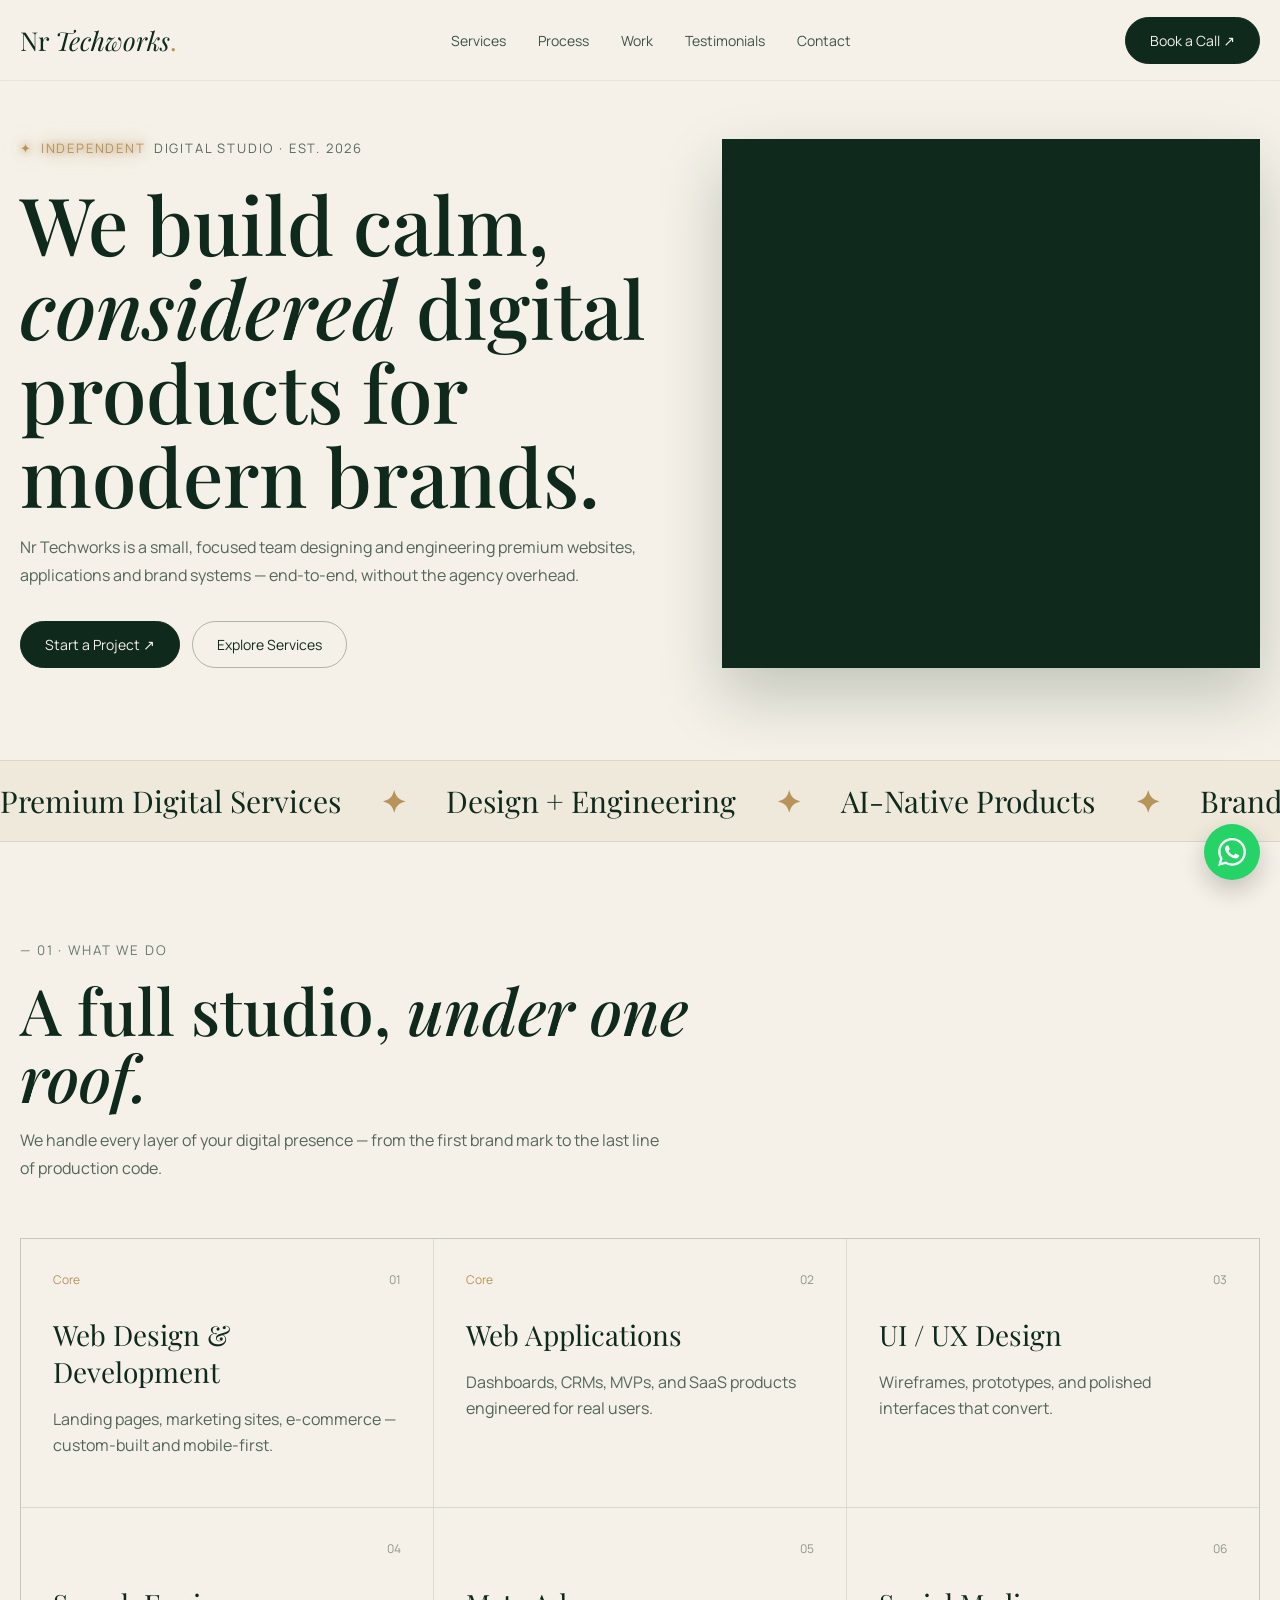
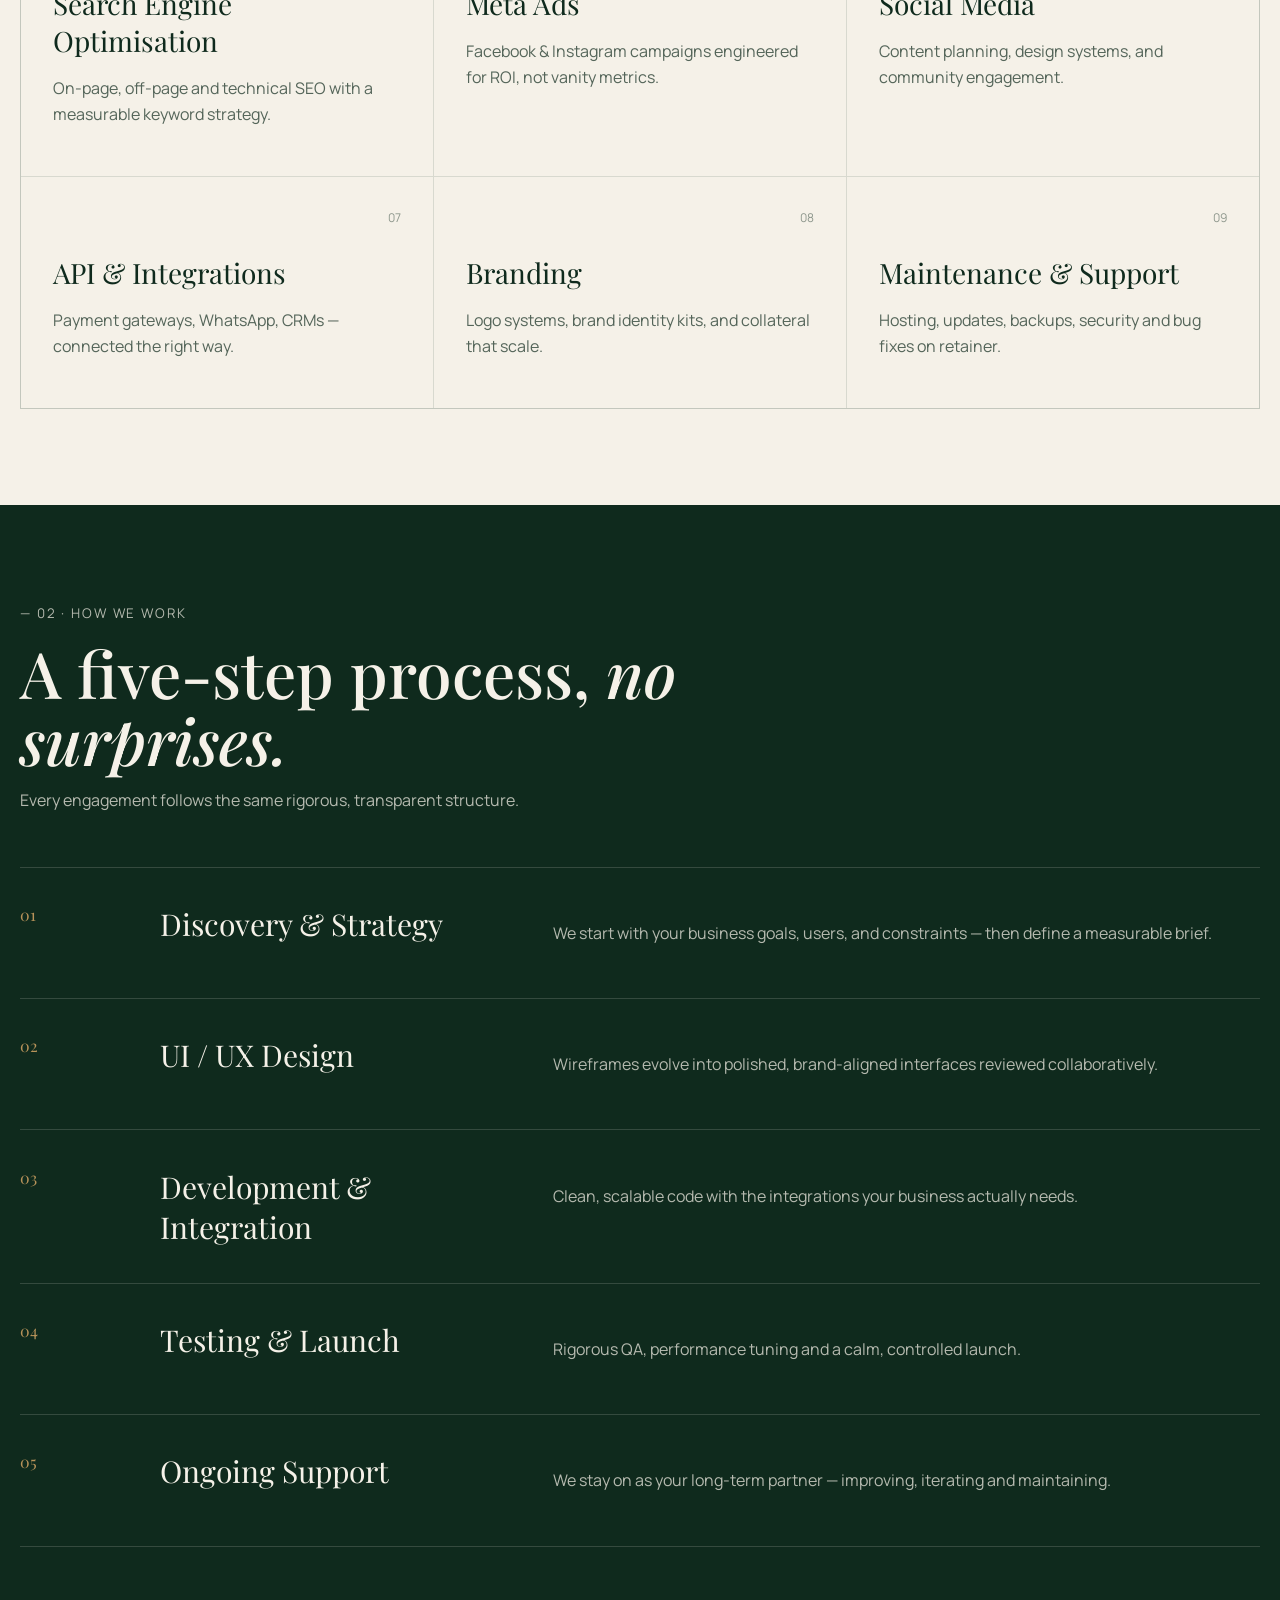
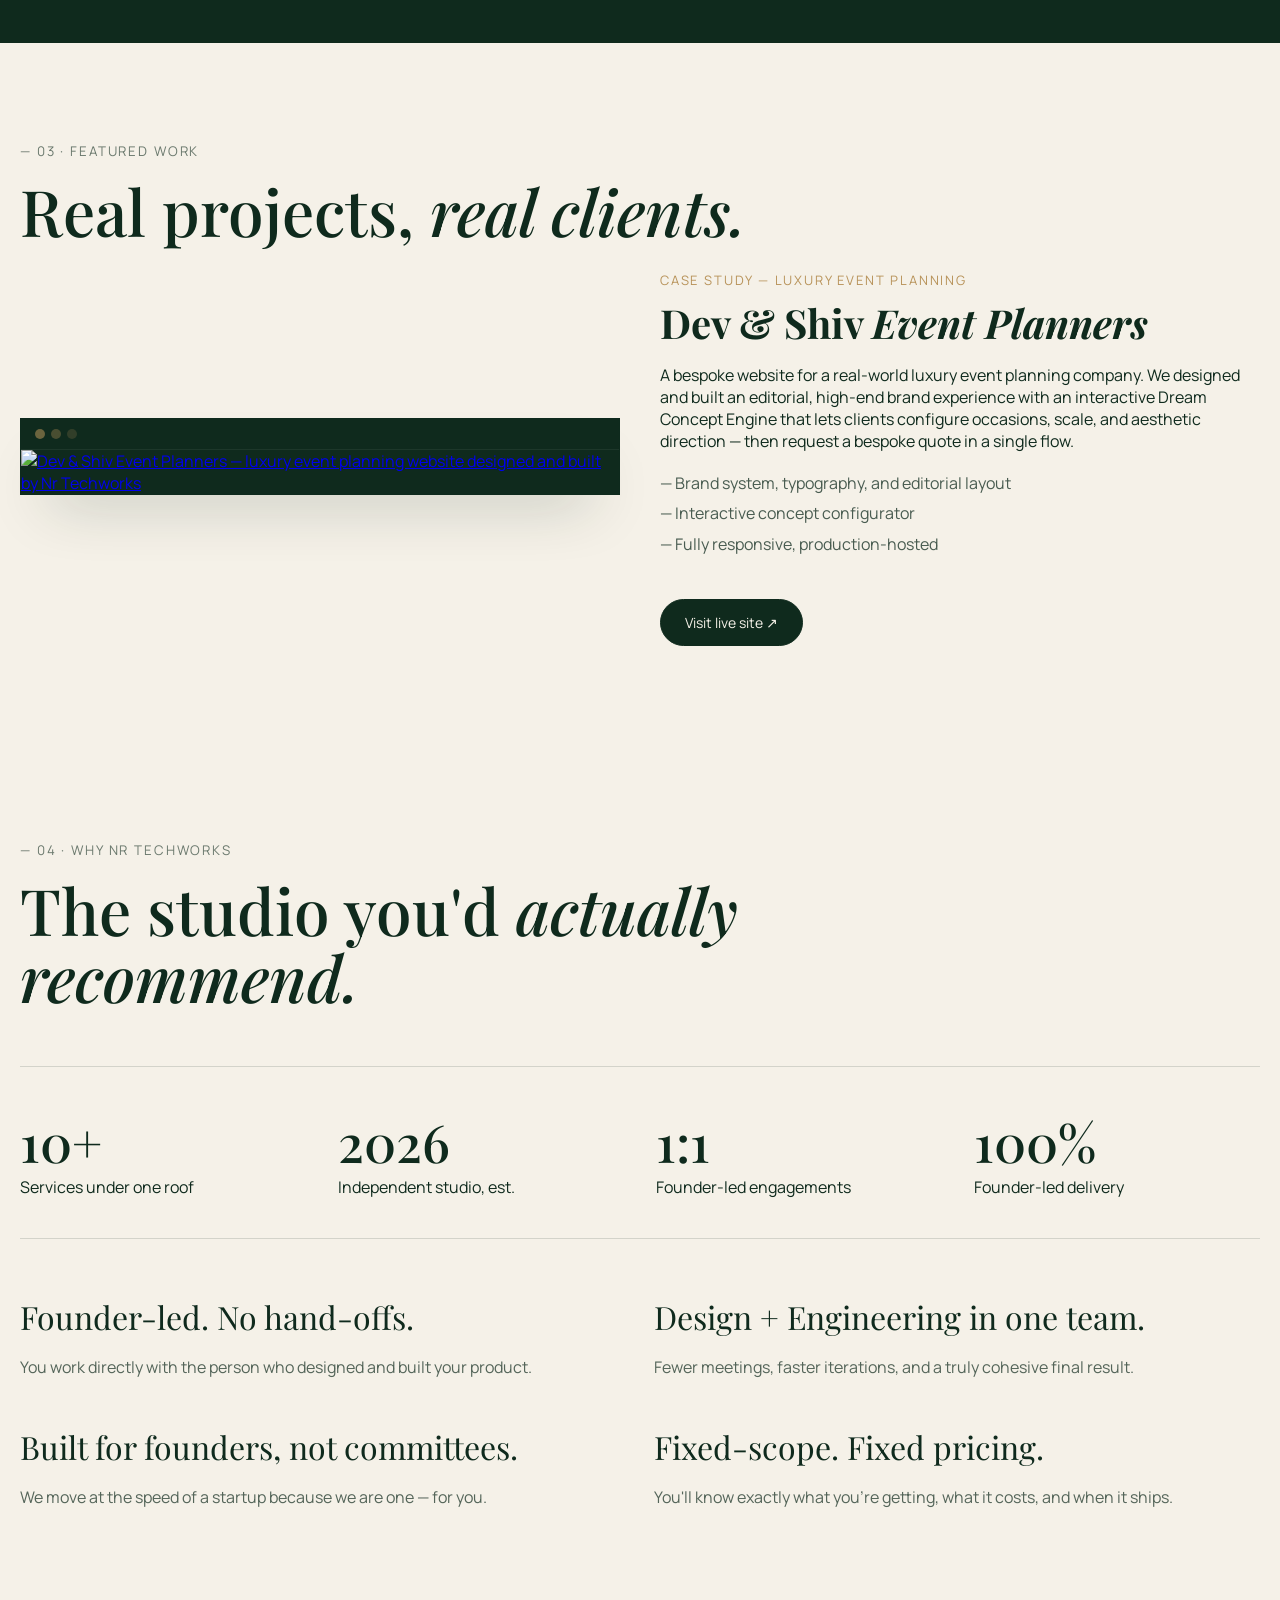
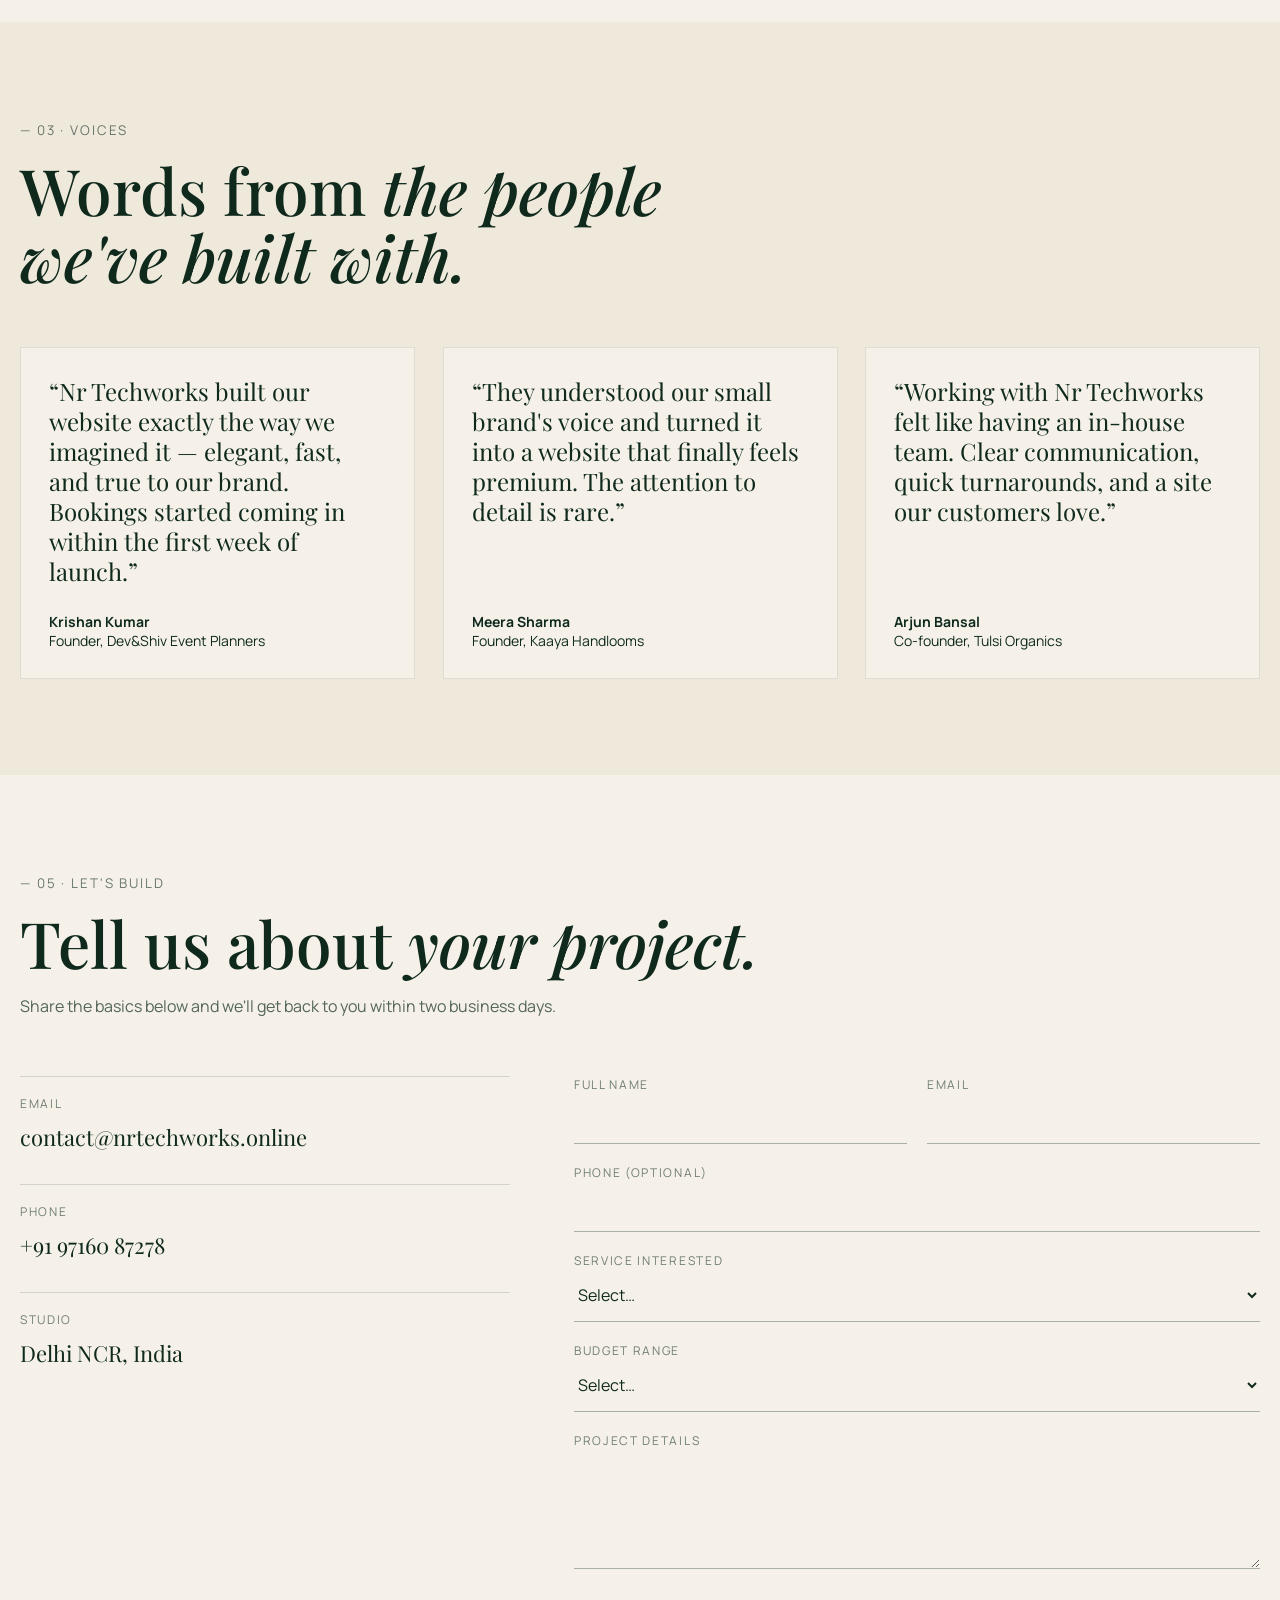
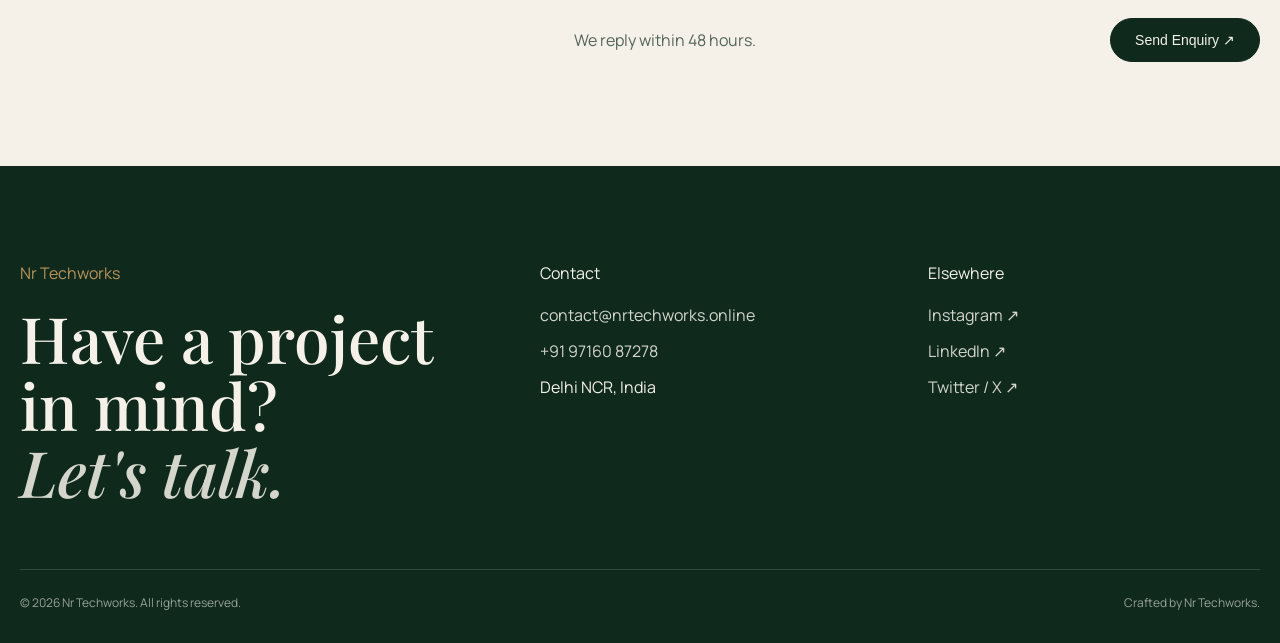
==== cloudflare-dist/index.html @ 03cdb621 "Changes Co-authored-by: Nitinroy-dev <193853187+Nitinroy-dev@users.noreply.github.com>" ====
<!doctype html>
<html lang="en">
  <head>
    <meta charset="utf-8" />
    <meta name="viewport" content="width=device-width, initial-scale=1" />
    <title>Website Design & Development Agency in India | Nr Techworks</title>
    <meta name="description" content="Nr Techworks is an independent website design and development agency in India. We build premium websites, ecommerce stores, web apps and brand systems." />
    <meta name="keywords" content="website design agency, web development agency, website maker, best website design company India, ecommerce website development, small business website, startup website design, Nr Techworks" />
    <meta name="robots" content="index, follow, max-image-preview:large" />
    <meta property="og:title" content="Website Design & Development Agency in India | Nr Techworks" />
    <meta property="og:description" content="Premium websites, ecommerce and web apps built end-to-end by an independent studio in India." />
    <meta property="og:type" content="website" />
    <meta property="og:site_name" content="Nr Techworks" />
    <meta name="twitter:card" content="summary_large_image" />
    <link rel="icon" type="image/png" href="/nr-favicon.png" />
    <link rel="preconnect" href="https://fonts.googleapis.com" />
    <link rel="preconnect" href="https://fonts.gstatic.com" crossorigin />
    <link href="https://fonts.googleapis.com/css2?family=Playfair+Display:ital,wght@0,400..800;1,400..800&family=Manrope:wght@300;400;500;600;700;800&display=swap" rel="stylesheet" />
    <style>
      :root { --cream: #f5f1e8; --cream-2: #efe9dc; --ink: #0f2a1d; --ink-2: #1a3a2a; --gold: #b8935a; }
      * { box-sizing: border-box; }
      html { scroll-behavior: smooth; }
      body { margin: 0; background: var(--cream); color: var(--ink); font-family: Manrope, system-ui, sans-serif; -webkit-font-smoothing: antialiased; }
      .serif { font-family: "Playfair Display", Georgia, serif; }
      .wrap { width: min(100% - 40px, 1280px); margin-inline: auto; }
      header { position: sticky; top: 0; z-index: 10; background: color-mix(in srgb, var(--cream) 86%, transparent); backdrop-filter: blur(14px); border-bottom: 1px solid rgba(15,42,29,.06); }
      .nav { height: 80px; display: flex; align-items: center; justify-content: space-between; gap: 24px; }
      .brand { color: var(--ink); text-decoration: none; font-size: 26px; letter-spacing: 0; }
      nav { display: flex; gap: 32px; }
      nav a, .link { color: rgba(15,42,29,.8); text-decoration: none; font-size: 14px; }
      .button { display: inline-flex; align-items: center; justify-content: center; gap: 8px; border-radius: 999px; background: var(--ink); color: var(--cream); padding: 13px 24px; text-decoration: none; border: 1px solid var(--ink); font-size: 14px; transition: .25s ease; }
      .button:hover { background: var(--ink-2); }
      .button.secondary { background: transparent; color: var(--ink); border-color: rgba(15,42,29,.3); }
      .hero { padding: 58px 0 92px; display: grid; grid-template-columns: 1.2fr 1fr; gap: 56px; align-items: stretch; }
      .eyebrow { display: flex; align-items: center; gap: 8px; text-transform: uppercase; letter-spacing: .14em; color: rgba(15,42,29,.68); font-size: 13px; }
      h1 { font-size: clamp(42px, 7vw, 80px); line-height: 1.05; margin: 24px 0 0; font-weight: 520; letter-spacing: 0; }
      .hero p, .lead { color: rgba(15,42,29,.7); line-height: 1.75; max-width: 650px; }
      .actions { display: flex; flex-wrap: wrap; gap: 12px; margin-top: 32px; }
      .media-shell { overflow: hidden; height: 100%; align-self: stretch; background: var(--ink); box-shadow: 0 28px 60px rgba(15,42,29,.22); }
      .hero video { width: 100%; height: 100%; object-fit: cover; display: block; background: var(--ink); animation: slowZoom 2.4s cubic-bezier(.22,1,.36,1) forwards; }
      .rise { opacity: 0; transform: translateY(28px); animation: rise 1s cubic-bezier(.22,1,.36,1) forwards; animation-delay: var(--d, 0ms); }
      @keyframes rise { to { opacity: 1; transform: translateY(0); } }
      @keyframes slowZoom { from { transform: scale(1.04); } to { transform: scale(1); } }
      .marquee { overflow: hidden; border-block: 1px solid rgba(15,42,29,.1); background: var(--cream-2); padding: 20px 0; }
      .track { display: flex; gap: 40px; width: max-content; animation: marquee 25s linear infinite; font: 30px "Playfair Display", Georgia, serif; white-space: nowrap; }
      .track span { display: inline-flex; align-items: center; gap: 40px; }
      .star, .gold { color: var(--gold); }
      .gold-glow { color: var(--gold); text-shadow: 0 0 6px rgba(184,147,90,.45), 0 0 16px rgba(184,147,90,.25); filter: drop-shadow(0 0 4px rgba(184,147,90,.55)) drop-shadow(0 0 10px rgba(184,147,90,.35)); animation: goldPulse 3s ease-in-out infinite; display: inline-block; }
      @keyframes goldPulse { 0%,100% { text-shadow: 0 0 6px rgba(184,147,90,.45), 0 0 16px rgba(184,147,90,.25); filter: drop-shadow(0 0 4px rgba(184,147,90,.55)) drop-shadow(0 0 10px rgba(184,147,90,.35)); } 50% { text-shadow: 0 0 10px rgba(184,147,90,.6), 0 0 24px rgba(184,147,90,.35); filter: drop-shadow(0 0 7px rgba(184,147,90,.75)) drop-shadow(0 0 16px rgba(184,147,90,.5)); } }
      @keyframes marquee { to { transform: translateX(-50%); } }
      section { padding: 96px 0; }
      .section-title { max-width: 780px; }
      .section-title small { text-transform: uppercase; letter-spacing: .14em; color: rgba(15,42,29,.6); }
      h2 { margin: 16px 0 0; font-size: clamp(40px, 6vw, 64px); line-height: 1.05; font-weight: 520; letter-spacing: 0; }
      .service-grid { margin-top: 56px; display: grid; grid-template-columns: repeat(3, 1fr); gap: 1px; background: rgba(15,42,29,.12); border: 1px solid rgba(15,42,29,.1); }
      .card { background: var(--cream); min-height: 220px; padding: 32px; transition: transform .45s cubic-bezier(.22,1,.36,1), box-shadow .45s ease; }
      .card:hover { transform: translateY(-4px); box-shadow: 0 20px 40px -24px rgba(15,42,29,.25); }
      .card-top { display: flex; justify-content: space-between; font-size: 12px; color: rgba(15,42,29,.45); }
      .card h3 { margin: 28px 0 12px; font: 28px "Playfair Display", Georgia, serif; }
      .card p, .process p, .why p, blockquote + p { color: rgba(15,42,29,.7); line-height: 1.65; }
      .dark { background: var(--ink); color: var(--cream); }
      .dark .section-title small, .dark p { color: rgba(245,241,232,.72); }
      .process { margin-top: 56px; border-block: 1px solid rgba(245,241,232,.16); }
      .process-row { display: grid; grid-template-columns: 100px 1fr 2fr; gap: 40px; padding: 36px 0; border-bottom: 1px solid rgba(245,241,232,.16); }
      .process-row:last-child { border-bottom: 0; }
      .process h3 { margin: 0; font: 30px "Playfair Display", Georgia, serif; }
      .stats { margin-top: 56px; display: grid; grid-template-columns: repeat(4, 1fr); gap: 32px; border-block: 1px solid rgba(15,42,29,.15); padding: 40px 0; }
      .stat strong { display: block; font: 52px "Playfair Display", Georgia, serif; font-weight: 520; }
      .why-grid, .test-grid { margin-top: 56px; display: grid; gap: 28px; }
      .why-grid { grid-template-columns: repeat(2, 1fr); }
      .why h3 { font: 32px "Playfair Display", Georgia, serif; margin: 0 0 12px; }
      .testimonials { background: var(--cream-2); }
      .test-grid { grid-template-columns: repeat(3, 1fr); }
      figure { margin: 0; background: var(--cream); border: 1px solid rgba(15,42,29,.1); padding: 28px; display: flex; flex-direction: column; min-height: 300px; }
      blockquote { margin: 0; font: 24px/1.25 "Playfair Display", Georgia, serif; flex: 1; }
      figcaption { margin-top: 26px; font-size: 14px; }
      .contact-grid { margin-top: 56px; display: grid; grid-template-columns: 1fr 1.4fr; gap: 64px; }
      .contact-item { border-top: 1px solid rgba(15,42,29,.15); padding-top: 18px; margin-bottom: 32px; }
      .contact-item small, label { display: block; text-transform: uppercase; letter-spacing: .14em; color: rgba(15,42,29,.58); font-size: 12px; }
      .contact-item a, .contact-item div { display: block; margin-top: 10px; color: var(--ink); text-decoration: none; font: 22px "Playfair Display", Georgia, serif; }
      form { display: grid; gap: 20px; }
      .two { display: grid; grid-template-columns: 1fr 1fr; gap: 20px; }
      input, select, textarea { width: 100%; border: 0; border-bottom: 1px solid rgba(15,42,29,.32); background: transparent; color: var(--ink); padding: 14px 0; font: 16px Manrope, sans-serif; outline: none; }
      textarea { resize: vertical; min-height: 120px; }
      .form-end { display: flex; align-items: center; justify-content: space-between; gap: 20px; flex-wrap: wrap; padding-top: 16px; }
      footer { background: var(--ink); color: var(--cream); padding: 96px 0 32px; }
      .footer-grid { display: grid; grid-template-columns: 1.4fr 1fr 1fr; gap: 56px; }
      footer h3 { margin: 20px 0 0; font: clamp(40px, 6vw, 64px)/1.05 "Playfair Display", Georgia, serif; font-weight: 520; }
      footer a { color: rgba(245,241,232,.86); text-decoration: none; }
      footer a:hover { color: var(--gold); }
      footer ul { list-style: none; padding: 0; margin: 20px 0 0; display: grid; gap: 14px; }
      .bottom { margin-top: 64px; border-top: 1px solid rgba(245,241,232,.15); padding-top: 24px; display: flex; justify-content: space-between; gap: 24px; flex-wrap: wrap; color: rgba(245,241,232,.6); font-size: 12px; }
      .reveal { opacity: 0; transform: translateY(24px); transition: opacity .9s cubic-bezier(.22,1,.36,1), transform .9s cubic-bezier(.22,1,.36,1); transition-delay: var(--delay, 0ms); will-change: opacity, transform; }
      .reveal.in { opacity: 1; transform: translateY(0); }
      .reveal.in.card:hover { transform: translateY(-4px); }
      .hero .media-shell { min-height: 100%; } @media (max-width: 850px) { .hero video { aspect-ratio: 4 / 5; } .nav { height: 68px; } nav, header .button { display: none; } .hero, .contact-grid, .footer-grid, .process-row { grid-template-columns: 1fr; } .service-grid, .test-grid, .why-grid { grid-template-columns: 1fr; } .stats { grid-template-columns: repeat(2, 1fr); } section { padding: 76px 0; } .two { grid-template-columns: 1fr; } }
      @media (prefers-reduced-motion: reduce) { *, *::before, *::after { animation: none !important; transition: none !important; scroll-behavior: auto !important; } .rise, .reveal { opacity: 1; transform: none; } }
      .modal-overlay { position: fixed; inset: 0; background: rgba(15,42,29,.8); backdrop-filter: blur(6px); display: none; align-items: center; justify-content: center; padding: 16px; z-index: 100; }
      .modal-overlay.open { display: flex; animation: fadeIn .25s ease; }
      .modal-card { position: relative; width: 100%; max-width: 560px; background: var(--cream); border-radius: 18px; overflow: hidden; box-shadow: 0 30px 80px rgba(0,0,0,.4); animation: popIn .3s cubic-bezier(.22,1,.36,1); }
      .modal-card video { width: 100%; aspect-ratio: 1/1; object-fit: cover; background: var(--ink); display: block; }
      .modal-body { padding: 28px 24px; text-align: center; }
      .modal-body h3 { margin: 0; font: 30px "Playfair Display", Georgia, serif; }
      .modal-body p { margin: 10px 0 22px; color: rgba(15,42,29,.7); font-size: 15px; }
      @keyframes fadeIn { from { opacity: 0 } to { opacity: 1 } }
      @keyframes popIn { from { opacity: 0; transform: scale(.94) } to { opacity: 1; transform: scale(1) } }
      .d-120 { --d: 120ms; } .d-220 { --d: 220ms; } .d-320 { --d: 320ms; } .d-460 { --d: 460ms; }
      .hidden-el { display: none; }
      .wa-fab { position: fixed; bottom: 20px; right: 20px; z-index: 9999; width: 56px; height: 56px; border-radius: 9999px; background: #25D366; color: #fff; display: flex; align-items: center; justify-content: center; box-shadow: 0 10px 25px rgba(0,0,0,.2); transition: transform .2s ease; }
      .wa-fab:hover { transform: scale(1.1); }
      .work-grid { display: grid; grid-template-columns: 1fr 1fr; gap: 40px; align-items: center; margin-top: 24px; }
      .work-thumb { display: block; border: 1px solid rgba(15,42,29,.1); background: var(--ink); box-shadow: 0 30px 60px -30px rgba(15,42,29,.45); transition: transform .5s cubic-bezier(.22,1,.36,1), box-shadow .5s ease; }
      .work-thumb:hover { transform: translateY(-4px); box-shadow: 0 40px 80px -30px rgba(15,42,29,.55); }
      .work-chrome { display: flex; gap: 6px; padding: 10px 14px; background: var(--ink); border-bottom: 1px solid rgba(255,255,255,.06); }
      .work-chrome span { width: 10px; height: 10px; border-radius: 999px; background: var(--gold); opacity: .55; }
      .work-chrome span:nth-child(2) { opacity: .35; }
      .work-chrome span:nth-child(3) { opacity: .2; }
      .work-frame { overflow: hidden; }
      .work-frame img { width: 100%; height: auto; display: block; transform: scale(1.08); transition: transform 1.2s cubic-bezier(.22,1,.36,1); will-change: transform; }
      .work-thumb.reveal.in .work-frame img { transform: scale(1); }
      .work-thumb:hover .work-frame img { transform: scale(1.05); }
      .work-eyebrow { letter-spacing: .14em; text-transform: uppercase; font-size: 13px; }
      .work-title { margin: 12px 0 0; font-size: 40px; line-height: 1.05; }
      .work-copy p { margin-top: 20px; }
      .work-list { margin-top: 16px; padding-left: 0; list-style: none; color: rgba(15,42,29,.75); line-height: 1.9; }
      .work-cta { margin-top: 24px; display: inline-block; }
      @media (max-width: 850px) { .work-grid { grid-template-columns: 1fr; } .work-title { font-size: 32px; } }
    </style>
  </head>
  <body>
    <header><div class="wrap nav"><a class="brand serif" href="#">Nr <em>Techworks</em><span class="gold">.</span></a><nav><a href="#services">Services</a><a href="#process">Process</a><a href="#work">Work</a><a href="#testimonials">Testimonials</a><a href="#contact">Contact</a></nav><a class="button" href="#contact">Book a Call ↗</a></div></header>
    <main>
      <div class="wrap hero"><div><div class="eyebrow rise"><span class="gold-glow">✦</span> <span class="gold-glow">Independent</span> Digital Studio · Est. 2026</div><h1 class="serif rise d-120">We build calm, <em>considered</em> digital products for modern brands.</h1><p class="rise d-320">Nr Techworks is a small, focused team designing and engineering premium websites, applications and brand systems — end-to-end, without the agency overhead.</p><div class="actions rise d-460"><a class="button" href="#contact">Start a Project ↗</a><a class="button secondary" href="#services">Explore Services</a></div></div><div class="media-shell rise d-220"><video autoplay muted loop playsinline preload="auto" poster="/assets/hero-poster.jpg" aria-label="Nr Techworks motion preview"><source src="/assets/hero.webm" type="video/webm" /><source src="/assets/hero.mp4" type="video/mp4" /></video></div></div>
      <div class="marquee"><div class="track"><span>Premium Digital Services <b class="star">✦</b></span><span>Design + Engineering <b class="star">✦</b></span><span>AI-Native Products <b class="star">✦</b></span><span>Brand Systems <b class="star">✦</b></span><span>SEO & Growth <b class="star">✦</b></span><span>Bespoke Applications <b class="star">✦</b></span><span>Premium Digital Services <b class="star">✦</b></span><span>Design + Engineering <b class="star">✦</b></span><span>AI-Native Products <b class="star">✦</b></span><span>Brand Systems <b class="star">✦</b></span><span>SEO & Growth <b class="star">✦</b></span><span>Bespoke Applications <b class="star">✦</b></span></div></div>
      <section id="services"><div class="wrap"><div class="section-title"><small>— 01 · What We Do</small><h2 class="serif">A full studio, <em>under one roof.</em></h2></div><p class="lead">We handle every layer of your digital presence — from the first brand mark to the last line of production code.</p><div class="service-grid"><div class="card"><div class="card-top"><span class="gold">Core</span><span>01</span></div><h3>Web Design & Development</h3><p>Landing pages, marketing sites, e-commerce — custom-built and mobile-first.</p></div><div class="card"><div class="card-top"><span class="gold">Core</span><span>02</span></div><h3>Web Applications</h3><p>Dashboards, CRMs, MVPs, and SaaS products engineered for real users.</p></div><div class="card"><div class="card-top"><span></span><span>03</span></div><h3>UI / UX Design</h3><p>Wireframes, prototypes, and polished interfaces that convert.</p></div><div class="card"><div class="card-top"><span></span><span>04</span></div><h3>Search Engine Optimisation</h3><p>On-page, off-page and technical SEO with a measurable keyword strategy.</p></div><div class="card"><div class="card-top"><span></span><span>05</span></div><h3>Meta Ads</h3><p>Facebook & Instagram campaigns engineered for ROI, not vanity metrics.</p></div><div class="card"><div class="card-top"><span></span><span>06</span></div><h3>Social Media</h3><p>Content planning, design systems, and community engagement.</p></div><div class="card"><div class="card-top"><span></span><span>07</span></div><h3>API & Integrations</h3><p>Payment gateways, WhatsApp, CRMs — connected the right way.</p></div><div class="card"><div class="card-top"><span></span><span>08</span></div><h3>Branding</h3><p>Logo systems, brand identity kits, and collateral that scale.</p></div><div class="card"><div class="card-top"><span></span><span>09</span></div><h3>Maintenance & Support</h3><p>Hosting, updates, backups, security and bug fixes on retainer.</p></div></div></div></section>
      <section id="process" class="dark"><div class="wrap"><div class="section-title"><small>— 02 · How We Work</small><h2 class="serif">A five-step process, <em>no surprises.</em></h2><p>Every engagement follows the same rigorous, transparent structure.</p></div><div class="process"><div class="process-row"><div class="gold serif">01</div><h3>Discovery & Strategy</h3><p>We start with your business goals, users, and constraints — then define a measurable brief.</p></div><div class="process-row"><div class="gold serif">02</div><h3>UI / UX Design</h3><p>Wireframes evolve into polished, brand-aligned interfaces reviewed collaboratively.</p></div><div class="process-row"><div class="gold serif">03</div><h3>Development & Integration</h3><p>Clean, scalable code with the integrations your business actually needs.</p></div><div class="process-row"><div class="gold serif">04</div><h3>Testing & Launch</h3><p>Rigorous QA, performance tuning and a calm, controlled launch.</p></div><div class="process-row"><div class="gold serif">05</div><h3>Ongoing Support</h3><p>We stay on as your long-term partner — improving, iterating and maintaining.</p></div></div></div></section>
      <section id="work"><div class="wrap"><div class="section-title"><small>— 03 · Featured Work</small><h2 class="serif">Real projects, <em>real clients.</em></h2></div><div class="work-grid"><a class="work-thumb" href="https://devandshiveventplanners.online/" target="_blank" rel="noopener noreferrer"><div class="work-chrome"><span></span><span></span><span></span></div><div class="work-frame"><img src="/dev-and-shiv.jpg" alt="Dev &amp; Shiv Event Planners — luxury event planning website designed and built by Nr Techworks" loading="lazy" /></div></a><div class="work-copy"><small class="work-eyebrow gold">Case Study — Luxury Event Planning</small><h3 class="serif work-title">Dev &amp; Shiv <em>Event Planners</em></h3><p>A bespoke website for a real-world luxury event planning company. We designed and built an editorial, high-end brand experience with an interactive Dream Concept Engine that lets clients configure occasions, scale, and aesthetic direction — then request a bespoke quote in a single flow.</p><ul class="work-list"><li>— Brand system, typography, and editorial layout</li><li>— Interactive concept configurator</li><li>— Fully responsive, production-hosted</li></ul><a class="button work-cta" href="https://devandshiveventplanners.online/" target="_blank" rel="noopener noreferrer">Visit live site ↗</a></div></div></div></section>
      <section><div class="wrap"><div class="section-title"><small>— 04 · Why Nr Techworks</small><h2 class="serif">The studio you'd <em>actually recommend.</em></h2></div><div class="stats"><div class="stat"><strong>10+</strong><span>Services under one roof</span></div><div class="stat"><strong>2026</strong><span>Independent studio, est.</span></div><div class="stat"><strong>1:1</strong><span>Founder-led engagements</span></div><div class="stat"><strong>100%</strong><span>Founder-led delivery</span></div></div><div class="why-grid"><div class="why"><h3>Founder-led. No hand-offs.</h3><p>You work directly with the person who designed and built your product.</p></div><div class="why"><h3>Design + Engineering in one team.</h3><p>Fewer meetings, faster iterations, and a truly cohesive final result.</p></div><div class="why"><h3>Built for founders, not committees.</h3><p>We move at the speed of a startup because we are one — for you.</p></div><div class="why"><h3>Fixed-scope. Fixed pricing.</h3><p>You'll know exactly what you're getting, what it costs, and when it ships.</p></div></div></div></section>
      <section id="testimonials" class="testimonials"><div class="wrap"><div class="section-title"><small>— 03 · Voices</small><h2 class="serif">Words from <em>the people we've built with.</em></h2></div><div class="test-grid"><figure><blockquote>“Nr Techworks built our website exactly the way we imagined it — elegant, fast, and true to our brand. Bookings started coming in within the first week of launch.”</blockquote><figcaption><strong>Krishan Kumar</strong><br />Founder, Dev&Shiv Event Planners</figcaption></figure><figure><blockquote>“They understood our small brand's voice and turned it into a website that finally feels premium. The attention to detail is rare.”</blockquote><figcaption><strong>Meera Sharma</strong><br />Founder, Kaaya Handlooms</figcaption></figure><figure><blockquote>“Working with Nr Techworks felt like having an in-house team. Clear communication, quick turnarounds, and a site our customers love.”</blockquote><figcaption><strong>Arjun Bansal</strong><br />Co-founder, Tulsi Organics</figcaption></figure></div></div></section>
      <section id="contact"><div class="wrap"><div class="section-title"><small>— 05 · Let's Build</small><h2 class="serif">Tell us about <em>your project.</em></h2></div><p class="lead">Share the basics below and we'll get back to you within two business days.</p><div class="contact-grid"><div><div class="contact-item"><small>Email</small><a href="mailto:contact@nrtechworks.online">contact@nrtechworks.online</a></div><div class="contact-item"><small>Phone</small><a href="tel:+919716087278">+91 97160 87278</a></div><div class="contact-item"><small>Studio</small><div>Delhi NCR, India</div></div></div><form id="enquiry-form" action="https://formsubmit.co/contact@nrtechworks.online" method="POST" target="formsubmit-iframe"><input type="hidden" name="_subject" value="New enquiry from nrtechworks.online" /><input type="hidden" name="_captcha" value="false" /><input type="hidden" name="_next" value="https://formsubmit.co/thanks" /><input type="text" name="_honey" class="hidden-el" tabindex="-1" autocomplete="off" /><div class="two"><div><label for="name">Full Name</label><input id="name" name="name" required /></div><div><label for="email">Email</label><input id="email" name="email" type="email" required /></div></div><div><label for="phone">Phone (optional)</label><input id="phone" name="phone" /></div><div><label for="service">Service Interested</label><select id="service" name="service" required><option value="">Select…</option><option>Web Design & Development</option><option>Web Applications</option><option>UI / UX Design</option><option>Search Engine Optimisation</option><option>Meta Ads</option><option>Social Media</option><option>Branding</option><option>Maintenance & Support</option></select></div><div><label for="budget">Budget Range</label><select id="budget" name="budget"><option value="">Select…</option><option>Under ₹50,000</option><option>₹50,000 – ₹1,50,000</option><option>₹1,50,000 – ₹5,00,000</option><option>₹5,00,000 – ₹15,00,000</option><option>₹15,00,000+</option></select></div><div><label for="message">Project Details</label><textarea id="message" name="message"></textarea></div><div class="form-end"><p class="lead">We reply within 48 hours.</p><button class="button" type="submit">Send Enquiry ↗</button></div></form></div></div><iframe name="formsubmit-iframe" title="formsubmit" class="hidden-el"></iframe></section>
    </main>
    <div id="thankyou-modal" class="modal-overlay" role="dialog" aria-modal="true"><div class="modal-card"><video id="thankyou-video" autoplay muted loop playsinline poster="/assets/thankyou-poster.jpg"><source src="/assets/thankyou.webm" type="video/webm" /><source src="/assets/thankyou.mp4" type="video/mp4" /></video><div class="modal-body"><h3>Thank you!</h3><p>Your enquiry just landed in our inbox. We'll get back to you within 48 hours.</p><button class="button" type="button">Back to Homepage ↗</button></div></div></div>
    <footer><div class="wrap"><div class="footer-grid"><div><div class="gold">Nr Techworks</div><h3>Have a project in mind?<br /><a href="#contact"><em>Let's talk.</em></a></h3></div><div><div>Contact</div><ul><li><a href="mailto:contact@nrtechworks.online">contact@nrtechworks.online</a></li><li><a href="tel:+919716087278">+91 97160 87278</a></li><li>Delhi NCR, India</li></ul></div><div><div>Elsewhere</div><ul><li><a href="https://instagram.com/nrtechworks">Instagram ↗</a></li><li><a href="#">LinkedIn ↗</a></li><li><a href="#">Twitter / X ↗</a></li></ul></div></div><div class="bottom"><div>© 2026 Nr Techworks. All rights reserved.</div><div>Crafted by Nr Techworks.</div></div></div></footer>
    <script>
function initMotion(){var targets=document.querySelectorAll('.section-title,.lead,.card,.process-row,.stat,.why,figure,.contact-item,form,.footer-grid>div,.work-thumb,.work-copy');targets.forEach(function(el,i){el.classList.add('reveal');el.style.setProperty('--delay',Math.min((i%6)*80,400)+'ms')});if(!('IntersectionObserver'in window)){targets.forEach(function(el){el.classList.add('in')});return}var io=new IntersectionObserver(function(entries){entries.forEach(function(entry){if(entry.isIntersecting){entry.target.classList.add('in');io.unobserve(entry.target)}})},{threshold:.12,rootMargin:'0px 0px -70px 0px'});targets.forEach(function(el){io.observe(el)})}
function initVideos(){document.querySelectorAll('video').forEach(function(video){video.muted=true;video.defaultMuted=true;video.playsInline=true;video.setAttribute('muted','');video.setAttribute('playsinline','');video.load();var play=function(){video.play().catch(function(){})};if(video.readyState>=2){play()}else{video.addEventListener('canplay',play,{once:true})}document.addEventListener('click',play,{once:true});document.addEventListener('touchstart',play,{once:true})})}
function openThankYou(){var m=document.getElementById('thankyou-modal');if(!m)return;m.classList.add('open');var v=document.getElementById('thankyou-video');if(v){try{v.currentTime=0;v.play()}catch(e){}}}
function closeThankYou(e){if(e&&e.target&&e.target.id&&e.target.id!=='thankyou-modal')return;var m=document.getElementById('thankyou-modal');if(m)m.classList.remove('open');var v=document.getElementById('thankyou-video');if(v)try{v.pause()}catch(e){}}
function sendEnquiry(e){var f=e.target;var d=new FormData(f);if((d.get('_honey')||'')!==''){e.preventDefault();return false;}window.__submitting=true;var btn=f.querySelector('button[type=submit]');if(btn){btn.disabled=true;btn.textContent='Sending…';}return true;}
function onFormsubmitLoad(){if(!window.__submitting)return;window.__submitting=false;var f=document.getElementById('enquiry-form');if(f){f.reset();}var btn=f&&f.querySelector('button[type=submit]');if(btn){btn.disabled=false;btn.innerHTML='Send Enquiry ↗';}openThankYou();}
function bindEnquiry(){var f=document.getElementById('enquiry-form');if(f){f.addEventListener('submit',sendEnquiry);}var frames=document.getElementsByName('formsubmit-iframe');if(frames&&frames[0]){frames[0].addEventListener('load',onFormsubmitLoad);}var modal=document.getElementById('thankyou-modal');if(modal){modal.addEventListener('click',closeThankYou);var btns=modal.querySelectorAll('button[type=button], .modal-card');btns.forEach(function(el){if(el.classList.contains('modal-card')){el.addEventListener('click',function(ev){ev.stopPropagation();});}else{el.addEventListener('click',function(){closeThankYou();});}});}}
document.addEventListener('DOMContentLoaded',function(){initMotion();initVideos();bindEnquiry();});
</script><a href="https://wa.me/919716087278?text=Hi%2C%20I%20visited%20your%20website%20and%20would%20like%20to%20discuss%20a%20project." target="_blank" rel="noopener noreferrer" aria-label="Chat on WhatsApp" class="wa-fab"><svg xmlns="http://www.w3.org/2000/svg" viewBox="0 0 24 24" fill="currentColor" width="28" height="28"><path d="M17.472 14.382c-.297-.149-1.758-.867-2.03-.967-.273-.099-.471-.148-.67.15-.197.297-.767.966-.94 1.164-.173.199-.347.223-.644.075-.297-.15-1.255-.463-2.39-1.475-.883-.788-1.48-1.761-1.653-2.059-.173-.297-.018-.458.13-.606.134-.133.298-.347.446-.521.149-.174.198-.298.298-.497.099-.198.05-.371-.025-.521-.075-.149-.669-1.612-.916-2.207-.242-.579-.487-.5-.669-.51-.173-.008-.371-.01-.57-.01-.198 0-.521.074-.794.372-.272.297-1.04 1.016-1.04 2.479 0 1.462 1.065 2.875 1.213 3.074.149.198 2.096 3.2 5.077 4.487.709.306 1.262.489 1.694.625.712.227 1.36.195 1.871.118.571-.085 1.758-.719 2.006-1.413.248-.694.248-1.289.173-1.413-.074-.124-.272-.198-.57-.347m-5.421 7.403h-.004a9.87 9.87 0 01-5.031-1.378l-.361-.214-3.741.982.998-3.648-.235-.374a9.86 9.86 0 01-1.51-5.26c.001-5.45 4.436-9.884 9.888-9.884 2.64 0 5.122 1.03 6.988 2.898a9.825 9.825 0 012.893 6.994c-.003 5.45-4.437 9.884-9.885 9.884m8.413-18.297A11.815 11.815 0 0012.05 0C5.495 0 .16 5.335.157 11.892c0 2.096.547 4.142 1.588 5.945L.057 24l6.305-1.654a11.882 11.882 0 005.683 1.448h.005c6.554 0 11.89-5.335 11.893-11.893a11.821 11.821 0 00-3.48-8.413z"/></svg></a></body>
</html>
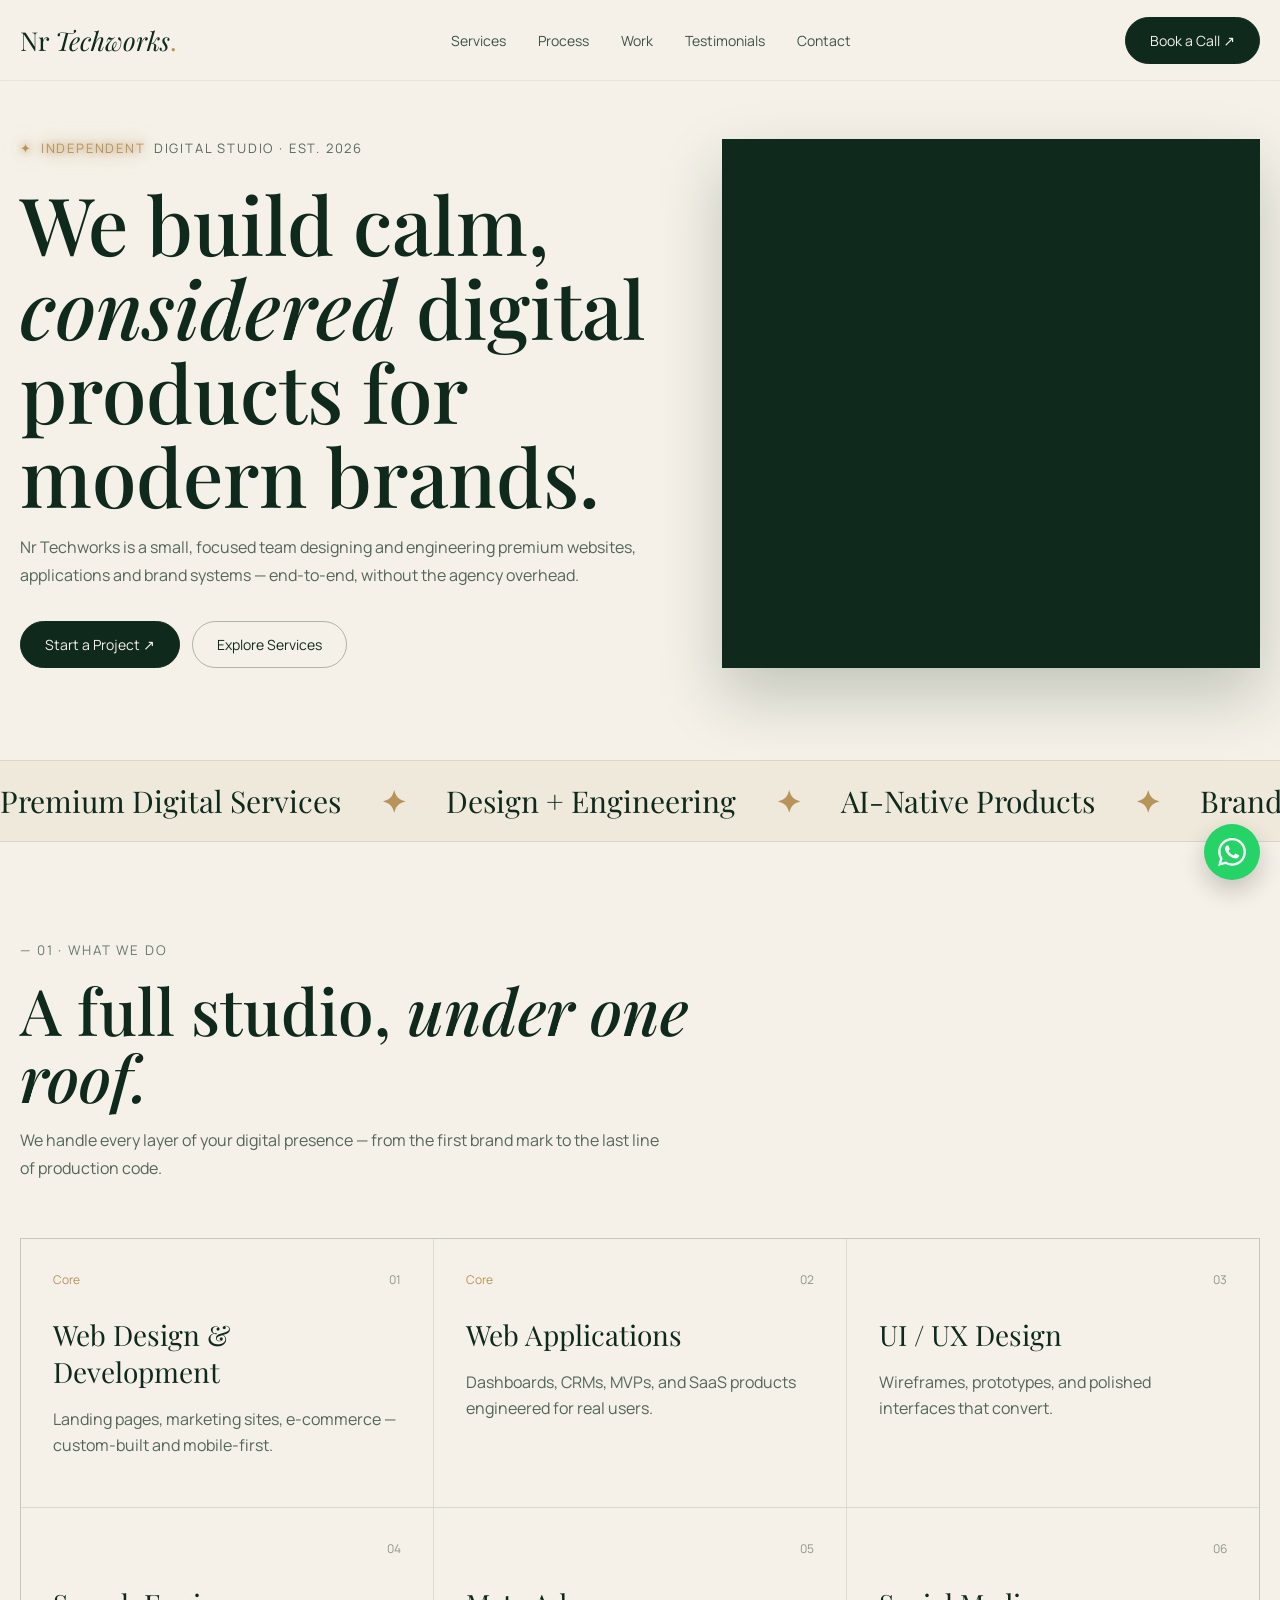
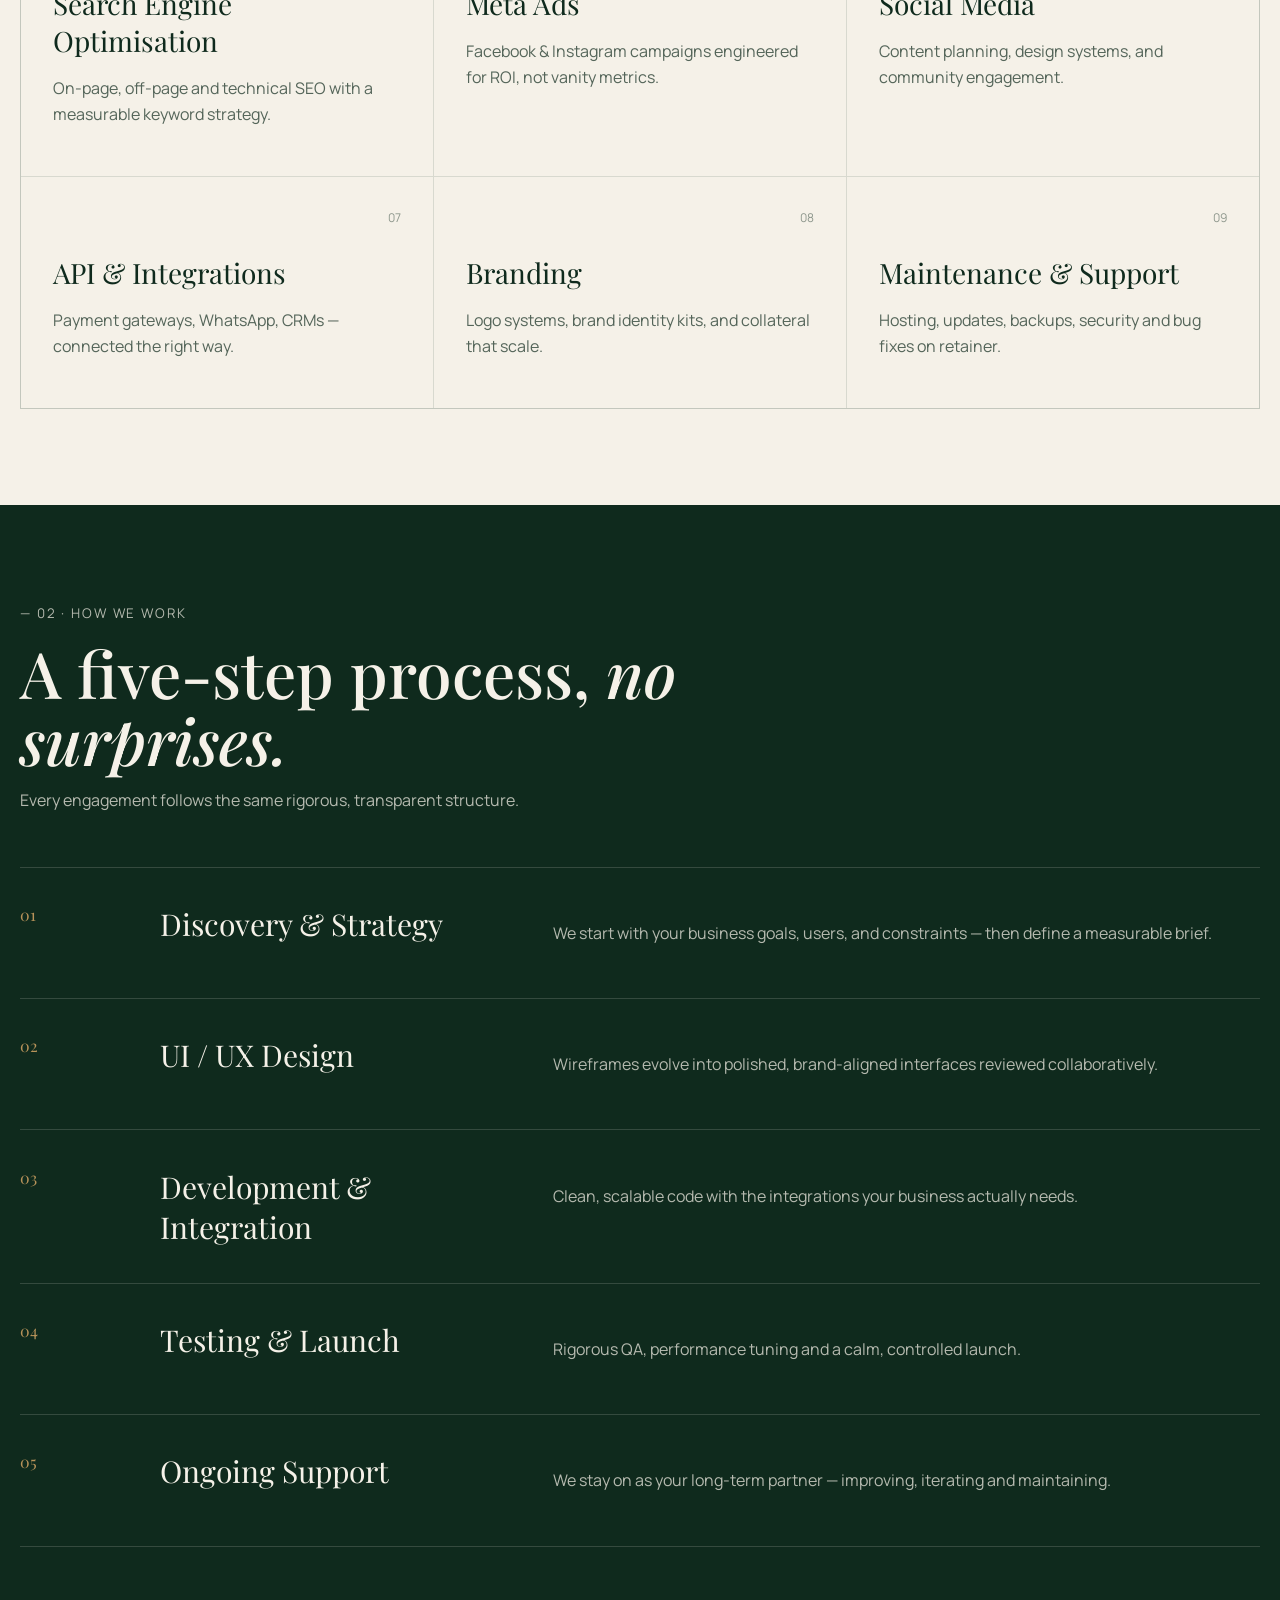
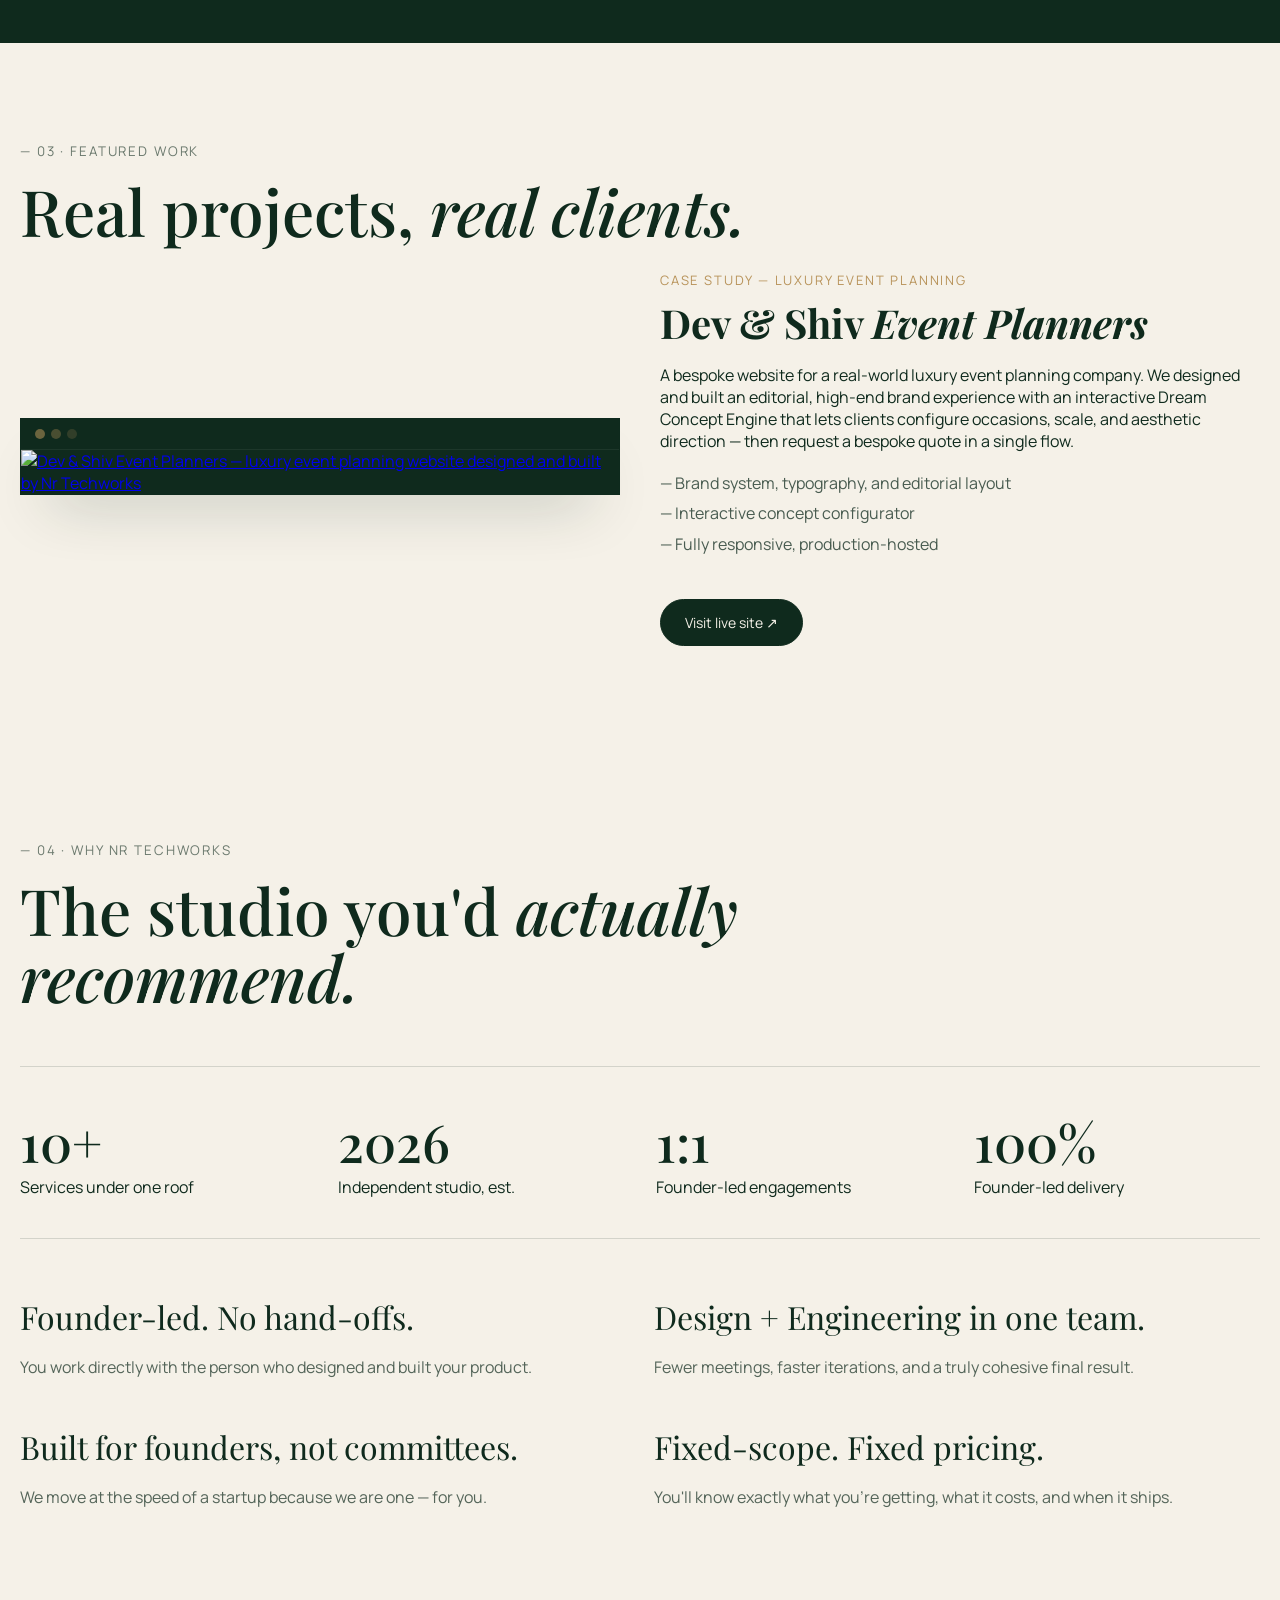
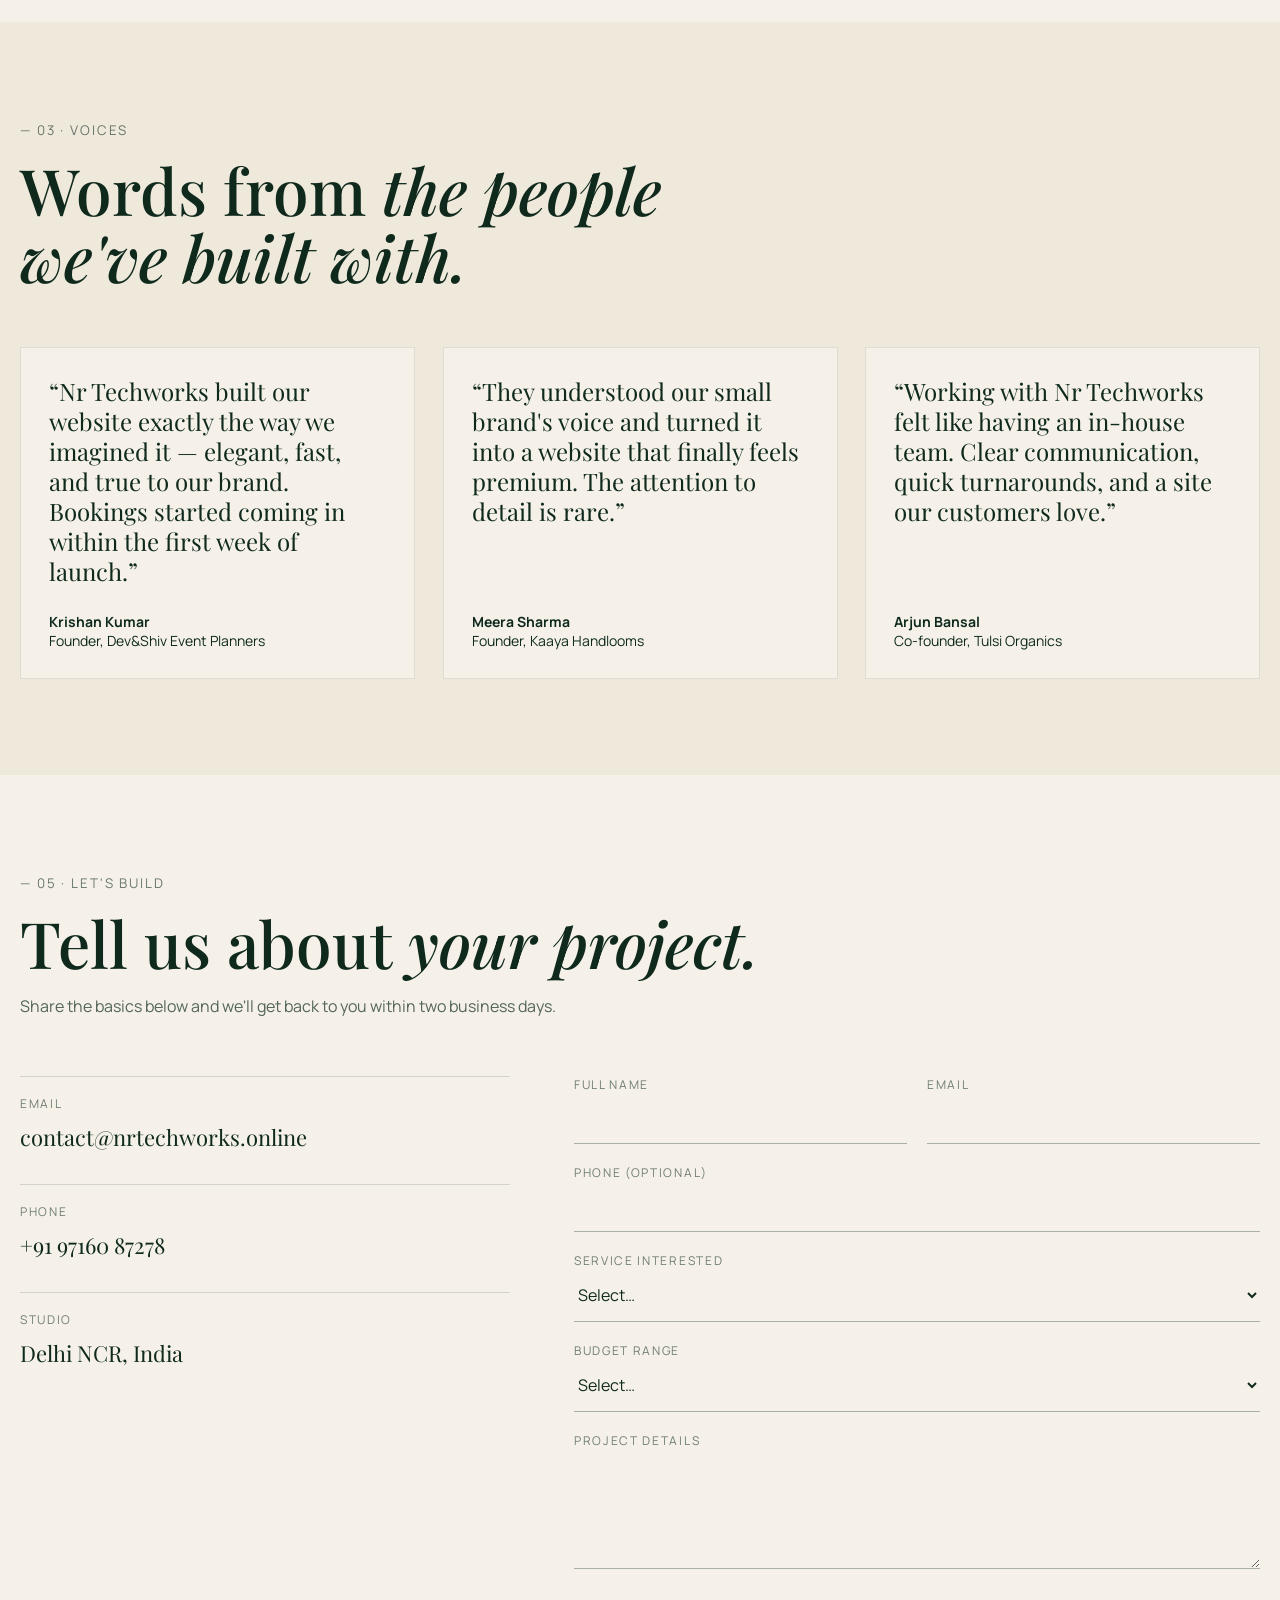
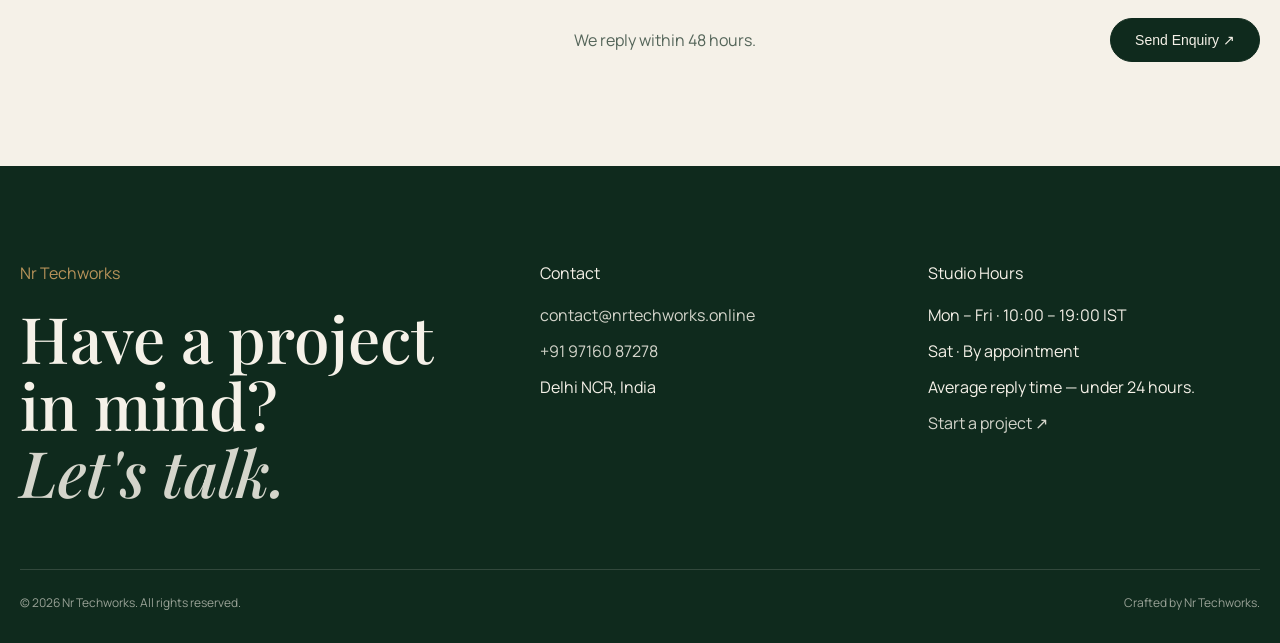
==== commit 389f3c8d: "Changes Co-authored-by: Nitinroy-dev <193853187+Nitinroy-dev@users.noreply.github.com>" ====
--- a/cloudflare-dist/index.html
+++ b/cloudflare-dist/index.html
@@ -140,7 +140,7 @@
       <section id="contact"><div class="wrap"><div class="section-title"><small>— 05 · Let's Build</small><h2 class="serif">Tell us about <em>your project.</em></h2></div><p class="lead">Share the basics below and we'll get back to you within two business days.</p><div class="contact-grid"><div><div class="contact-item"><small>Email</small><a href="mailto:contact@nrtechworks.online">contact@nrtechworks.online</a></div><div class="contact-item"><small>Phone</small><a href="tel:+919716087278">+91 97160 87278</a></div><div class="contact-item"><small>Studio</small><div>Delhi NCR, India</div></div></div><form id="enquiry-form" action="https://formsubmit.co/contact@nrtechworks.online" method="POST" target="formsubmit-iframe"><input type="hidden" name="_subject" value="New enquiry from nrtechworks.online" /><input type="hidden" name="_captcha" value="false" /><input type="hidden" name="_next" value="https://formsubmit.co/thanks" /><input type="text" name="_honey" class="hidden-el" tabindex="-1" autocomplete="off" /><div class="two"><div><label for="name">Full Name</label><input id="name" name="name" required /></div><div><label for="email">Email</label><input id="email" name="email" type="email" required /></div></div><div><label for="phone">Phone (optional)</label><input id="phone" name="phone" /></div><div><label for="service">Service Interested</label><select id="service" name="service" required><option value="">Select…</option><option>Web Design & Development</option><option>Web Applications</option><option>UI / UX Design</option><option>Search Engine Optimisation</option><option>Meta Ads</option><option>Social Media</option><option>Branding</option><option>Maintenance & Support</option></select></div><div><label for="budget">Budget Range</label><select id="budget" name="budget"><option value="">Select…</option><option>Under ₹50,000</option><option>₹50,000 – ₹1,50,000</option><option>₹1,50,000 – ₹5,00,000</option><option>₹5,00,000 – ₹15,00,000</option><option>₹15,00,000+</option></select></div><div><label for="message">Project Details</label><textarea id="message" name="message"></textarea></div><div class="form-end"><p class="lead">We reply within 48 hours.</p><button class="button" type="submit">Send Enquiry ↗</button></div></form></div></div><iframe name="formsubmit-iframe" title="formsubmit" class="hidden-el"></iframe></section>
     </main>
     <div id="thankyou-modal" class="modal-overlay" role="dialog" aria-modal="true"><div class="modal-card"><video id="thankyou-video" autoplay muted loop playsinline poster="/assets/thankyou-poster.jpg"><source src="/assets/thankyou.webm" type="video/webm" /><source src="/assets/thankyou.mp4" type="video/mp4" /></video><div class="modal-body"><h3>Thank you!</h3><p>Your enquiry just landed in our inbox. We'll get back to you within 48 hours.</p><button class="button" type="button">Back to Homepage ↗</button></div></div></div>
-    <footer><div class="wrap"><div class="footer-grid"><div><div class="gold">Nr Techworks</div><h3>Have a project in mind?<br /><a href="#contact"><em>Let's talk.</em></a></h3></div><div><div>Contact</div><ul><li><a href="mailto:contact@nrtechworks.online">contact@nrtechworks.online</a></li><li><a href="tel:+919716087278">+91 97160 87278</a></li><li>Delhi NCR, India</li></ul></div><div><div>Elsewhere</div><ul><li><a href="https://instagram.com/nrtechworks">Instagram ↗</a></li><li><a href="#">LinkedIn ↗</a></li><li><a href="#">Twitter / X ↗</a></li></ul></div></div><div class="bottom"><div>© 2026 Nr Techworks. All rights reserved.</div><div>Crafted by Nr Techworks.</div></div></div></footer>
+    <footer><div class="wrap"><div class="footer-grid"><div><div class="gold">Nr Techworks</div><h3>Have a project in mind?<br /><a href="#contact"><em>Let's talk.</em></a></h3></div><div><div>Contact</div><ul><li><a href="mailto:contact@nrtechworks.online">contact@nrtechworks.online</a></li><li><a href="tel:+919716087278">+91 97160 87278</a></li><li>Delhi NCR, India</li></ul></div><div><div>Studio Hours</div><ul><li>Mon – Fri · 10:00 – 19:00 IST</li><li>Sat · By appointment</li><li>Average reply time — under 24 hours.</li><li><a href="#contact">Start a project ↗</a></li></ul></div></div><div class="bottom"><div>© 2026 Nr Techworks. All rights reserved.</div><div>Crafted by Nr Techworks.</div></div></div></footer>
     <script>
 function initMotion(){var targets=document.querySelectorAll('.section-title,.lead,.card,.process-row,.stat,.why,figure,.contact-item,form,.footer-grid>div,.work-thumb,.work-copy');targets.forEach(function(el,i){el.classList.add('reveal');el.style.setProperty('--delay',Math.min((i%6)*80,400)+'ms')});if(!('IntersectionObserver'in window)){targets.forEach(function(el){el.classList.add('in')});return}var io=new IntersectionObserver(function(entries){entries.forEach(function(entry){if(entry.isIntersecting){entry.target.classList.add('in');io.unobserve(entry.target)}})},{threshold:.12,rootMargin:'0px 0px -70px 0px'});targets.forEach(function(el){io.observe(el)})}
 function initVideos(){document.querySelectorAll('video').forEach(function(video){video.muted=true;video.defaultMuted=true;video.playsInline=true;video.setAttribute('muted','');video.setAttribute('playsinline','');video.load();var play=function(){video.play().catch(function(){})};if(video.readyState>=2){play()}else{video.addEventListener('canplay',play,{once:true})}document.addEventListener('click',play,{once:true});document.addEventListener('touchstart',play,{once:true})})}
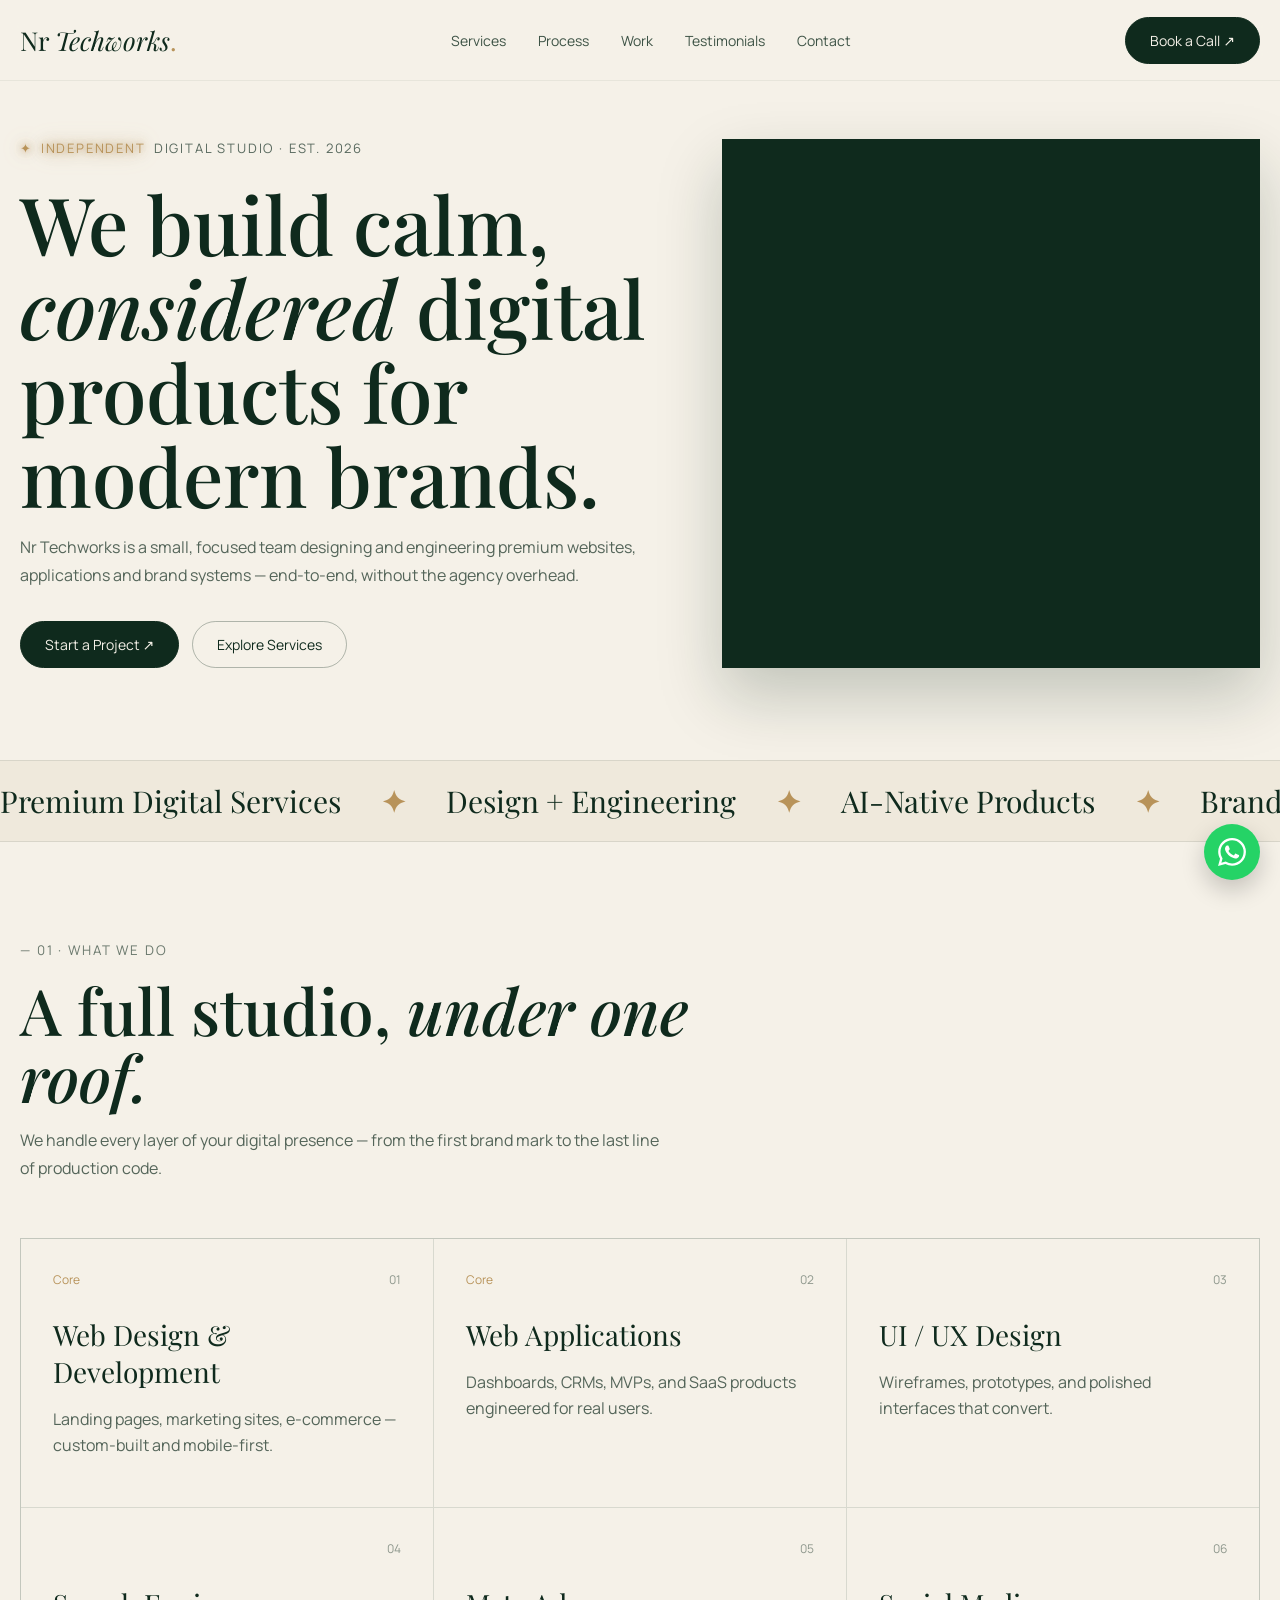
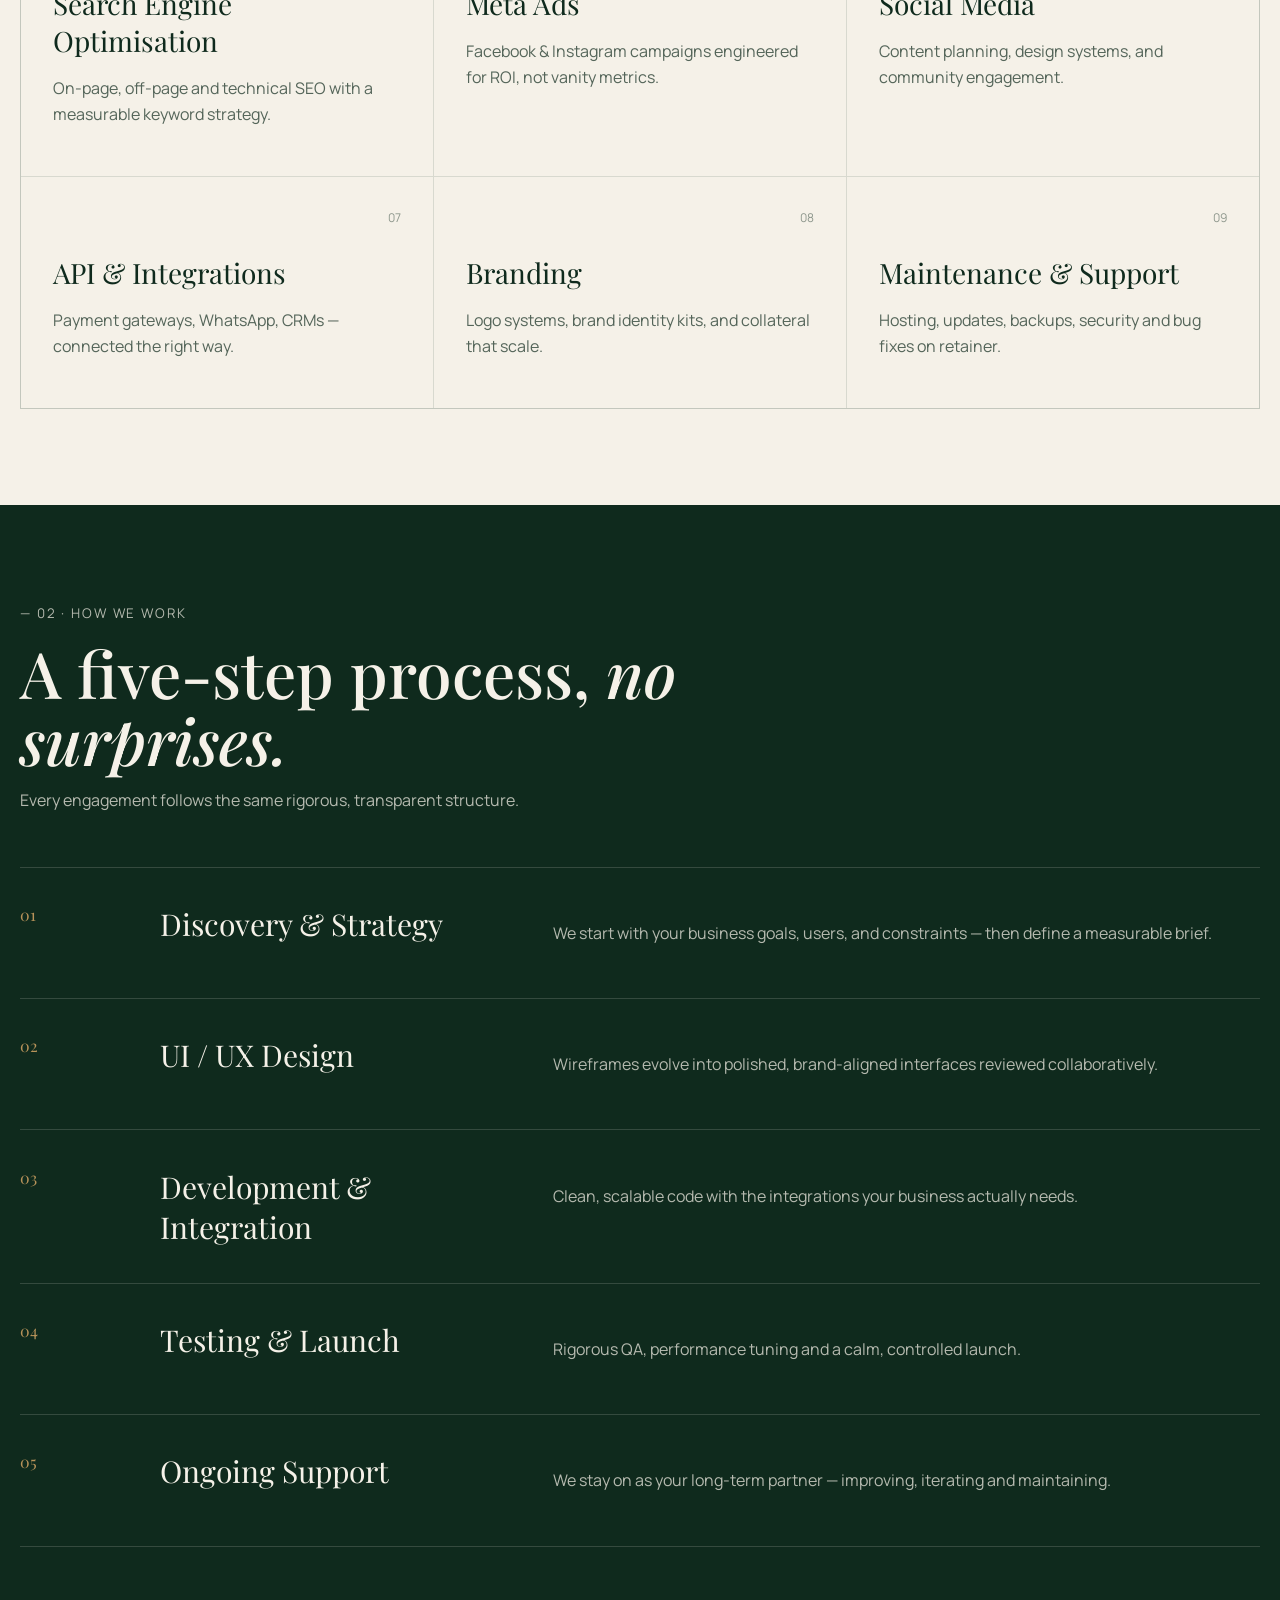
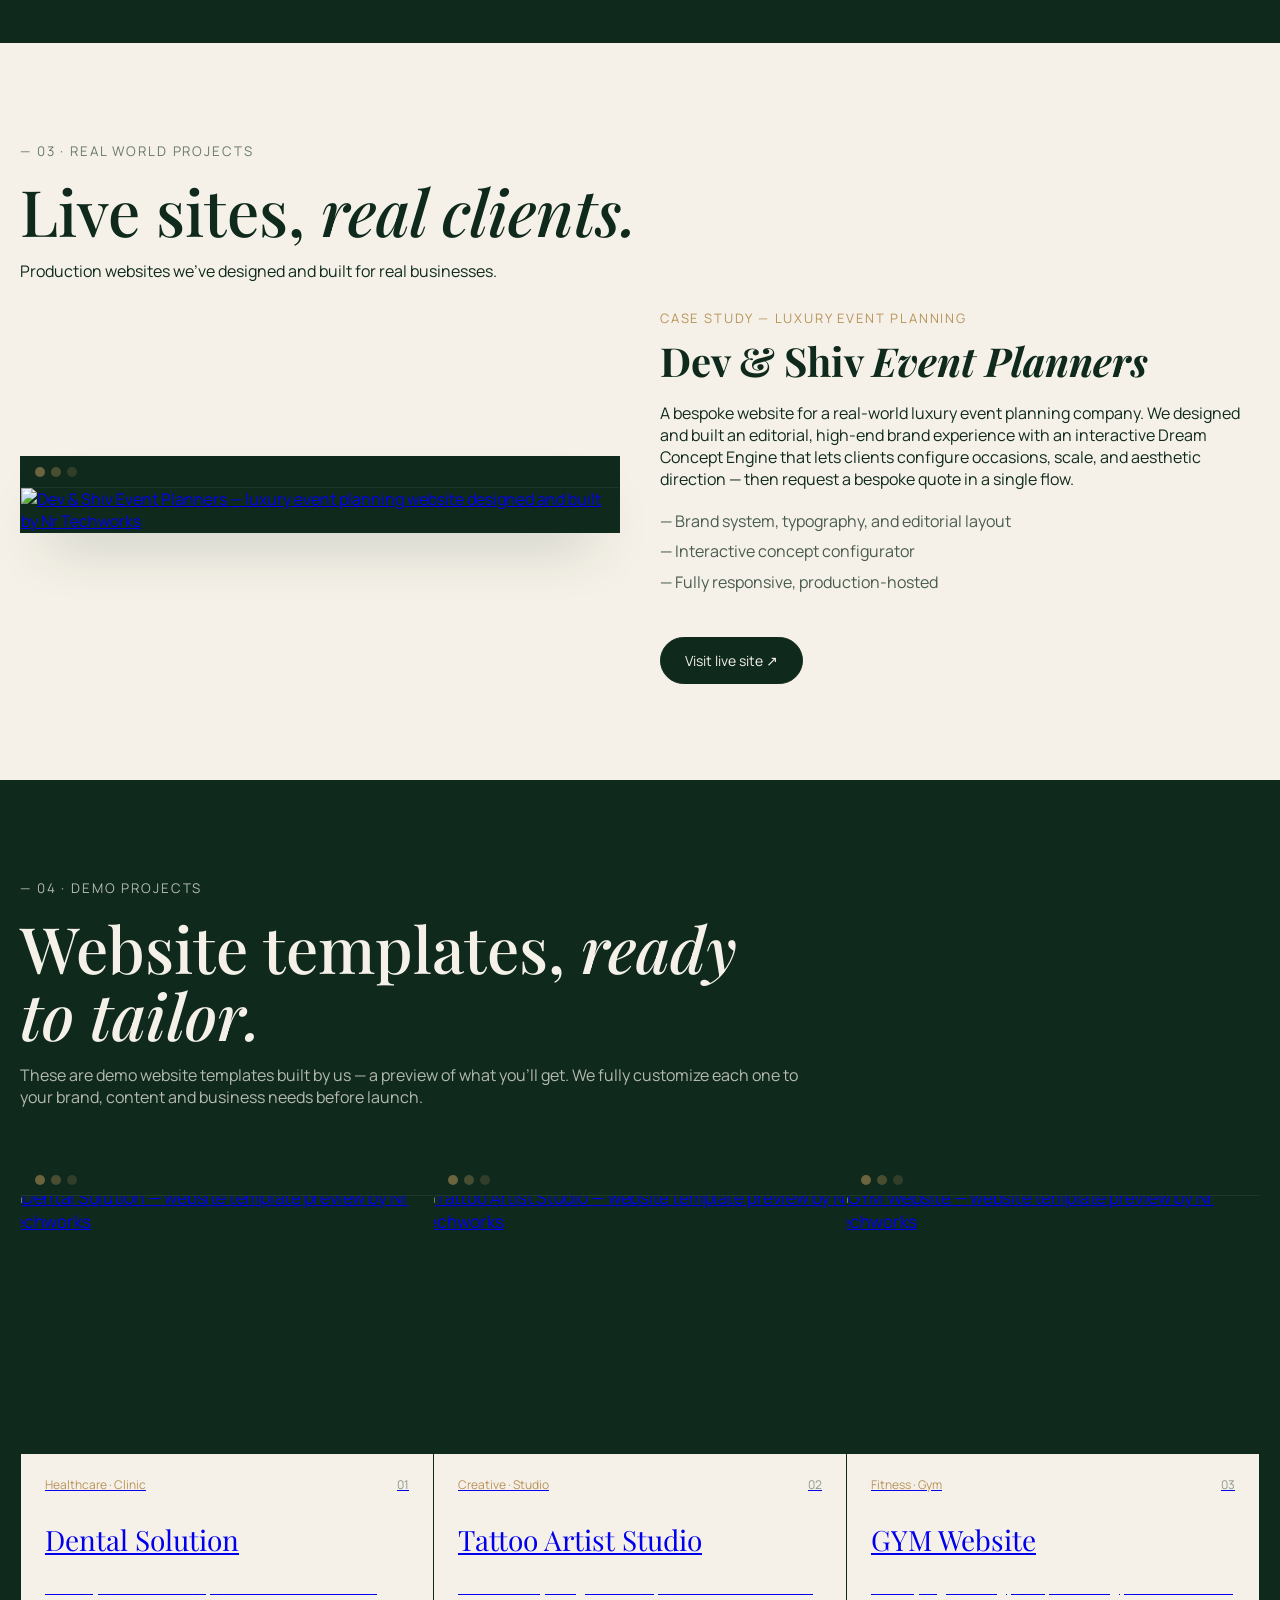
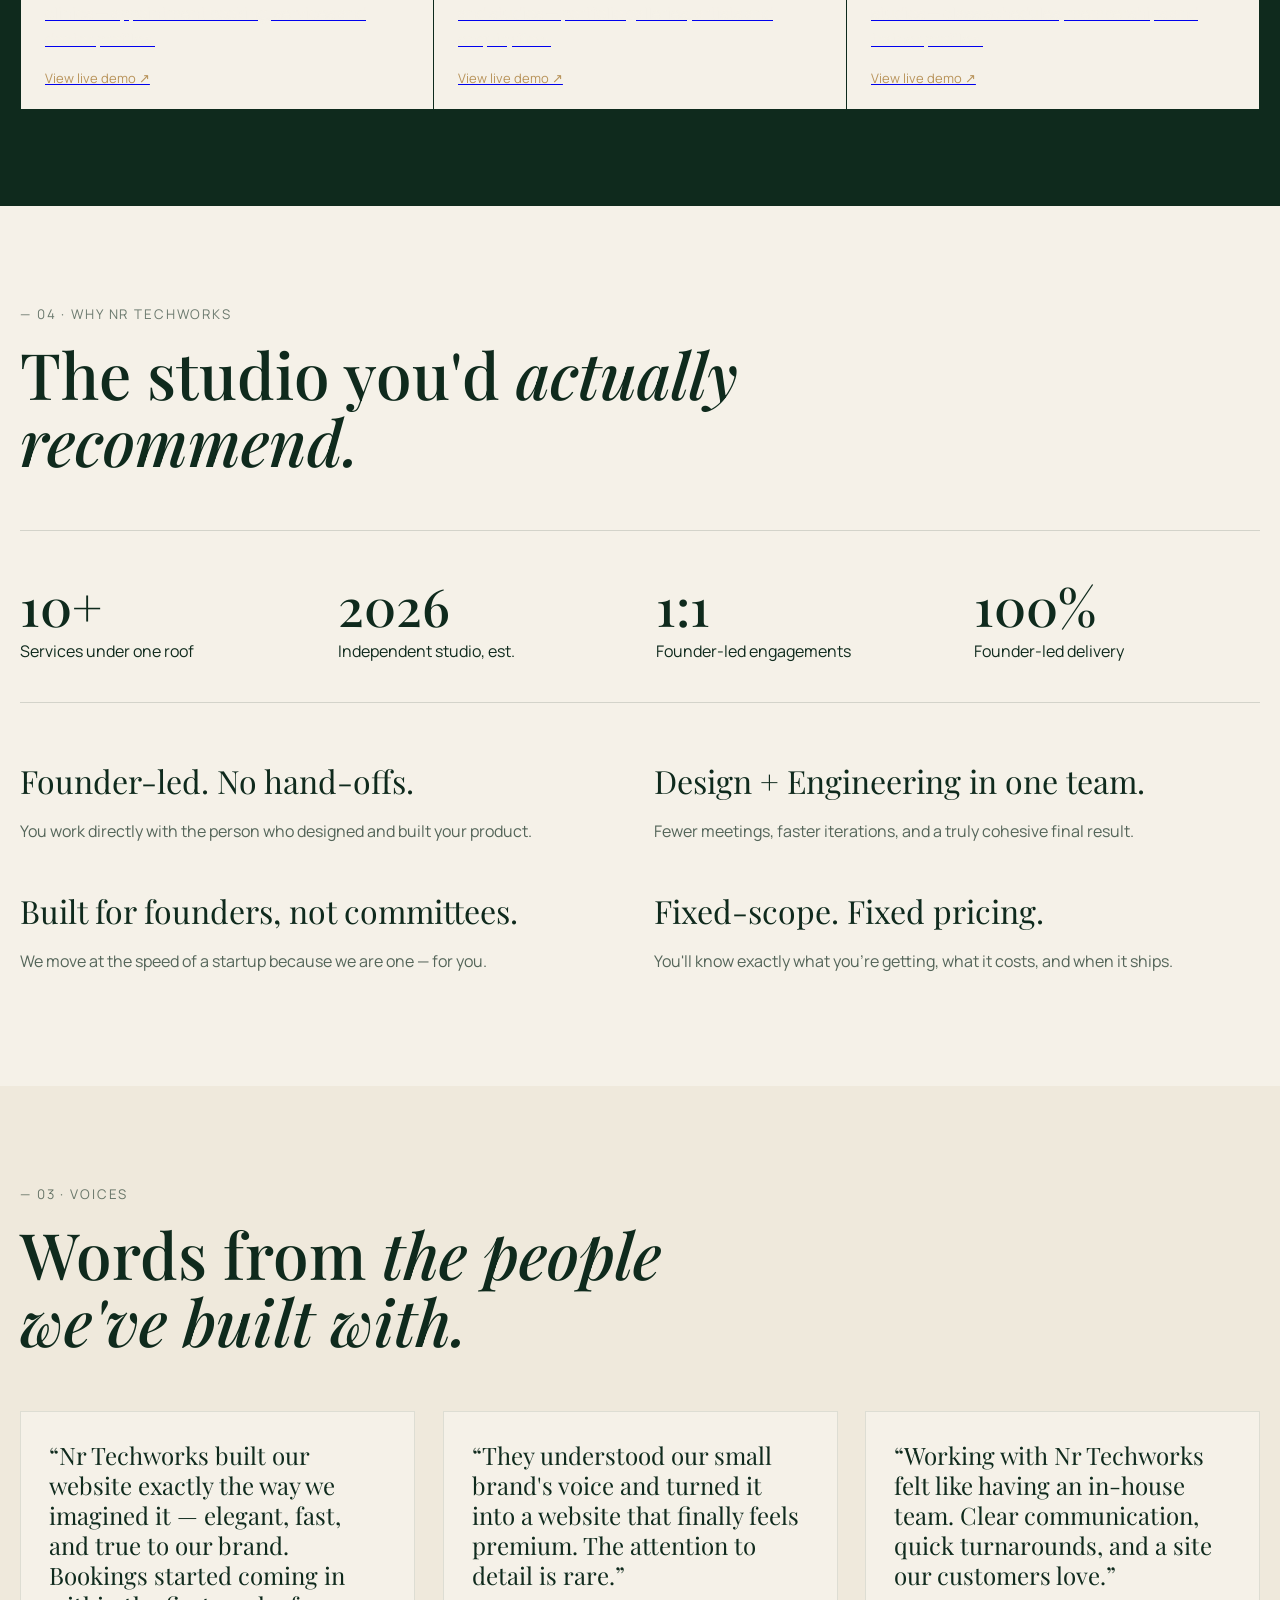
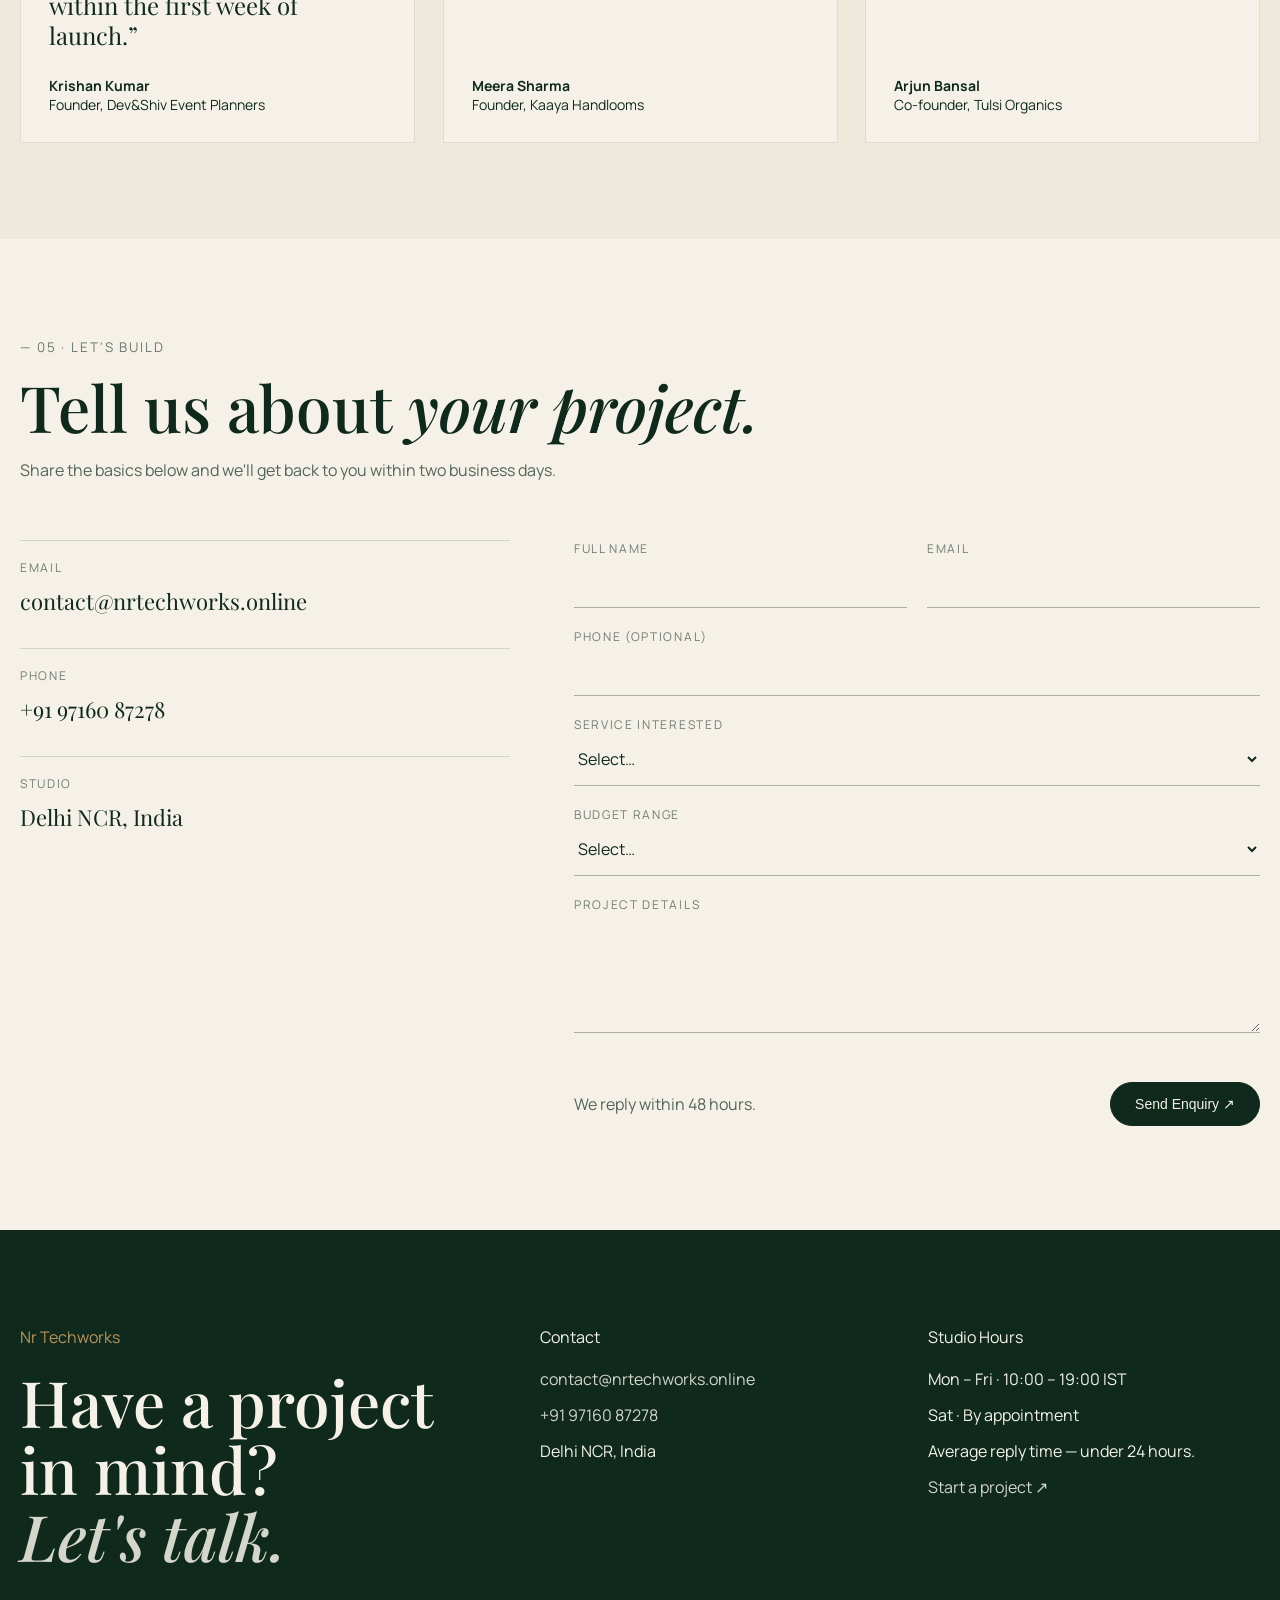
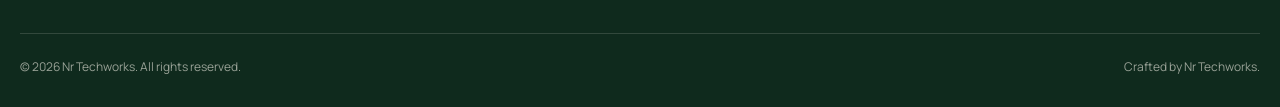
==== commit 3af61000: "Changes Co-authored-by: Nitinroy-dev <193853187+Nitinroy-dev@users.noreply.github.com>" ====
--- a/cloudflare-dist/index.html
+++ b/cloudflare-dist/index.html
@@ -134,7 +134,8 @@
       <div class="marquee"><div class="track"><span>Premium Digital Services <b class="star">✦</b></span><span>Design + Engineering <b class="star">✦</b></span><span>AI-Native Products <b class="star">✦</b></span><span>Brand Systems <b class="star">✦</b></span><span>SEO & Growth <b class="star">✦</b></span><span>Bespoke Applications <b class="star">✦</b></span><span>Premium Digital Services <b class="star">✦</b></span><span>Design + Engineering <b class="star">✦</b></span><span>AI-Native Products <b class="star">✦</b></span><span>Brand Systems <b class="star">✦</b></span><span>SEO & Growth <b class="star">✦</b></span><span>Bespoke Applications <b class="star">✦</b></span></div></div>
       <section id="services"><div class="wrap"><div class="section-title"><small>— 01 · What We Do</small><h2 class="serif">A full studio, <em>under one roof.</em></h2></div><p class="lead">We handle every layer of your digital presence — from the first brand mark to the last line of production code.</p><div class="service-grid"><div class="card"><div class="card-top"><span class="gold">Core</span><span>01</span></div><h3>Web Design & Development</h3><p>Landing pages, marketing sites, e-commerce — custom-built and mobile-first.</p></div><div class="card"><div class="card-top"><span class="gold">Core</span><span>02</span></div><h3>Web Applications</h3><p>Dashboards, CRMs, MVPs, and SaaS products engineered for real users.</p></div><div class="card"><div class="card-top"><span></span><span>03</span></div><h3>UI / UX Design</h3><p>Wireframes, prototypes, and polished interfaces that convert.</p></div><div class="card"><div class="card-top"><span></span><span>04</span></div><h3>Search Engine Optimisation</h3><p>On-page, off-page and technical SEO with a measurable keyword strategy.</p></div><div class="card"><div class="card-top"><span></span><span>05</span></div><h3>Meta Ads</h3><p>Facebook & Instagram campaigns engineered for ROI, not vanity metrics.</p></div><div class="card"><div class="card-top"><span></span><span>06</span></div><h3>Social Media</h3><p>Content planning, design systems, and community engagement.</p></div><div class="card"><div class="card-top"><span></span><span>07</span></div><h3>API & Integrations</h3><p>Payment gateways, WhatsApp, CRMs — connected the right way.</p></div><div class="card"><div class="card-top"><span></span><span>08</span></div><h3>Branding</h3><p>Logo systems, brand identity kits, and collateral that scale.</p></div><div class="card"><div class="card-top"><span></span><span>09</span></div><h3>Maintenance & Support</h3><p>Hosting, updates, backups, security and bug fixes on retainer.</p></div></div></div></section>
       <section id="process" class="dark"><div class="wrap"><div class="section-title"><small>— 02 · How We Work</small><h2 class="serif">A five-step process, <em>no surprises.</em></h2><p>Every engagement follows the same rigorous, transparent structure.</p></div><div class="process"><div class="process-row"><div class="gold serif">01</div><h3>Discovery & Strategy</h3><p>We start with your business goals, users, and constraints — then define a measurable brief.</p></div><div class="process-row"><div class="gold serif">02</div><h3>UI / UX Design</h3><p>Wireframes evolve into polished, brand-aligned interfaces reviewed collaboratively.</p></div><div class="process-row"><div class="gold serif">03</div><h3>Development & Integration</h3><p>Clean, scalable code with the integrations your business actually needs.</p></div><div class="process-row"><div class="gold serif">04</div><h3>Testing & Launch</h3><p>Rigorous QA, performance tuning and a calm, controlled launch.</p></div><div class="process-row"><div class="gold serif">05</div><h3>Ongoing Support</h3><p>We stay on as your long-term partner — improving, iterating and maintaining.</p></div></div></div></section>
-      <section id="work"><div class="wrap"><div class="section-title"><small>— 03 · Featured Work</small><h2 class="serif">Real projects, <em>real clients.</em></h2></div><div class="work-grid"><a class="work-thumb" href="https://devandshiveventplanners.online/" target="_blank" rel="noopener noreferrer"><div class="work-chrome"><span></span><span></span><span></span></div><div class="work-frame"><img src="/dev-and-shiv.jpg" alt="Dev &amp; Shiv Event Planners — luxury event planning website designed and built by Nr Techworks" loading="lazy" /></div></a><div class="work-copy"><small class="work-eyebrow gold">Case Study — Luxury Event Planning</small><h3 class="serif work-title">Dev &amp; Shiv <em>Event Planners</em></h3><p>A bespoke website for a real-world luxury event planning company. We designed and built an editorial, high-end brand experience with an interactive Dream Concept Engine that lets clients configure occasions, scale, and aesthetic direction — then request a bespoke quote in a single flow.</p><ul class="work-list"><li>— Brand system, typography, and editorial layout</li><li>— Interactive concept configurator</li><li>— Fully responsive, production-hosted</li></ul><a class="button work-cta" href="https://devandshiveventplanners.online/" target="_blank" rel="noopener noreferrer">Visit live site ↗</a></div></div></div></section>
+      <section id="work"><div class="wrap"><div class="section-title"><small>— 03 · Real World Projects</small><h2 class="serif">Live sites, <em>real clients.</em></h2><p>Production websites we've designed and built for real businesses.</p></div><div class="work-grid"><a class="work-thumb" href="https://devandshiveventplanners.online/" target="_blank" rel="noopener noreferrer"><div class="work-chrome"><span></span><span></span><span></span></div><div class="work-frame"><img src="/dev-and-shiv.jpg" alt="Dev &amp; Shiv Event Planners — luxury event planning website designed and built by Nr Techworks" loading="lazy" /></div></a><div class="work-copy"><small class="work-eyebrow gold">Case Study — Luxury Event Planning</small><h3 class="serif work-title">Dev &amp; Shiv <em>Event Planners</em></h3><p>A bespoke website for a real-world luxury event planning company. We designed and built an editorial, high-end brand experience with an interactive Dream Concept Engine that lets clients configure occasions, scale, and aesthetic direction — then request a bespoke quote in a single flow.</p><ul class="work-list"><li>— Brand system, typography, and editorial layout</li><li>— Interactive concept configurator</li><li>— Fully responsive, production-hosted</li></ul><a class="button work-cta" href="https://devandshiveventplanners.online/" target="_blank" rel="noopener noreferrer">Visit live site ↗</a></div></div></div></section>
+      <section id="demos" class="dark"><div class="wrap"><div class="section-title"><small>— 04 · Demo Projects</small><h2 class="serif">Website templates, <em>ready to tailor.</em></h2><p>These are demo website templates built by us — a preview of what you'll get. We fully customize each one to your brand, content and business needs before launch.</p></div><div class="service-grid"><a class="card" href="https://demo-dental-solution.vercel.app/" target="_blank" rel="noopener noreferrer" style="padding:0;overflow:hidden;display:block"><div class="work-chrome"><span></span><span></span><span></span></div><div class="work-frame" style="aspect-ratio:16/10;background:#0f2a1d;overflow:hidden"><img src="/demos/dental.jpg" alt="Dental Solution — website template preview by Nr Techworks" loading="lazy" style="width:100%;height:100%;object-fit:cover;object-position:top" /></div><div style="padding:22px 24px"><div class="card-top"><span class="gold">Healthcare · Clinic</span><span>01</span></div><h3>Dental Solution</h3><p>A calm, trust-first template for modern dental clinics — appointment booking, services and doctor profiles.</p><div class="gold" style="margin-top:12px;font-size:13px">View live demo ↗</div></div></a><a class="card" href="https://Tatoo-artist-demo.vercel.app" target="_blank" rel="noopener noreferrer" style="padding:0;overflow:hidden;display:block"><div class="work-chrome"><span></span><span></span><span></span></div><div class="work-frame" style="aspect-ratio:16/10;background:#0f2a1d;overflow:hidden"><img src="/demos/tattoo.jpg" alt="Tattoo Artist Studio — website template preview by Nr Techworks" loading="lazy" style="width:100%;height:100%;object-fit:cover;object-position:top" /></div><div style="padding:22px 24px"><div class="card-top"><span class="gold">Creative · Studio</span><span>02</span></div><h3>Tattoo Artist Studio</h3><p>An editorial, image-led template for tattoo artists and studios — portfolio galleries, artists and enquiry flow.</p><div class="gold" style="margin-top:12px;font-size:13px">View live demo ↗</div></div></a><a class="card" href="https://ironforge-gym-demo.vercel.app/" target="_blank" rel="noopener noreferrer" style="padding:0;overflow:hidden;display:block"><div class="work-chrome"><span></span><span></span><span></span></div><div class="work-frame" style="aspect-ratio:16/10;background:#0f2a1d;overflow:hidden"><img src="/demos/gym.jpg" alt="GYM Website — website template preview by Nr Techworks" loading="lazy" style="width:100%;height:100%;object-fit:cover;object-position:top" /></div><div style="padding:22px 24px"><div class="card-top"><span class="gold">Fitness · Gym</span><span>03</span></div><h3>GYM Website</h3><p>A bold, high-energy template for gyms and fitness studios — class schedules, memberships and trainer profiles.</p><div class="gold" style="margin-top:12px;font-size:13px">View live demo ↗</div></div></a></div></div></section>
       <section><div class="wrap"><div class="section-title"><small>— 04 · Why Nr Techworks</small><h2 class="serif">The studio you'd <em>actually recommend.</em></h2></div><div class="stats"><div class="stat"><strong>10+</strong><span>Services under one roof</span></div><div class="stat"><strong>2026</strong><span>Independent studio, est.</span></div><div class="stat"><strong>1:1</strong><span>Founder-led engagements</span></div><div class="stat"><strong>100%</strong><span>Founder-led delivery</span></div></div><div class="why-grid"><div class="why"><h3>Founder-led. No hand-offs.</h3><p>You work directly with the person who designed and built your product.</p></div><div class="why"><h3>Design + Engineering in one team.</h3><p>Fewer meetings, faster iterations, and a truly cohesive final result.</p></div><div class="why"><h3>Built for founders, not committees.</h3><p>We move at the speed of a startup because we are one — for you.</p></div><div class="why"><h3>Fixed-scope. Fixed pricing.</h3><p>You'll know exactly what you're getting, what it costs, and when it ships.</p></div></div></div></section>
       <section id="testimonials" class="testimonials"><div class="wrap"><div class="section-title"><small>— 03 · Voices</small><h2 class="serif">Words from <em>the people we've built with.</em></h2></div><div class="test-grid"><figure><blockquote>“Nr Techworks built our website exactly the way we imagined it — elegant, fast, and true to our brand. Bookings started coming in within the first week of launch.”</blockquote><figcaption><strong>Krishan Kumar</strong><br />Founder, Dev&Shiv Event Planners</figcaption></figure><figure><blockquote>“They understood our small brand's voice and turned it into a website that finally feels premium. The attention to detail is rare.”</blockquote><figcaption><strong>Meera Sharma</strong><br />Founder, Kaaya Handlooms</figcaption></figure><figure><blockquote>“Working with Nr Techworks felt like having an in-house team. Clear communication, quick turnarounds, and a site our customers love.”</blockquote><figcaption><strong>Arjun Bansal</strong><br />Co-founder, Tulsi Organics</figcaption></figure></div></div></section>
       <section id="contact"><div class="wrap"><div class="section-title"><small>— 05 · Let's Build</small><h2 class="serif">Tell us about <em>your project.</em></h2></div><p class="lead">Share the basics below and we'll get back to you within two business days.</p><div class="contact-grid"><div><div class="contact-item"><small>Email</small><a href="mailto:contact@nrtechworks.online">contact@nrtechworks.online</a></div><div class="contact-item"><small>Phone</small><a href="tel:+919716087278">+91 97160 87278</a></div><div class="contact-item"><small>Studio</small><div>Delhi NCR, India</div></div></div><form id="enquiry-form" action="https://formsubmit.co/contact@nrtechworks.online" method="POST" target="formsubmit-iframe"><input type="hidden" name="_subject" value="New enquiry from nrtechworks.online" /><input type="hidden" name="_captcha" value="false" /><input type="hidden" name="_next" value="https://formsubmit.co/thanks" /><input type="text" name="_honey" class="hidden-el" tabindex="-1" autocomplete="off" /><div class="two"><div><label for="name">Full Name</label><input id="name" name="name" required /></div><div><label for="email">Email</label><input id="email" name="email" type="email" required /></div></div><div><label for="phone">Phone (optional)</label><input id="phone" name="phone" /></div><div><label for="service">Service Interested</label><select id="service" name="service" required><option value="">Select…</option><option>Web Design & Development</option><option>Web Applications</option><option>UI / UX Design</option><option>Search Engine Optimisation</option><option>Meta Ads</option><option>Social Media</option><option>Branding</option><option>Maintenance & Support</option></select></div><div><label for="budget">Budget Range</label><select id="budget" name="budget"><option value="">Select…</option><option>Under ₹50,000</option><option>₹50,000 – ₹1,50,000</option><option>₹1,50,000 – ₹5,00,000</option><option>₹5,00,000 – ₹15,00,000</option><option>₹15,00,000+</option></select></div><div><label for="message">Project Details</label><textarea id="message" name="message"></textarea></div><div class="form-end"><p class="lead">We reply within 48 hours.</p><button class="button" type="submit">Send Enquiry ↗</button></div></form></div></div><iframe name="formsubmit-iframe" title="formsubmit" class="hidden-el"></iframe></section>
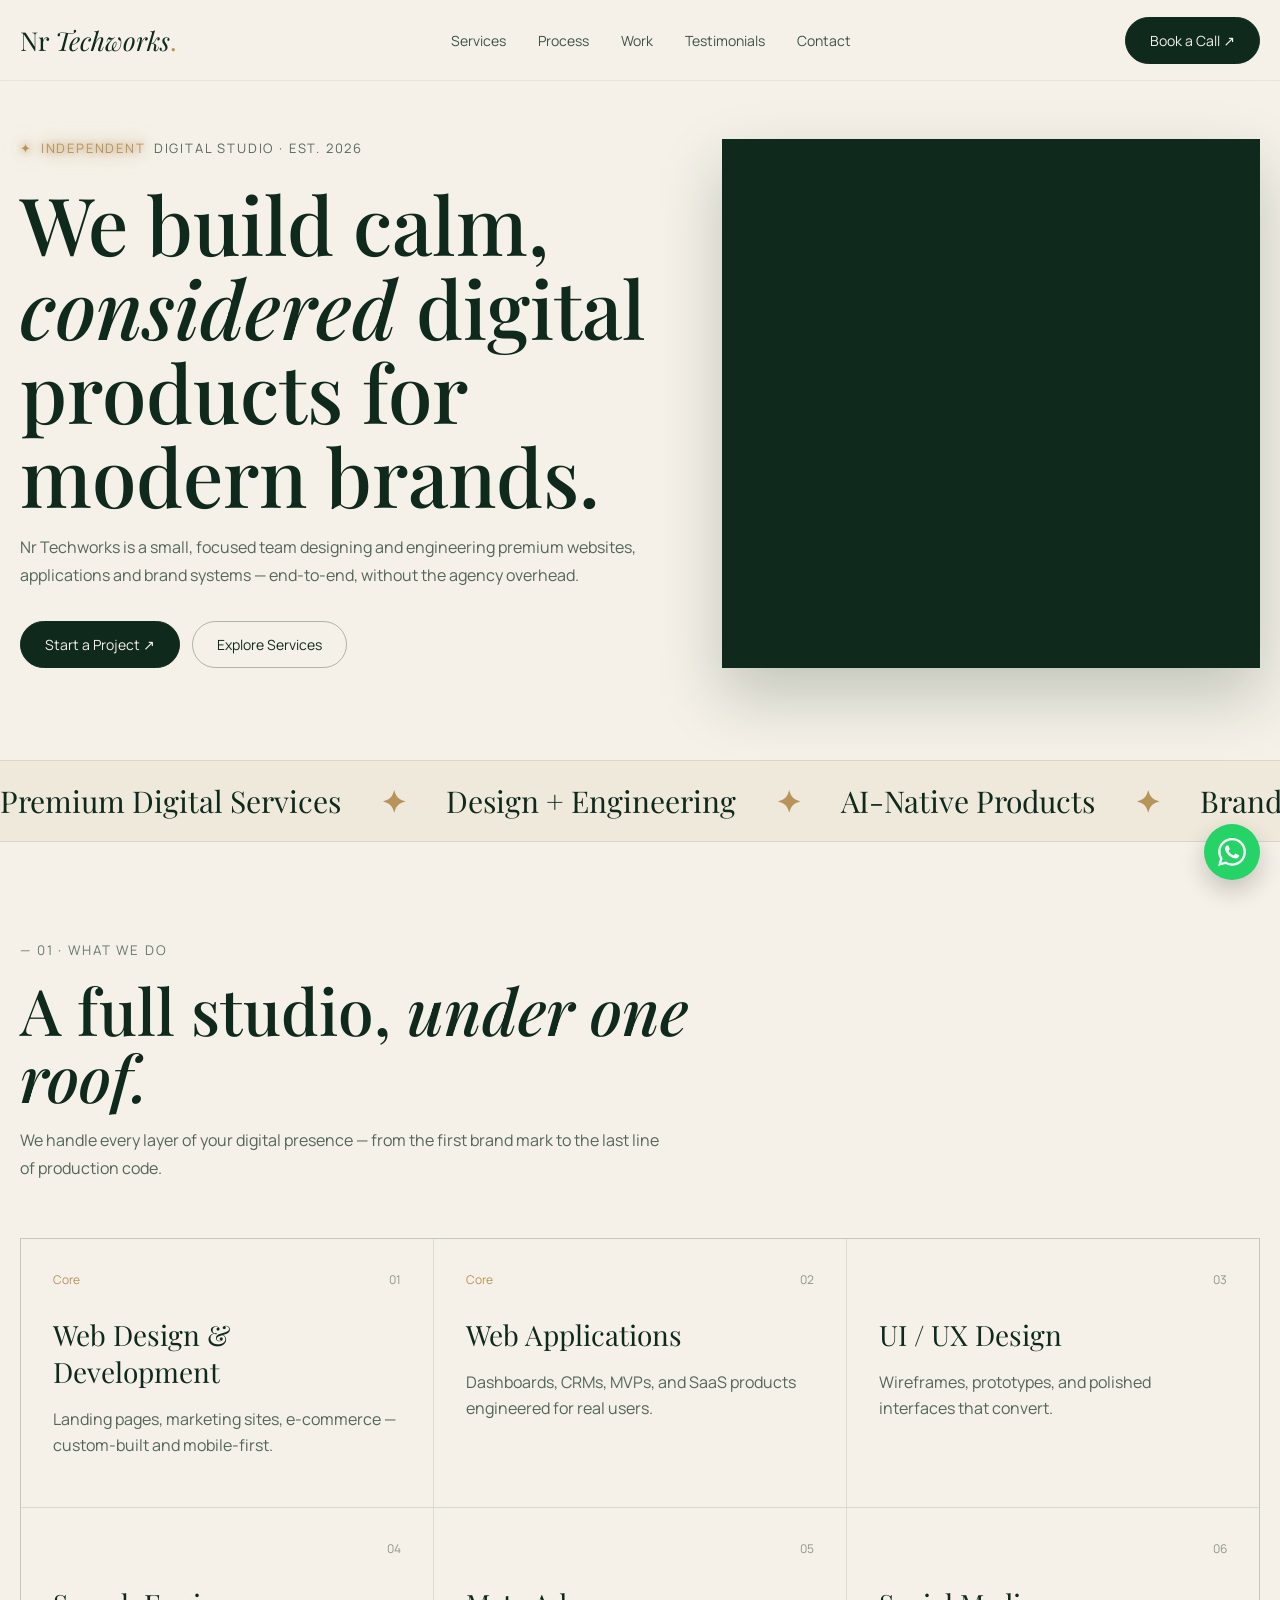
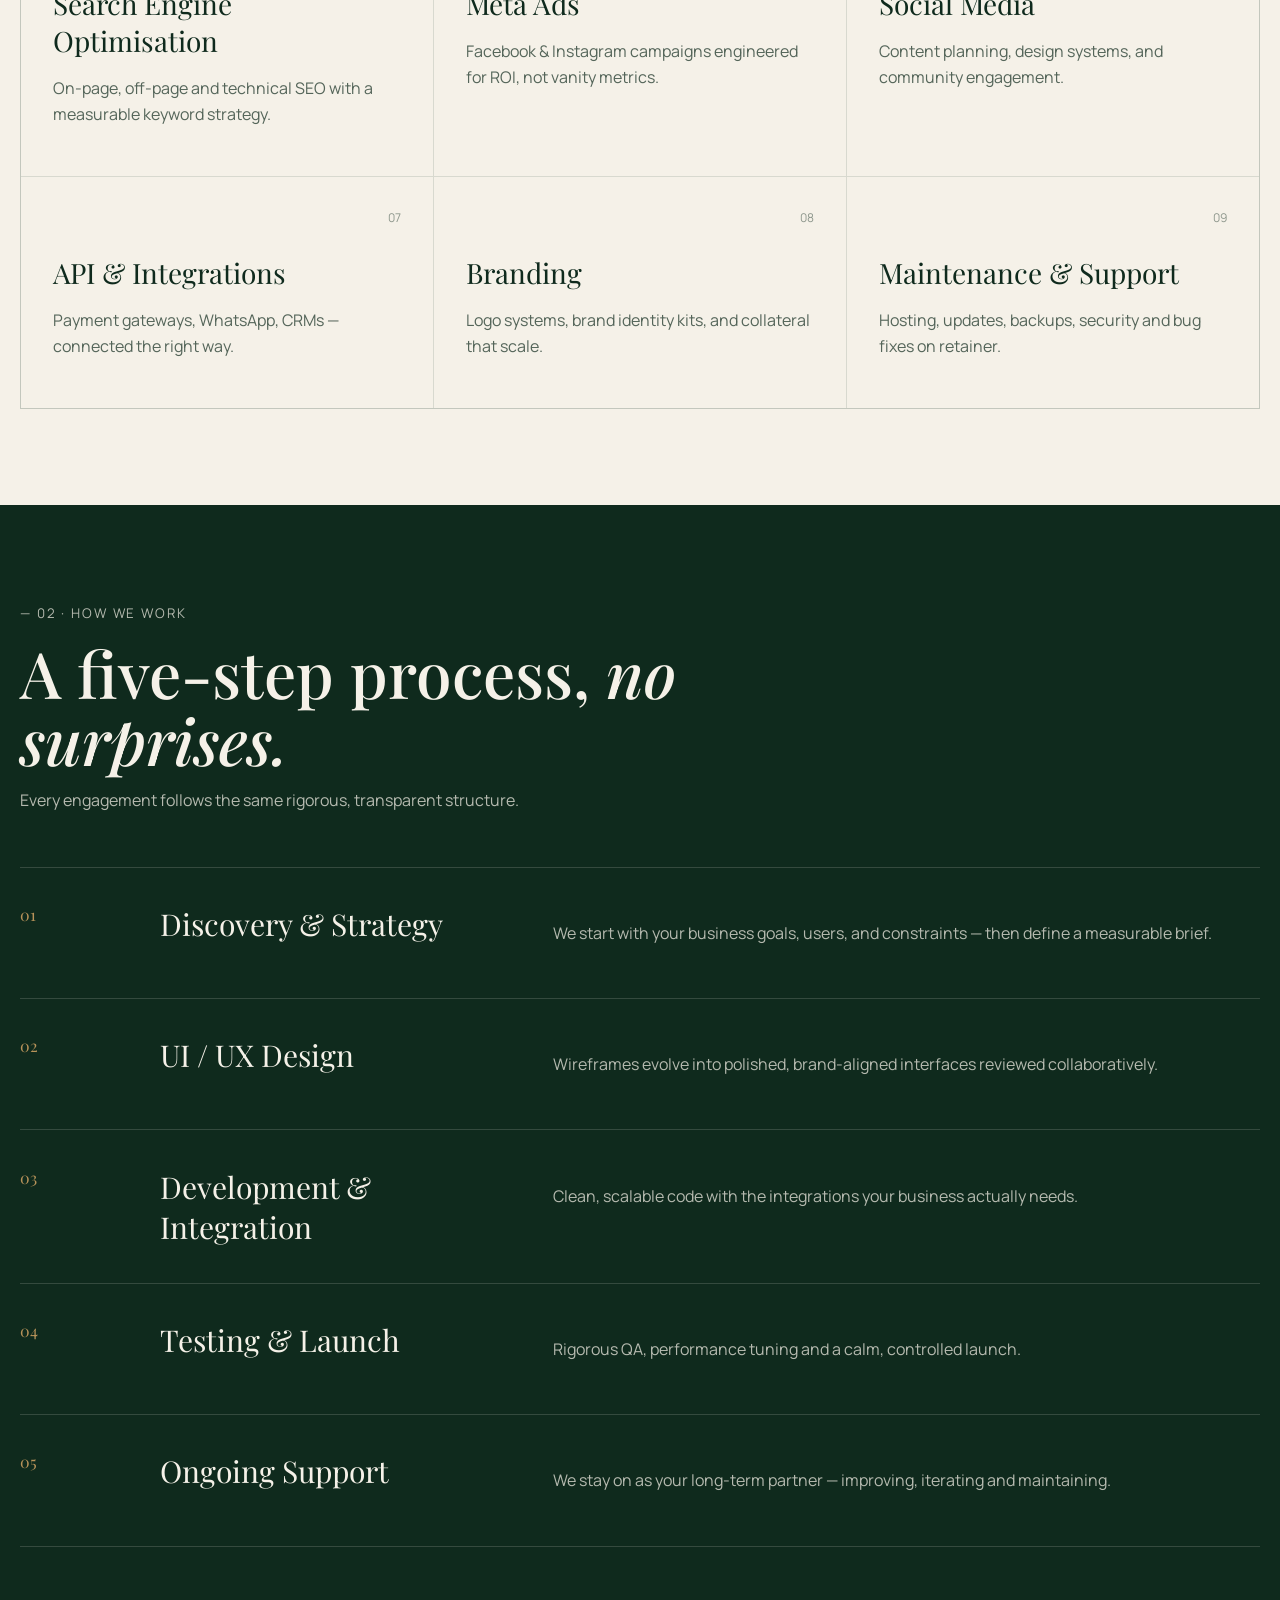
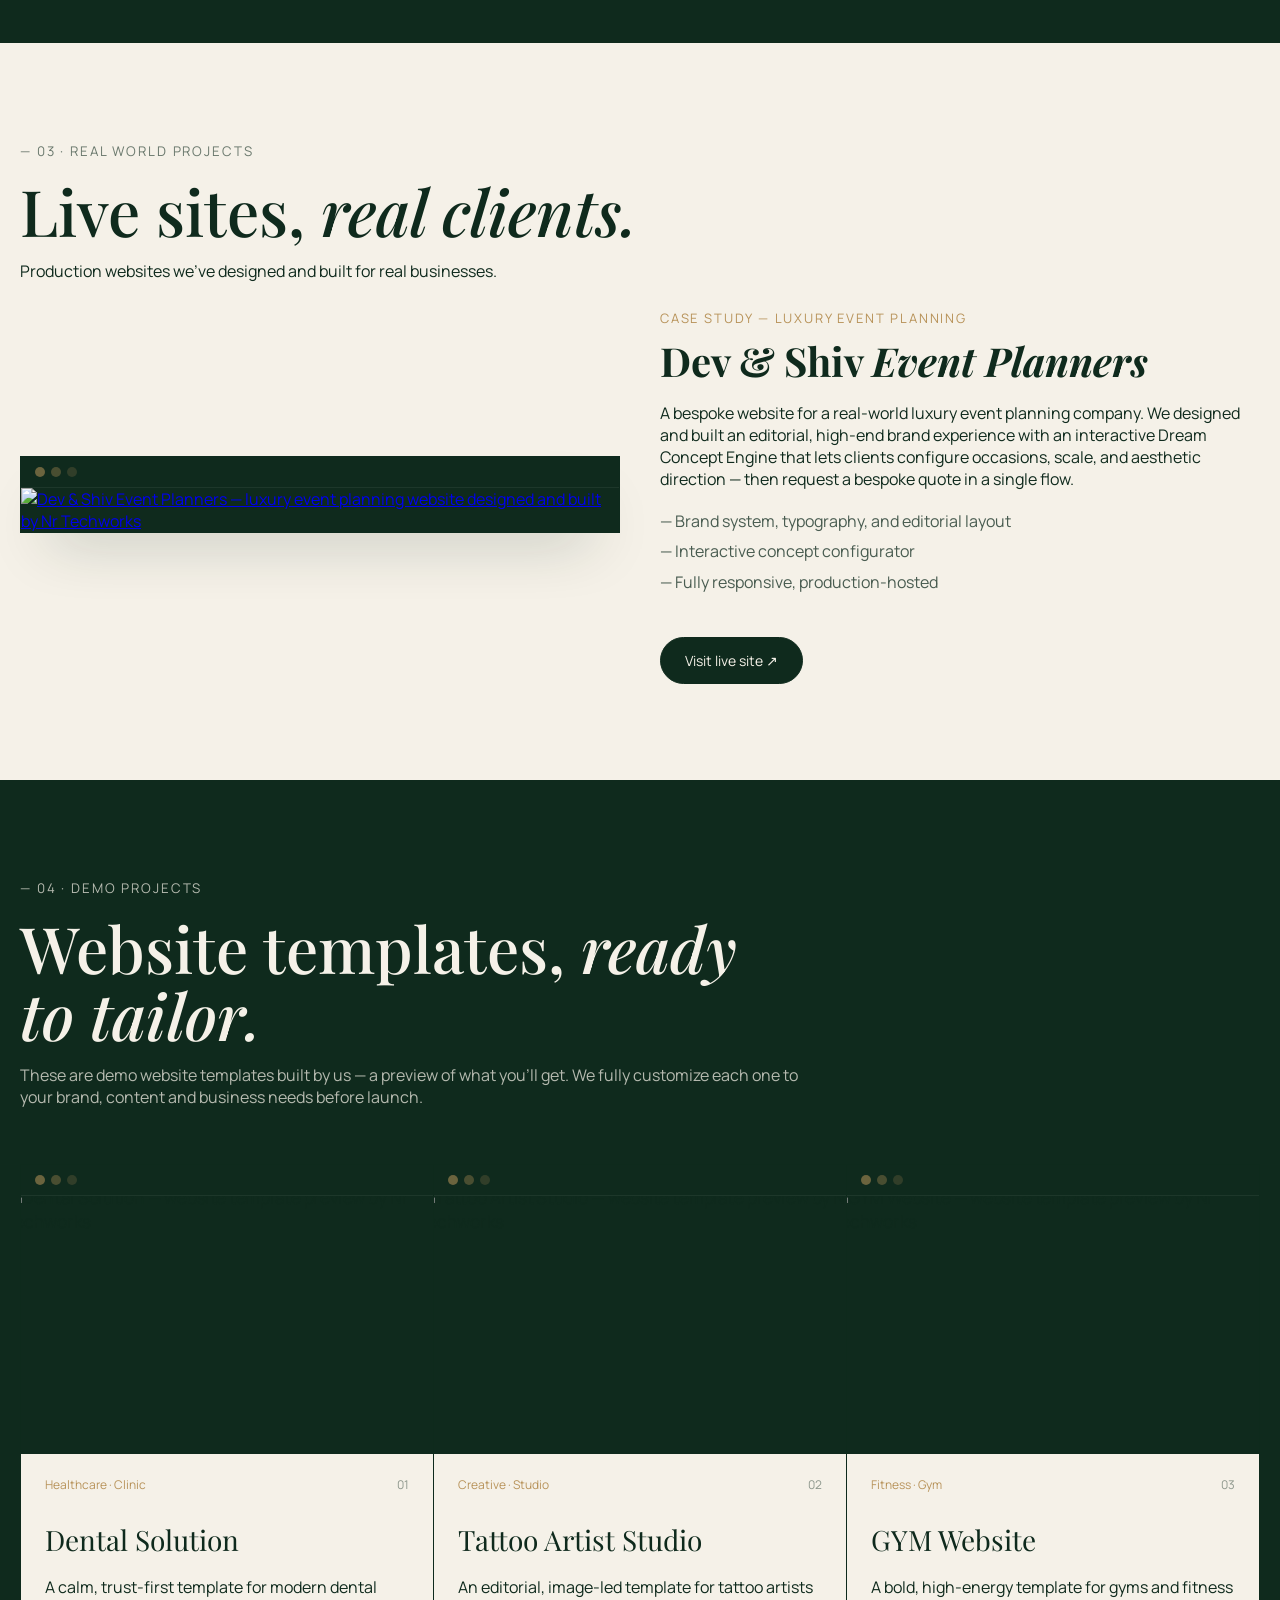
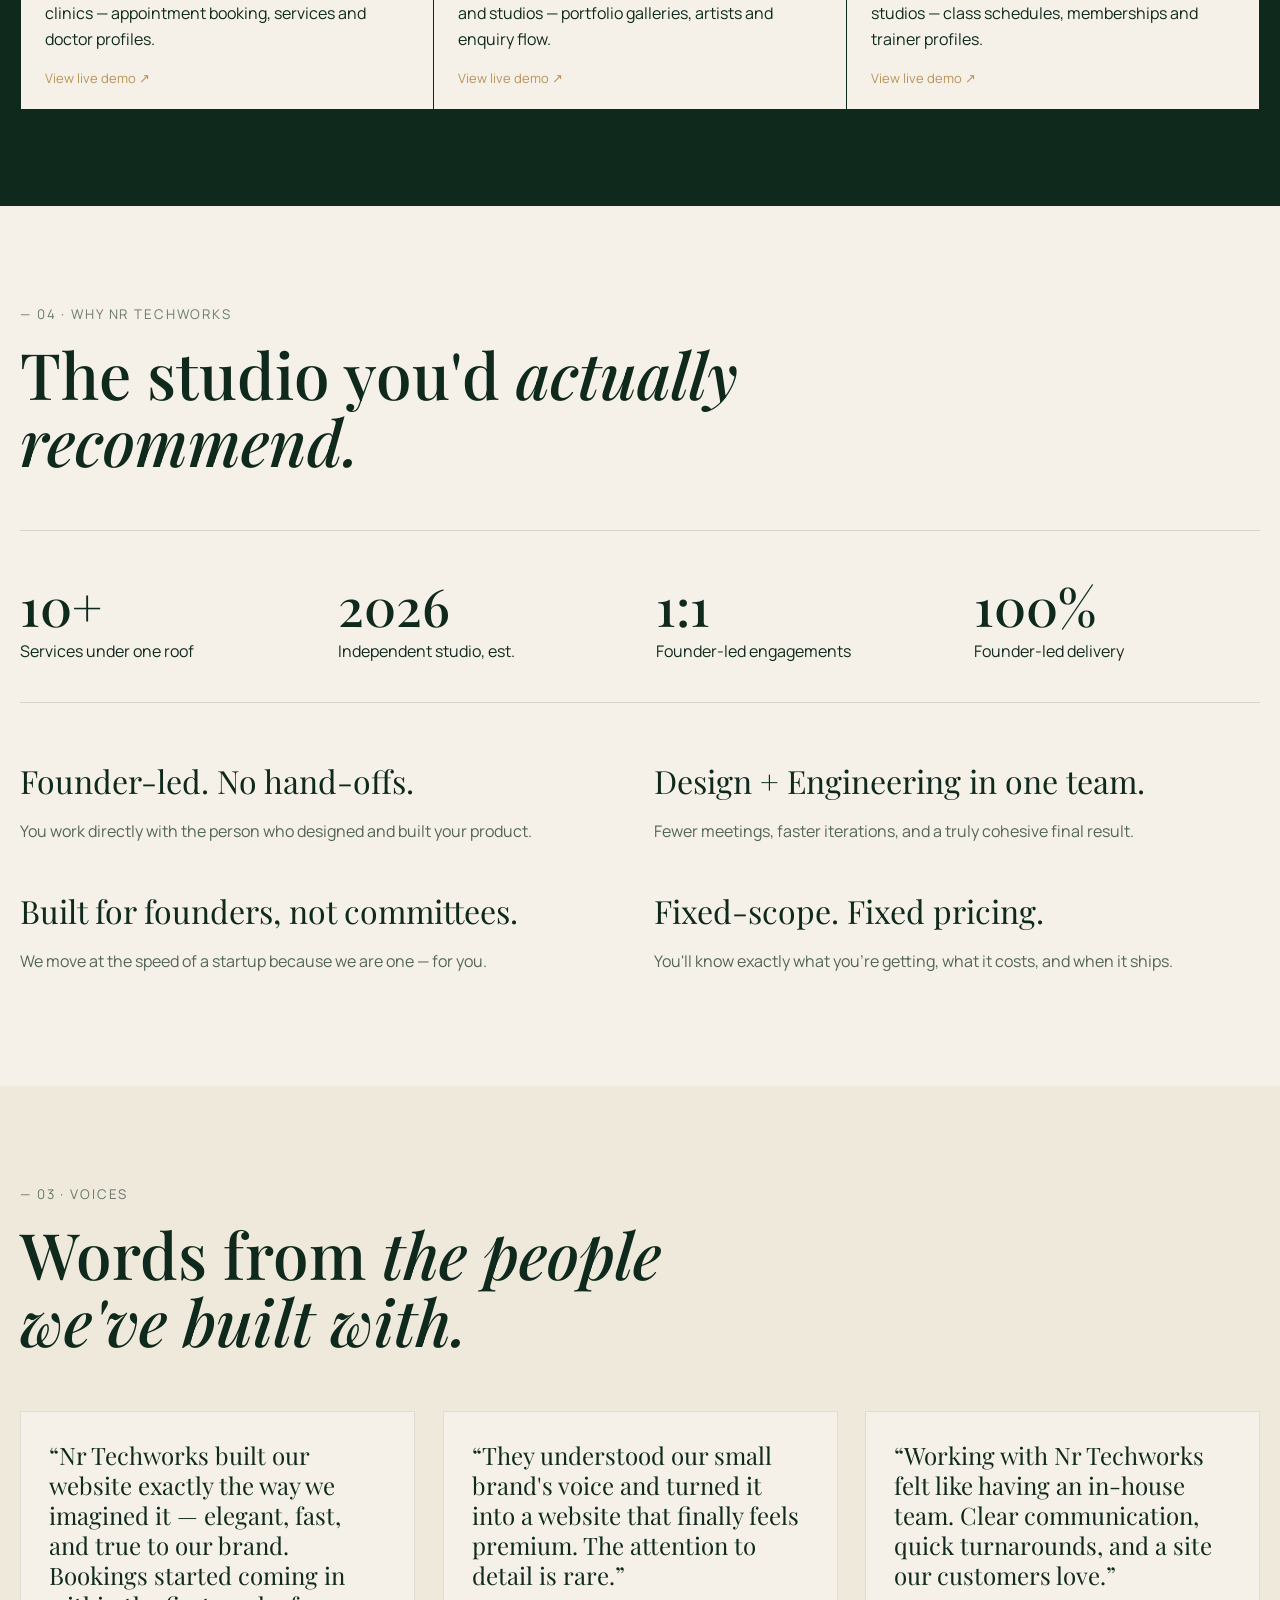
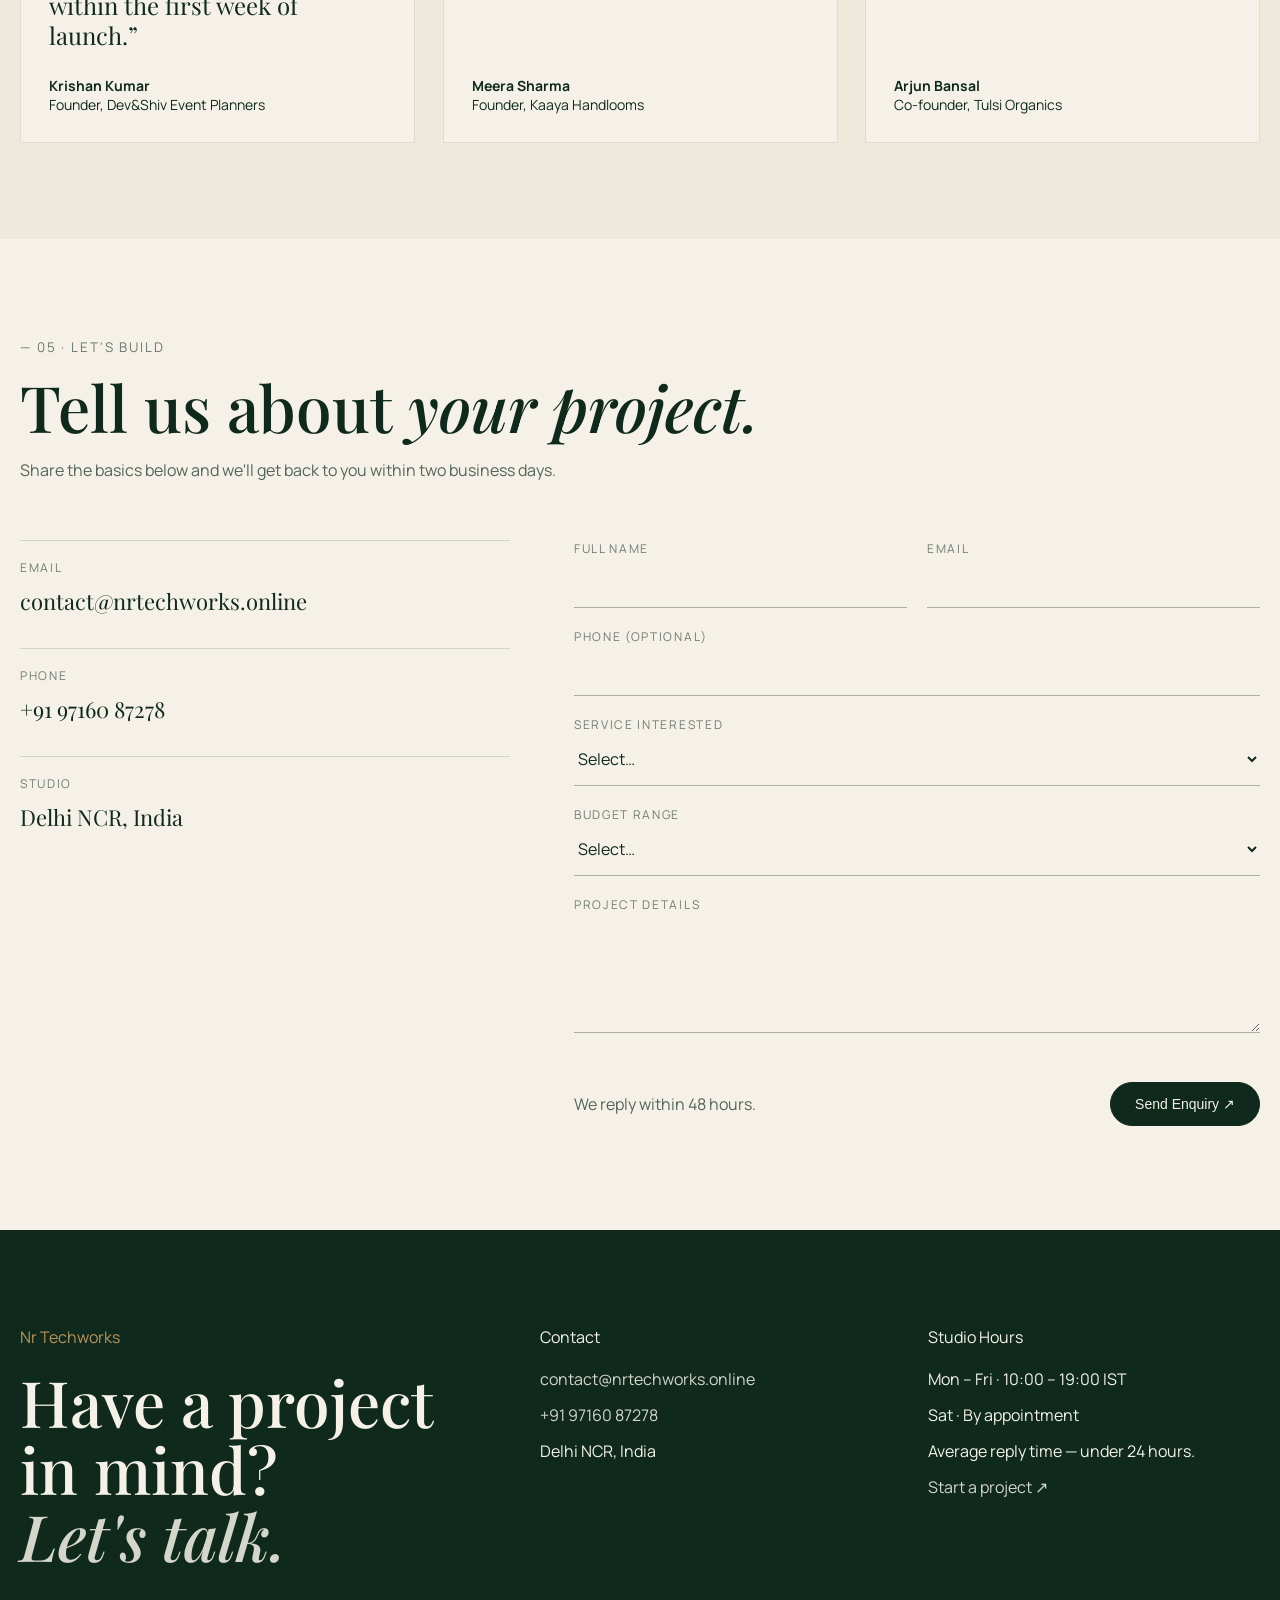
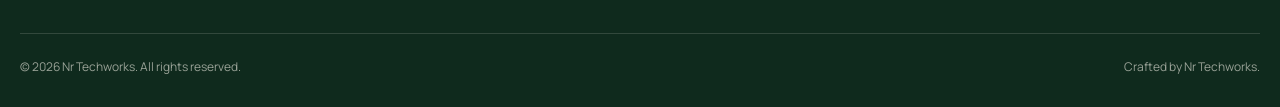
==== commit b31825eb: "Changes Co-authored-by: Nitinroy-dev <193853187+Nitinroy-dev@users.noreply.github.com>" ====
--- a/cloudflare-dist/index.html
+++ b/cloudflare-dist/index.html
@@ -53,7 +53,9 @@
       .section-title small { text-transform: uppercase; letter-spacing: .14em; color: rgba(15,42,29,.6); }
       h2 { margin: 16px 0 0; font-size: clamp(40px, 6vw, 64px); line-height: 1.05; font-weight: 520; letter-spacing: 0; }
       .service-grid { margin-top: 56px; display: grid; grid-template-columns: repeat(3, 1fr); gap: 1px; background: rgba(15,42,29,.12); border: 1px solid rgba(15,42,29,.1); }
-      .card { background: var(--cream); min-height: 220px; padding: 32px; transition: transform .45s cubic-bezier(.22,1,.36,1), box-shadow .45s ease; }
+      .card { background: var(--cream); min-height: 220px; padding: 32px; transition: transform .45s cubic-bezier(.22,1,.36,1), box-shadow .45s ease; color: var(--ink); text-decoration: none; }
+      a.card, a.card * { text-decoration: none; }
+      a.card h3, a.card p { color: var(--ink); }
       .card:hover { transform: translateY(-4px); box-shadow: 0 20px 40px -24px rgba(15,42,29,.25); }
       .card-top { display: flex; justify-content: space-between; font-size: 12px; color: rgba(15,42,29,.45); }
       .card h3 { margin: 28px 0 12px; font: 28px "Playfair Display", Georgia, serif; }
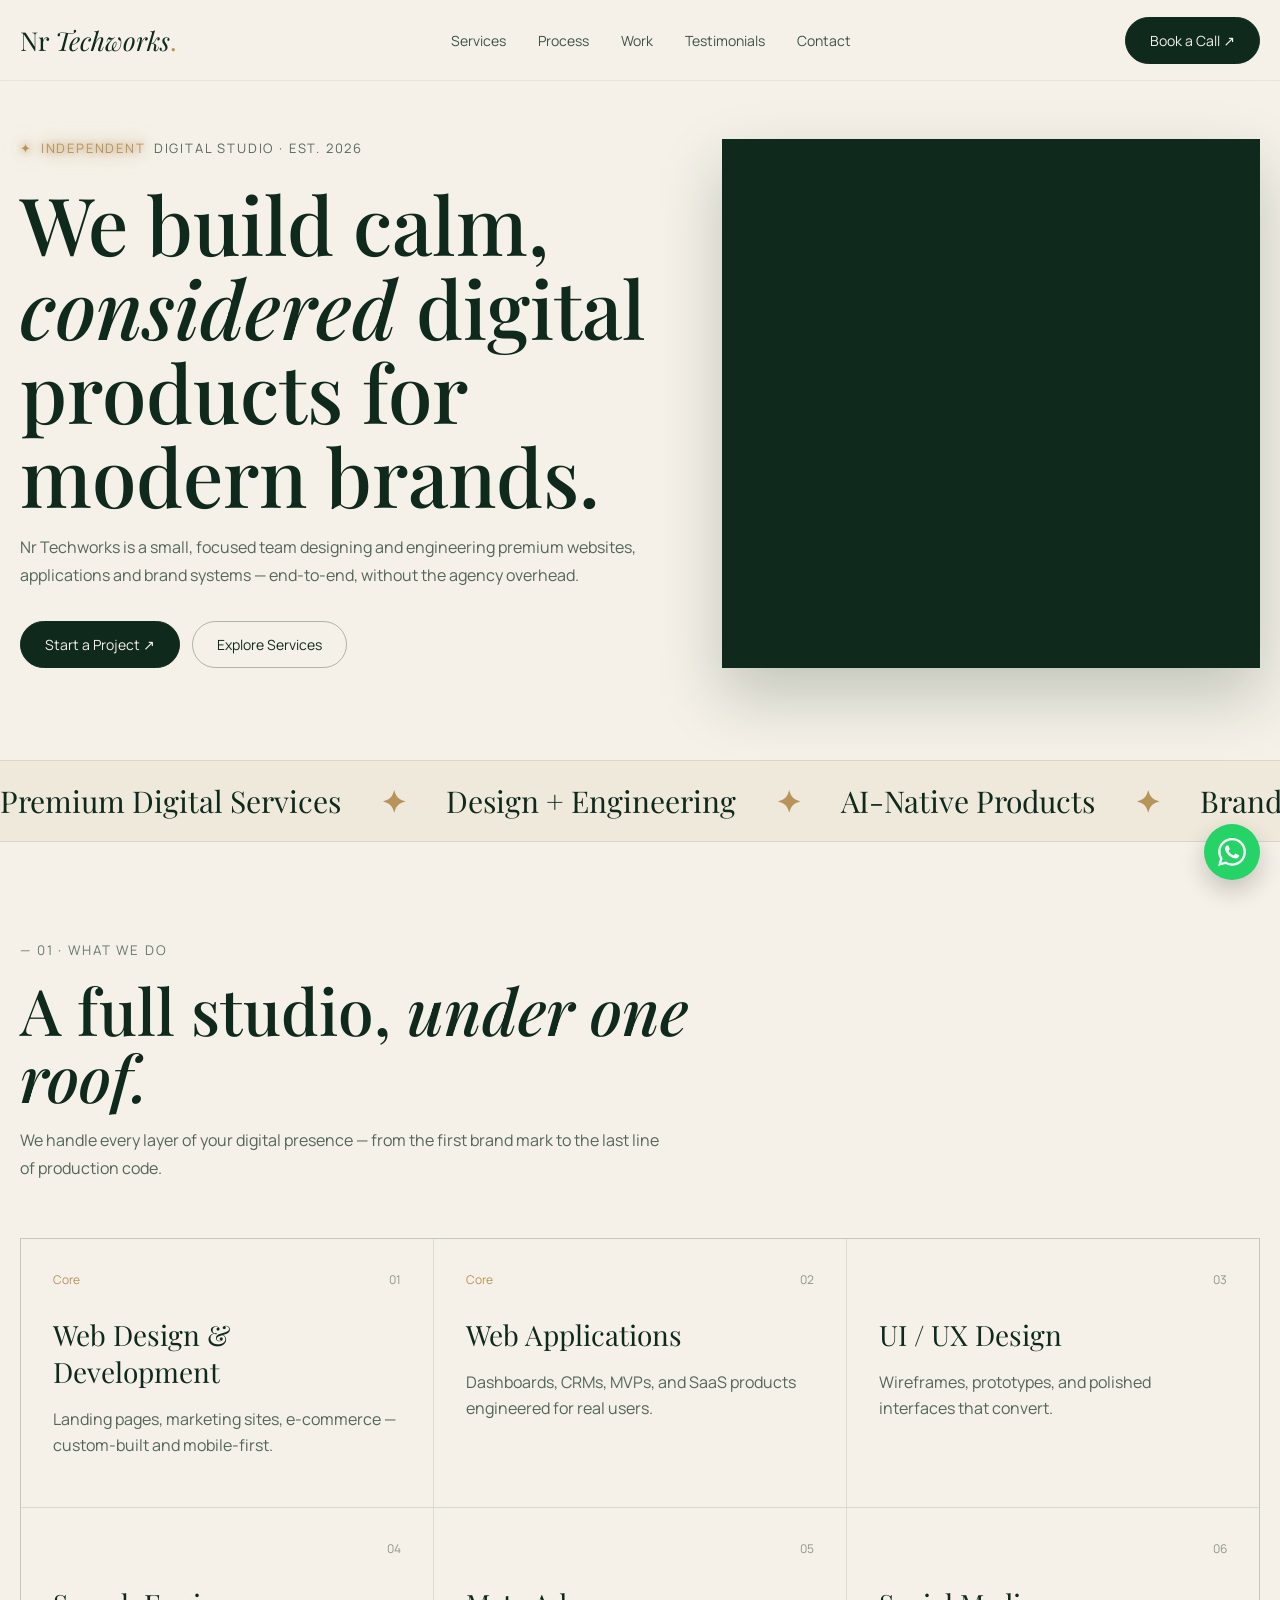
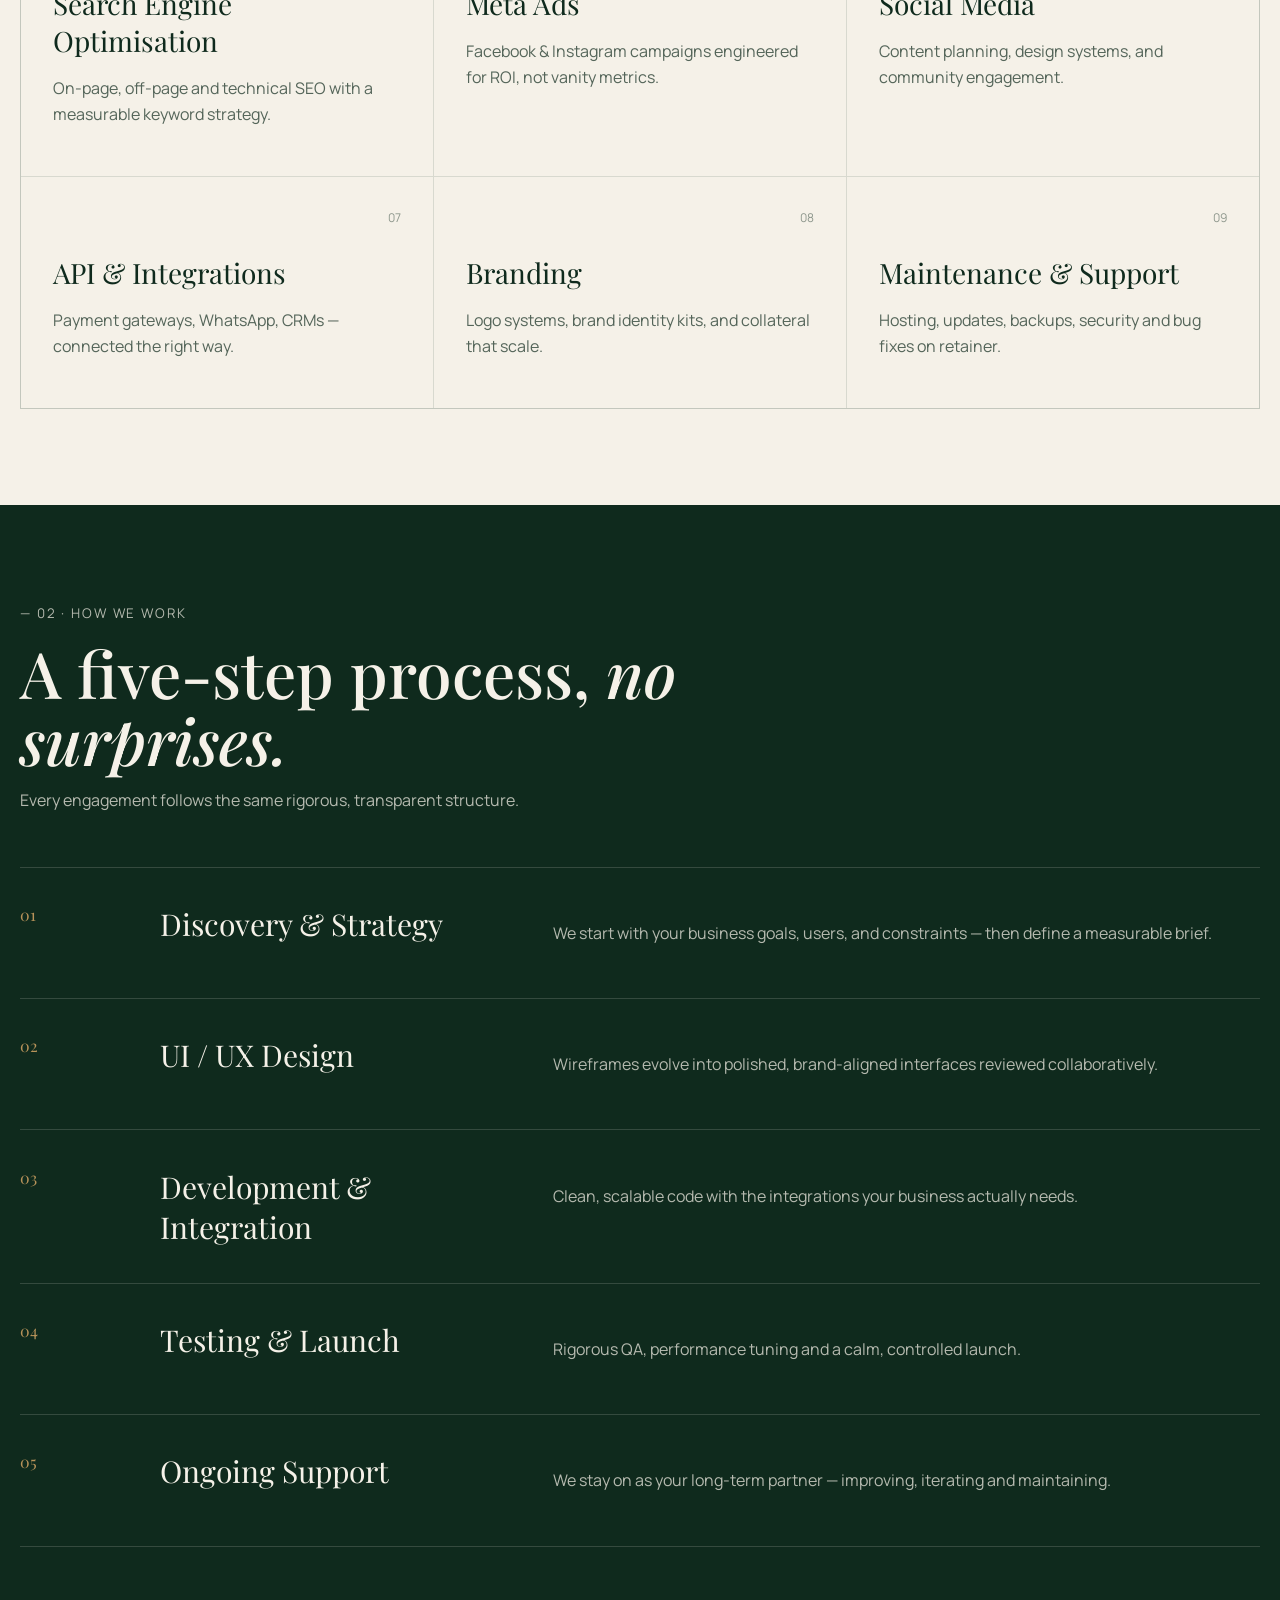
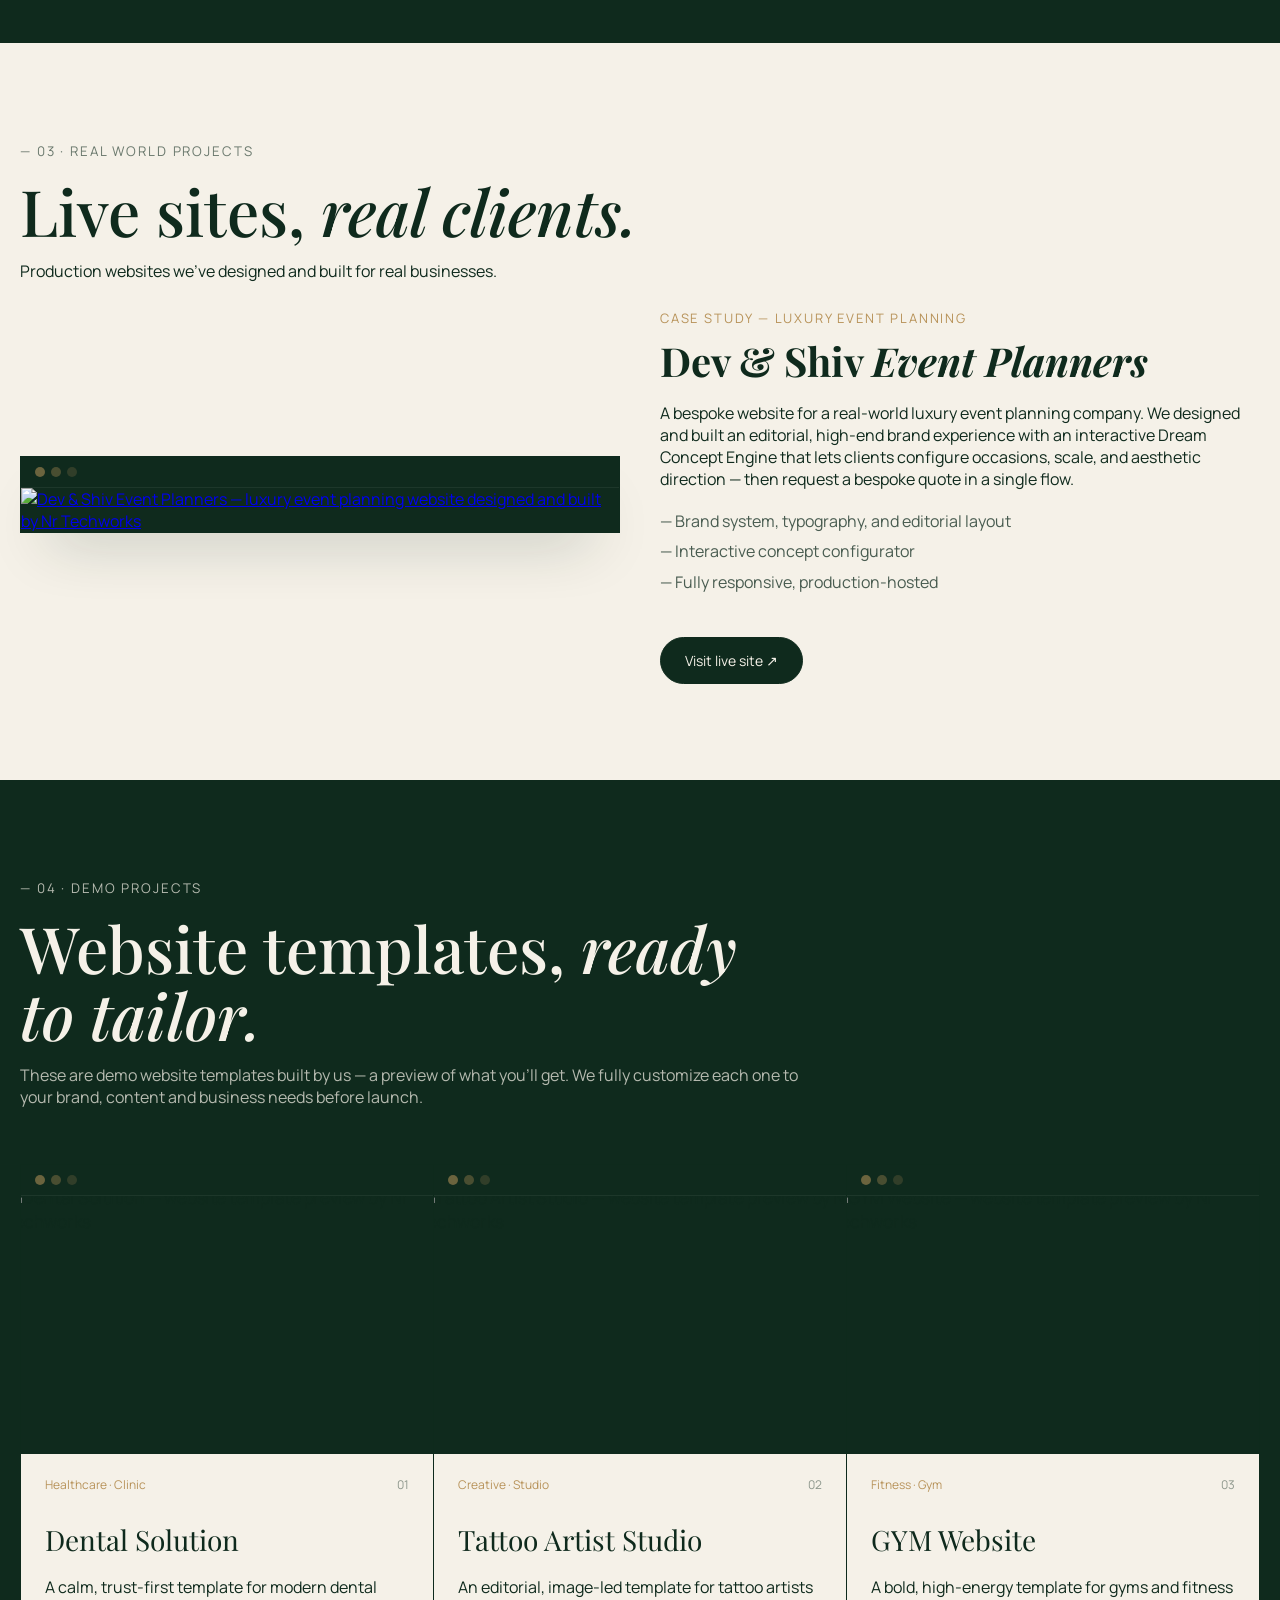
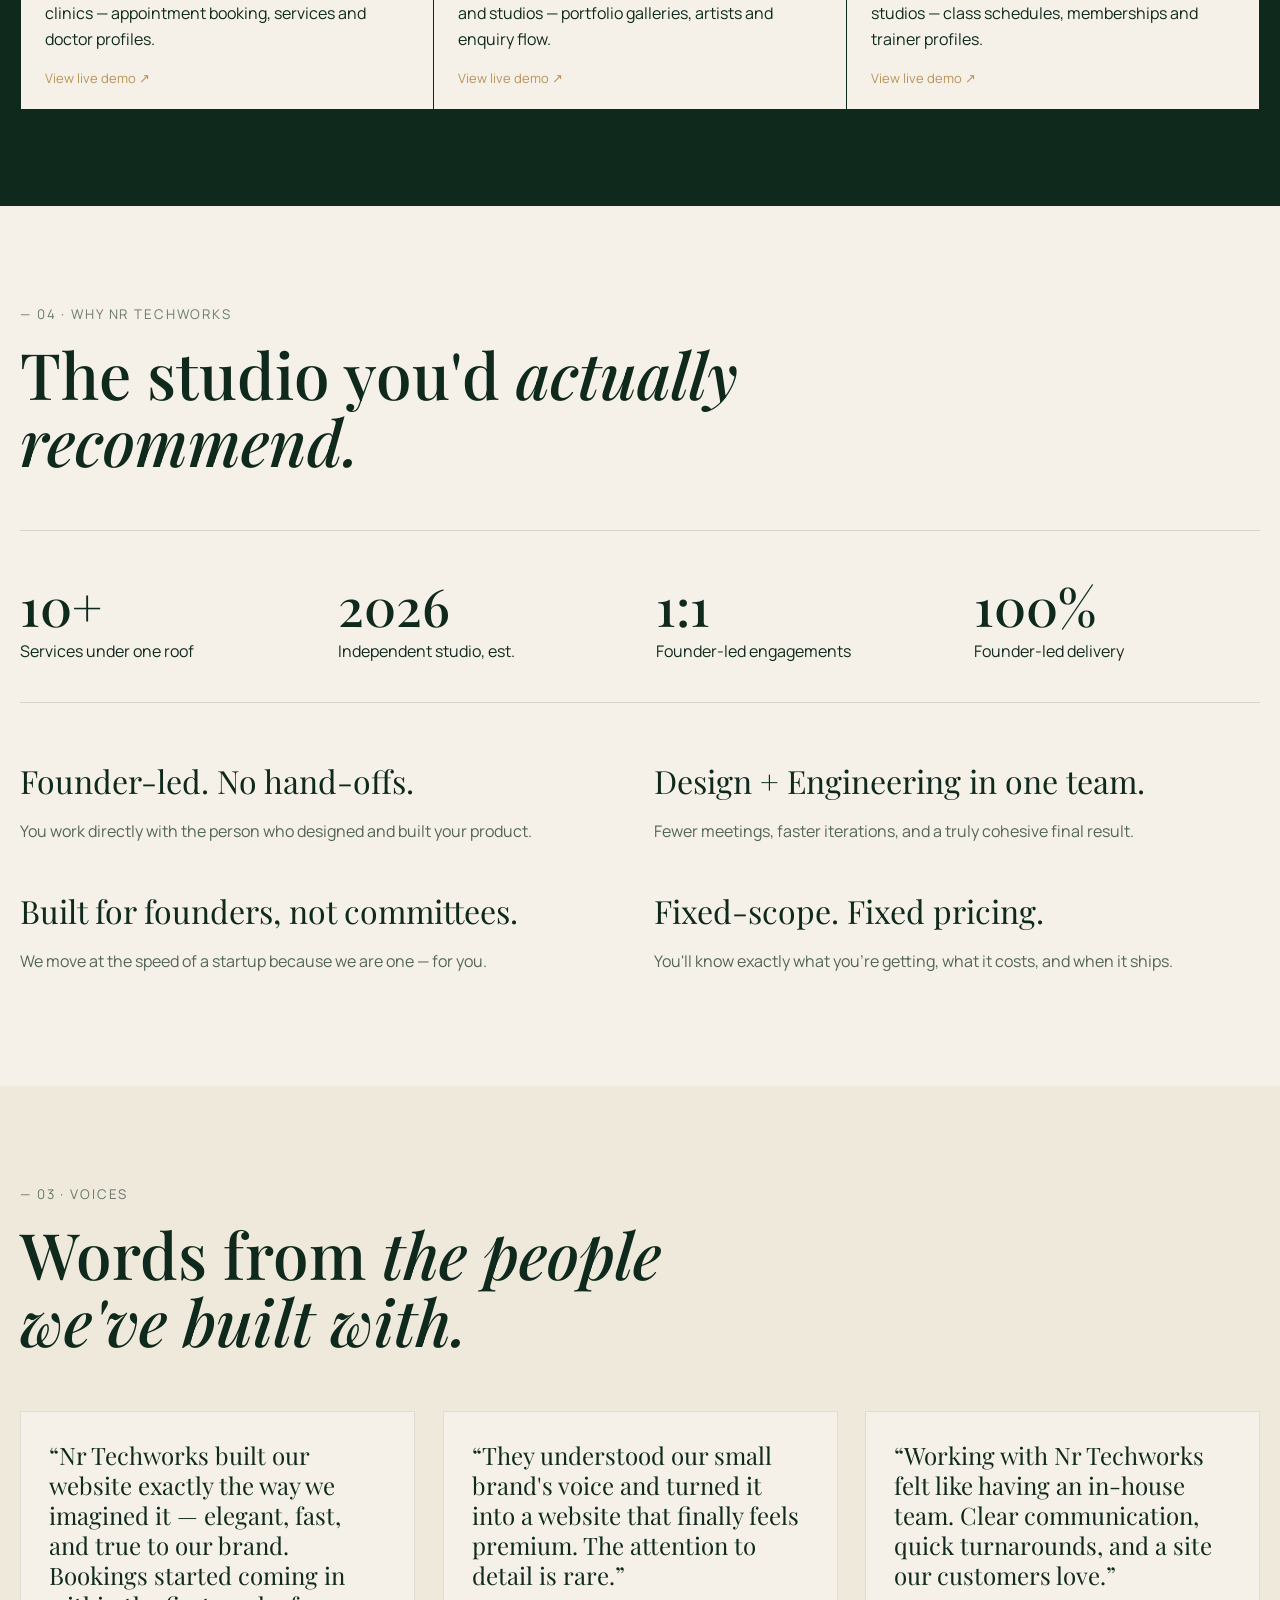
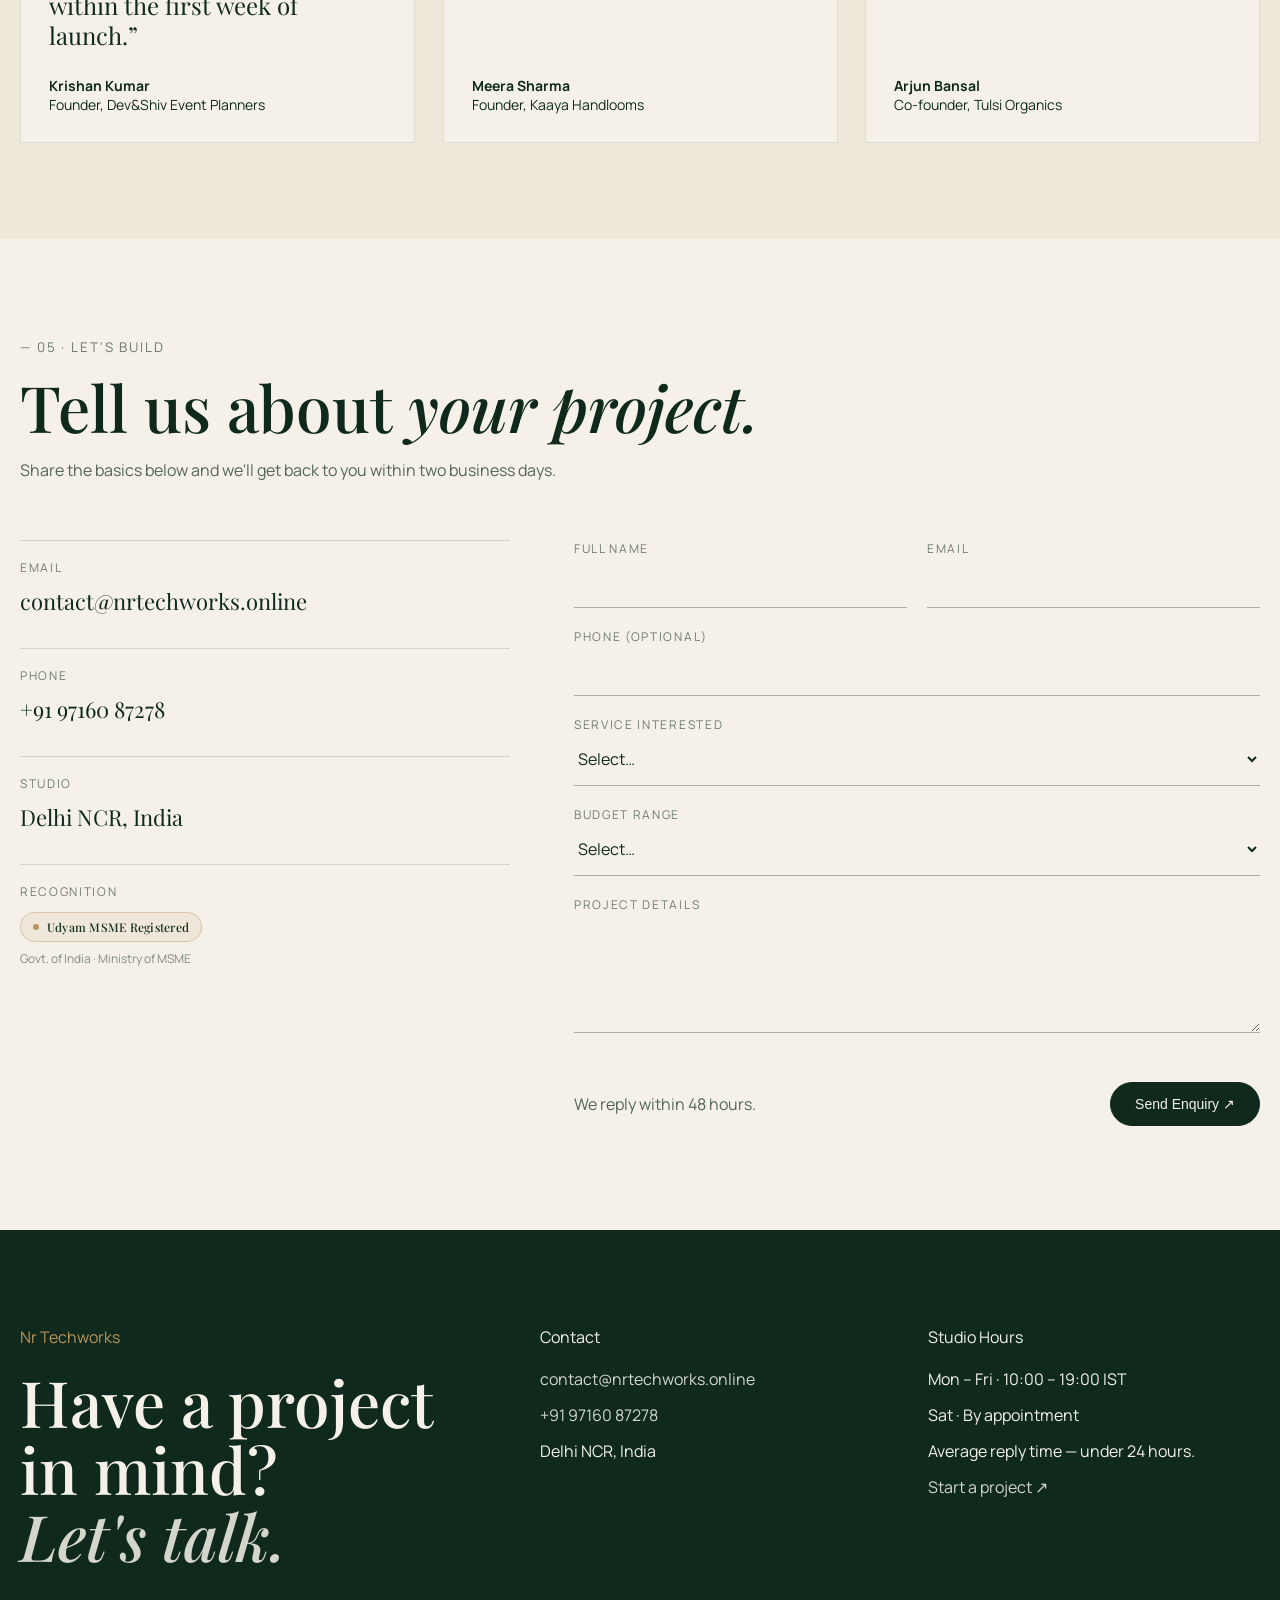
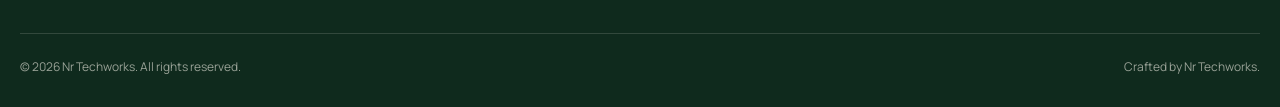
==== commit a7d85379: "Changes Co-authored-by: Nitinroy-dev <193853187+Nitinroy-dev@users.noreply.github.com>" ====
--- a/cloudflare-dist/index.html
+++ b/cloudflare-dist/index.html
@@ -57,6 +57,10 @@
       a.card, a.card * { text-decoration: none; }
       a.card h3, a.card p { color: var(--ink); }
       .card:hover { transform: translateY(-4px); box-shadow: 0 20px 40px -24px rgba(15,42,29,.25); }
+      a.card { will-change: transform; }
+      a.card:hover { transform: translateY(-14px) scale(1.035); box-shadow: 0 40px 80px -30px rgba(15,42,29,.55), 0 0 0 1px rgba(184,147,90,.4); z-index: 2; }
+      a.card .work-frame img { transition: transform .7s cubic-bezier(.22,1,.36,1); }
+      a.card:hover .work-frame img { transform: scale(1.08); }
       .card-top { display: flex; justify-content: space-between; font-size: 12px; color: rgba(15,42,29,.45); }
       .card h3 { margin: 28px 0 12px; font: 28px "Playfair Display", Georgia, serif; }
       .card p, .process p, .why p, blockquote + p { color: rgba(15,42,29,.7); line-height: 1.65; }
@@ -95,6 +99,7 @@
       .reveal { opacity: 0; transform: translateY(24px); transition: opacity .9s cubic-bezier(.22,1,.36,1), transform .9s cubic-bezier(.22,1,.36,1); transition-delay: var(--delay, 0ms); will-change: opacity, transform; }
       .reveal.in { opacity: 1; transform: translateY(0); }
       .reveal.in.card:hover { transform: translateY(-4px); }
+      .reveal.in a.card:hover { transform: translateY(-14px) scale(1.035); }
       .hero .media-shell { min-height: 100%; } @media (max-width: 850px) { .hero video { aspect-ratio: 4 / 5; } .nav { height: 68px; } nav, header .button { display: none; } .hero, .contact-grid, .footer-grid, .process-row { grid-template-columns: 1fr; } .service-grid, .test-grid, .why-grid { grid-template-columns: 1fr; } .stats { grid-template-columns: repeat(2, 1fr); } section { padding: 76px 0; } .two { grid-template-columns: 1fr; } }
       @media (prefers-reduced-motion: reduce) { *, *::before, *::after { animation: none !important; transition: none !important; scroll-behavior: auto !important; } .rise, .reveal { opacity: 1; transform: none; } }
       .modal-overlay { position: fixed; inset: 0; background: rgba(15,42,29,.8); backdrop-filter: blur(6px); display: none; align-items: center; justify-content: center; padding: 16px; z-index: 100; }
@@ -140,7 +145,7 @@
       <section id="demos" class="dark"><div class="wrap"><div class="section-title"><small>— 04 · Demo Projects</small><h2 class="serif">Website templates, <em>ready to tailor.</em></h2><p>These are demo website templates built by us — a preview of what you'll get. We fully customize each one to your brand, content and business needs before launch.</p></div><div class="service-grid"><a class="card" href="https://demo-dental-solution.vercel.app/" target="_blank" rel="noopener noreferrer" style="padding:0;overflow:hidden;display:block"><div class="work-chrome"><span></span><span></span><span></span></div><div class="work-frame" style="aspect-ratio:16/10;background:#0f2a1d;overflow:hidden"><img src="/demos/dental.jpg" alt="Dental Solution — website template preview by Nr Techworks" loading="lazy" style="width:100%;height:100%;object-fit:cover;object-position:top" /></div><div style="padding:22px 24px"><div class="card-top"><span class="gold">Healthcare · Clinic</span><span>01</span></div><h3>Dental Solution</h3><p>A calm, trust-first template for modern dental clinics — appointment booking, services and doctor profiles.</p><div class="gold" style="margin-top:12px;font-size:13px">View live demo ↗</div></div></a><a class="card" href="https://Tatoo-artist-demo.vercel.app" target="_blank" rel="noopener noreferrer" style="padding:0;overflow:hidden;display:block"><div class="work-chrome"><span></span><span></span><span></span></div><div class="work-frame" style="aspect-ratio:16/10;background:#0f2a1d;overflow:hidden"><img src="/demos/tattoo.jpg" alt="Tattoo Artist Studio — website template preview by Nr Techworks" loading="lazy" style="width:100%;height:100%;object-fit:cover;object-position:top" /></div><div style="padding:22px 24px"><div class="card-top"><span class="gold">Creative · Studio</span><span>02</span></div><h3>Tattoo Artist Studio</h3><p>An editorial, image-led template for tattoo artists and studios — portfolio galleries, artists and enquiry flow.</p><div class="gold" style="margin-top:12px;font-size:13px">View live demo ↗</div></div></a><a class="card" href="https://ironforge-gym-demo.vercel.app/" target="_blank" rel="noopener noreferrer" style="padding:0;overflow:hidden;display:block"><div class="work-chrome"><span></span><span></span><span></span></div><div class="work-frame" style="aspect-ratio:16/10;background:#0f2a1d;overflow:hidden"><img src="/demos/gym.jpg" alt="GYM Website — website template preview by Nr Techworks" loading="lazy" style="width:100%;height:100%;object-fit:cover;object-position:top" /></div><div style="padding:22px 24px"><div class="card-top"><span class="gold">Fitness · Gym</span><span>03</span></div><h3>GYM Website</h3><p>A bold, high-energy template for gyms and fitness studios — class schedules, memberships and trainer profiles.</p><div class="gold" style="margin-top:12px;font-size:13px">View live demo ↗</div></div></a></div></div></section>
       <section><div class="wrap"><div class="section-title"><small>— 04 · Why Nr Techworks</small><h2 class="serif">The studio you'd <em>actually recommend.</em></h2></div><div class="stats"><div class="stat"><strong>10+</strong><span>Services under one roof</span></div><div class="stat"><strong>2026</strong><span>Independent studio, est.</span></div><div class="stat"><strong>1:1</strong><span>Founder-led engagements</span></div><div class="stat"><strong>100%</strong><span>Founder-led delivery</span></div></div><div class="why-grid"><div class="why"><h3>Founder-led. No hand-offs.</h3><p>You work directly with the person who designed and built your product.</p></div><div class="why"><h3>Design + Engineering in one team.</h3><p>Fewer meetings, faster iterations, and a truly cohesive final result.</p></div><div class="why"><h3>Built for founders, not committees.</h3><p>We move at the speed of a startup because we are one — for you.</p></div><div class="why"><h3>Fixed-scope. Fixed pricing.</h3><p>You'll know exactly what you're getting, what it costs, and when it ships.</p></div></div></div></section>
       <section id="testimonials" class="testimonials"><div class="wrap"><div class="section-title"><small>— 03 · Voices</small><h2 class="serif">Words from <em>the people we've built with.</em></h2></div><div class="test-grid"><figure><blockquote>“Nr Techworks built our website exactly the way we imagined it — elegant, fast, and true to our brand. Bookings started coming in within the first week of launch.”</blockquote><figcaption><strong>Krishan Kumar</strong><br />Founder, Dev&Shiv Event Planners</figcaption></figure><figure><blockquote>“They understood our small brand's voice and turned it into a website that finally feels premium. The attention to detail is rare.”</blockquote><figcaption><strong>Meera Sharma</strong><br />Founder, Kaaya Handlooms</figcaption></figure><figure><blockquote>“Working with Nr Techworks felt like having an in-house team. Clear communication, quick turnarounds, and a site our customers love.”</blockquote><figcaption><strong>Arjun Bansal</strong><br />Co-founder, Tulsi Organics</figcaption></figure></div></div></section>
-      <section id="contact"><div class="wrap"><div class="section-title"><small>— 05 · Let's Build</small><h2 class="serif">Tell us about <em>your project.</em></h2></div><p class="lead">Share the basics below and we'll get back to you within two business days.</p><div class="contact-grid"><div><div class="contact-item"><small>Email</small><a href="mailto:contact@nrtechworks.online">contact@nrtechworks.online</a></div><div class="contact-item"><small>Phone</small><a href="tel:+919716087278">+91 97160 87278</a></div><div class="contact-item"><small>Studio</small><div>Delhi NCR, India</div></div></div><form id="enquiry-form" action="https://formsubmit.co/contact@nrtechworks.online" method="POST" target="formsubmit-iframe"><input type="hidden" name="_subject" value="New enquiry from nrtechworks.online" /><input type="hidden" name="_captcha" value="false" /><input type="hidden" name="_next" value="https://formsubmit.co/thanks" /><input type="text" name="_honey" class="hidden-el" tabindex="-1" autocomplete="off" /><div class="two"><div><label for="name">Full Name</label><input id="name" name="name" required /></div><div><label for="email">Email</label><input id="email" name="email" type="email" required /></div></div><div><label for="phone">Phone (optional)</label><input id="phone" name="phone" /></div><div><label for="service">Service Interested</label><select id="service" name="service" required><option value="">Select…</option><option>Web Design & Development</option><option>Web Applications</option><option>UI / UX Design</option><option>Search Engine Optimisation</option><option>Meta Ads</option><option>Social Media</option><option>Branding</option><option>Maintenance & Support</option></select></div><div><label for="budget">Budget Range</label><select id="budget" name="budget"><option value="">Select…</option><option>Under ₹50,000</option><option>₹50,000 – ₹1,50,000</option><option>₹1,50,000 – ₹5,00,000</option><option>₹5,00,000 – ₹15,00,000</option><option>₹15,00,000+</option></select></div><div><label for="message">Project Details</label><textarea id="message" name="message"></textarea></div><div class="form-end"><p class="lead">We reply within 48 hours.</p><button class="button" type="submit">Send Enquiry ↗</button></div></form></div></div><iframe name="formsubmit-iframe" title="formsubmit" class="hidden-el"></iframe></section>
+      <section id="contact"><div class="wrap"><div class="section-title"><small>— 05 · Let's Build</small><h2 class="serif">Tell us about <em>your project.</em></h2></div><p class="lead">Share the basics below and we'll get back to you within two business days.</p><div class="contact-grid"><div><div class="contact-item"><small>Email</small><a href="mailto:contact@nrtechworks.online">contact@nrtechworks.online</a></div><div class="contact-item"><small>Phone</small><a href="tel:+919716087278">+91 97160 87278</a></div><div class="contact-item"><small>Studio</small><div>Delhi NCR, India</div></div><div class="contact-item"><small>Recognition</small><div style="margin-top:6px"><span style="display:inline-flex;align-items:center;gap:8px;border:1px solid rgba(184,147,90,0.4);background:rgba(184,147,90,0.1);color:#0f2a1d;padding:6px 12px;border-radius:999px;font-size:12px;font-weight:500;letter-spacing:0.02em"><span style="width:6px;height:6px;border-radius:999px;background:#b8935a"></span>Udyam MSME Registered</span></div><p style="margin-top:8px;font-size:12px;color:rgba(15,42,29,0.5)">Govt. of India · Ministry of MSME</p></div></div><form id="enquiry-form" action="https://formsubmit.co/contact@nrtechworks.online" method="POST" target="formsubmit-iframe"><input type="hidden" name="_subject" value="New enquiry from nrtechworks.online" /><input type="hidden" name="_captcha" value="false" /><input type="hidden" name="_next" value="https://formsubmit.co/thanks" /><input type="text" name="_honey" class="hidden-el" tabindex="-1" autocomplete="off" /><div class="two"><div><label for="name">Full Name</label><input id="name" name="name" required /></div><div><label for="email">Email</label><input id="email" name="email" type="email" required /></div></div><div><label for="phone">Phone (optional)</label><input id="phone" name="phone" /></div><div><label for="service">Service Interested</label><select id="service" name="service" required><option value="">Select…</option><option>Web Design & Development</option><option>Web Applications</option><option>UI / UX Design</option><option>Search Engine Optimisation</option><option>Meta Ads</option><option>Social Media</option><option>Branding</option><option>Maintenance & Support</option></select></div><div><label for="budget">Budget Range</label><select id="budget" name="budget"><option value="">Select…</option><option>Under ₹50,000</option><option>₹50,000 – ₹1,50,000</option><option>₹1,50,000 – ₹5,00,000</option><option>₹5,00,000 – ₹15,00,000</option><option>₹15,00,000+</option></select></div><div><label for="message">Project Details</label><textarea id="message" name="message"></textarea></div><div class="form-end"><p class="lead">We reply within 48 hours.</p><button class="button" type="submit">Send Enquiry ↗</button></div></form></div></div><iframe name="formsubmit-iframe" title="formsubmit" class="hidden-el"></iframe></section>
     </main>
     <div id="thankyou-modal" class="modal-overlay" role="dialog" aria-modal="true"><div class="modal-card"><video id="thankyou-video" autoplay muted loop playsinline poster="/assets/thankyou-poster.jpg"><source src="/assets/thankyou.webm" type="video/webm" /><source src="/assets/thankyou.mp4" type="video/mp4" /></video><div class="modal-body"><h3>Thank you!</h3><p>Your enquiry just landed in our inbox. We'll get back to you within 48 hours.</p><button class="button" type="button">Back to Homepage ↗</button></div></div></div>
     <footer><div class="wrap"><div class="footer-grid"><div><div class="gold">Nr Techworks</div><h3>Have a project in mind?<br /><a href="#contact"><em>Let's talk.</em></a></h3></div><div><div>Contact</div><ul><li><a href="mailto:contact@nrtechworks.online">contact@nrtechworks.online</a></li><li><a href="tel:+919716087278">+91 97160 87278</a></li><li>Delhi NCR, India</li></ul></div><div><div>Studio Hours</div><ul><li>Mon – Fri · 10:00 – 19:00 IST</li><li>Sat · By appointment</li><li>Average reply time — under 24 hours.</li><li><a href="#contact">Start a project ↗</a></li></ul></div></div><div class="bottom"><div>© 2026 Nr Techworks. All rights reserved.</div><div>Crafted by Nr Techworks.</div></div></div></footer>
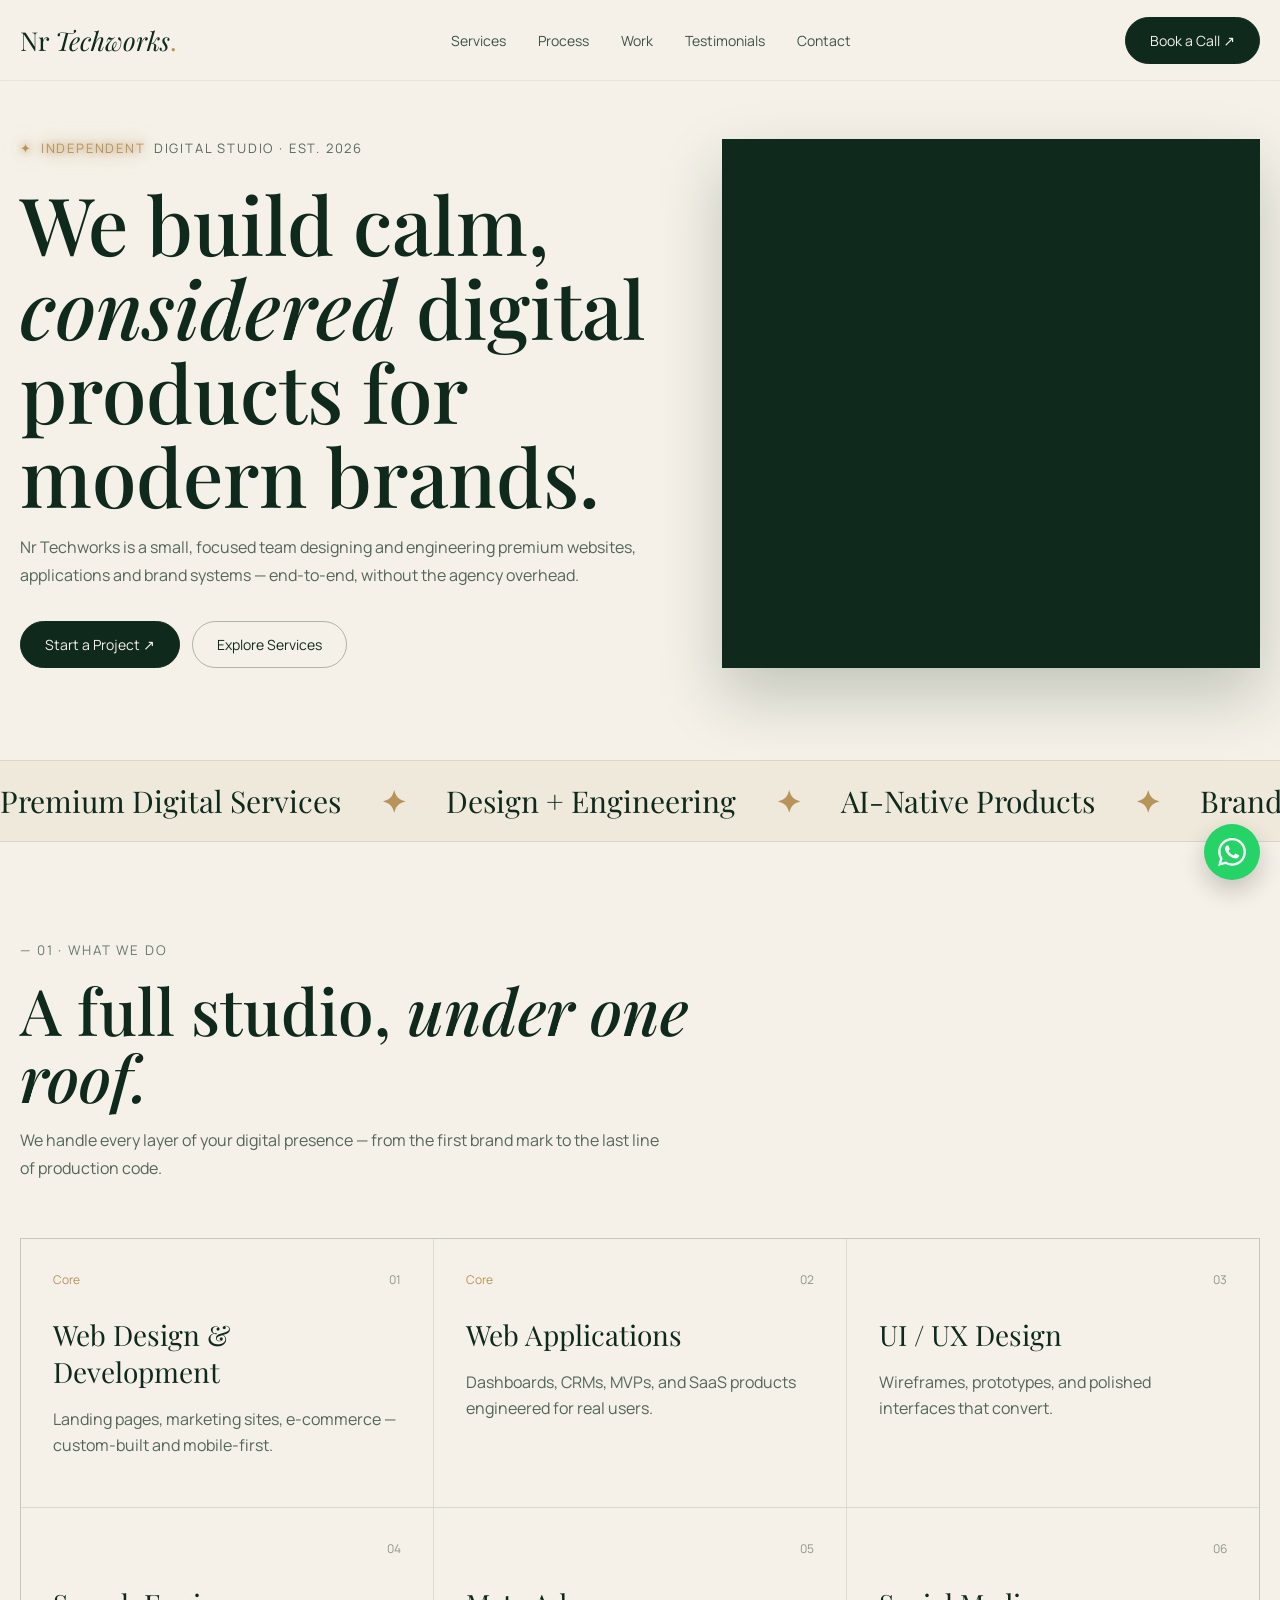
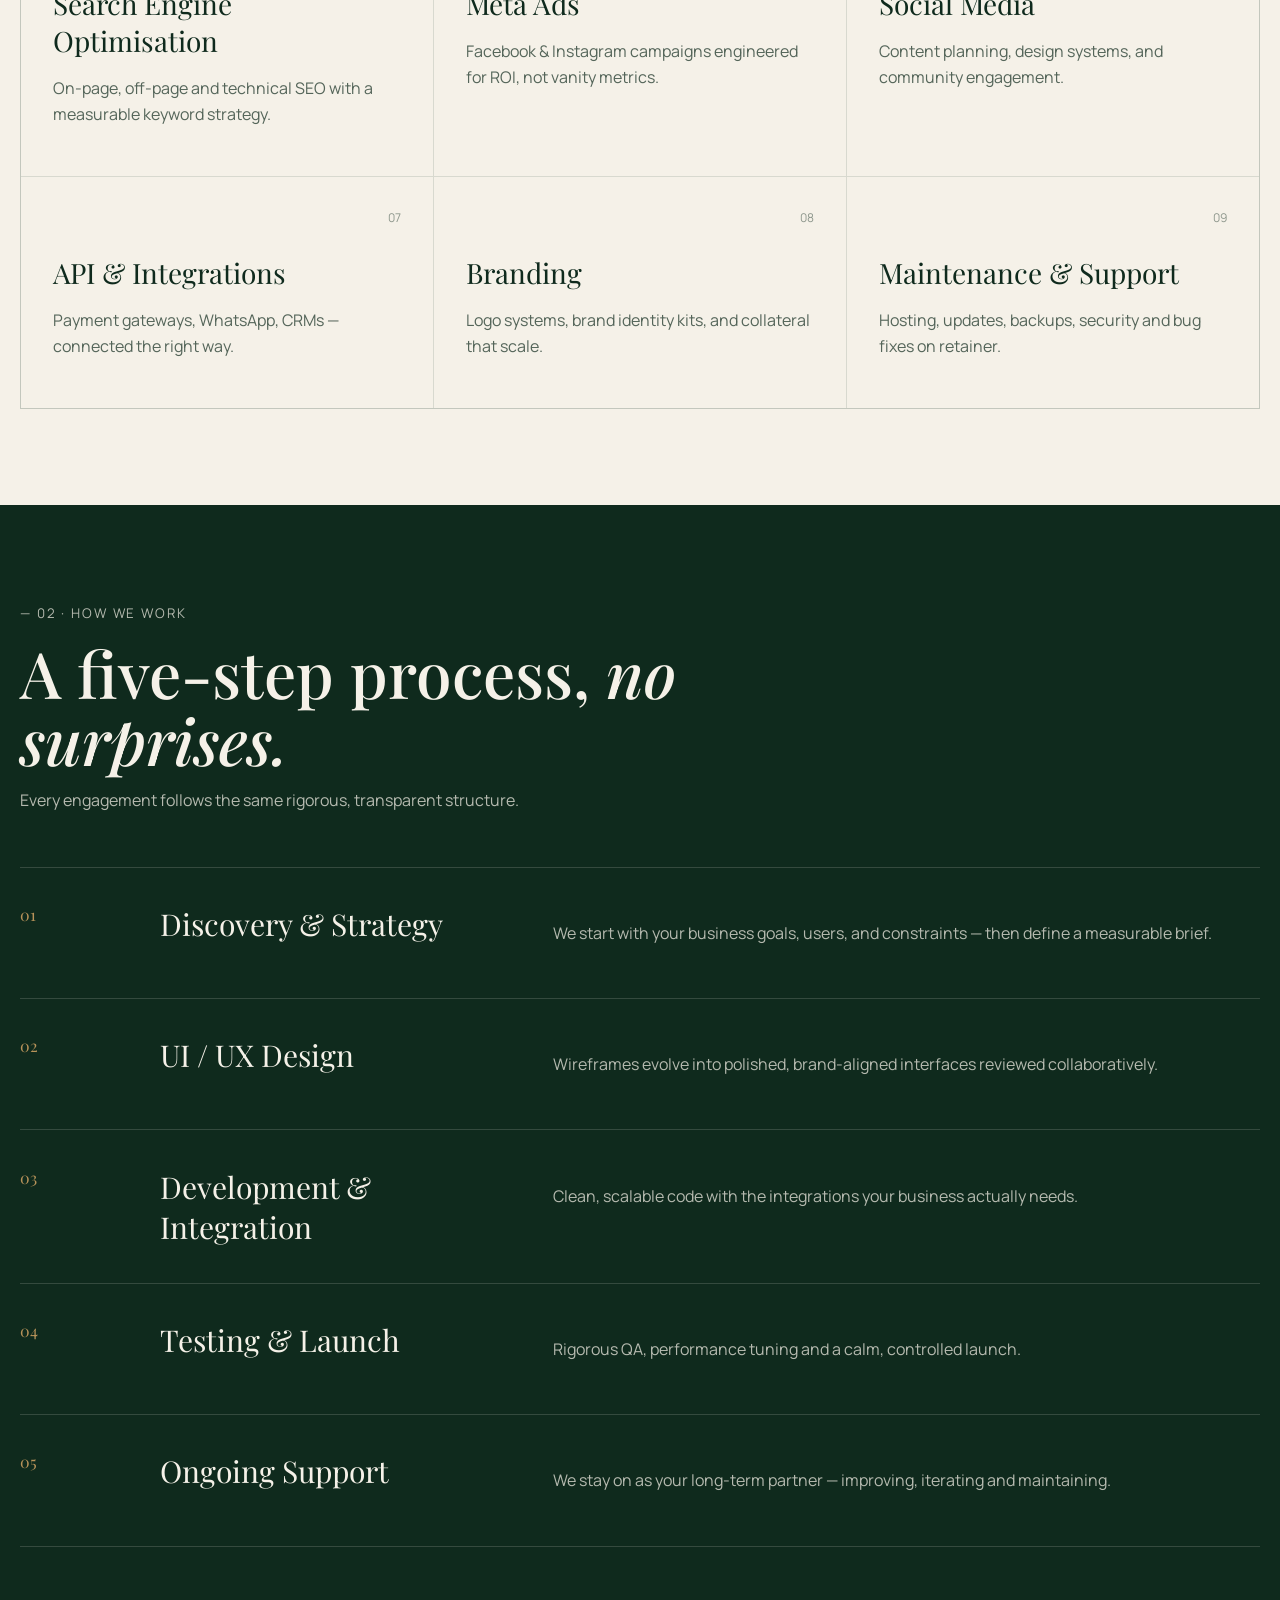
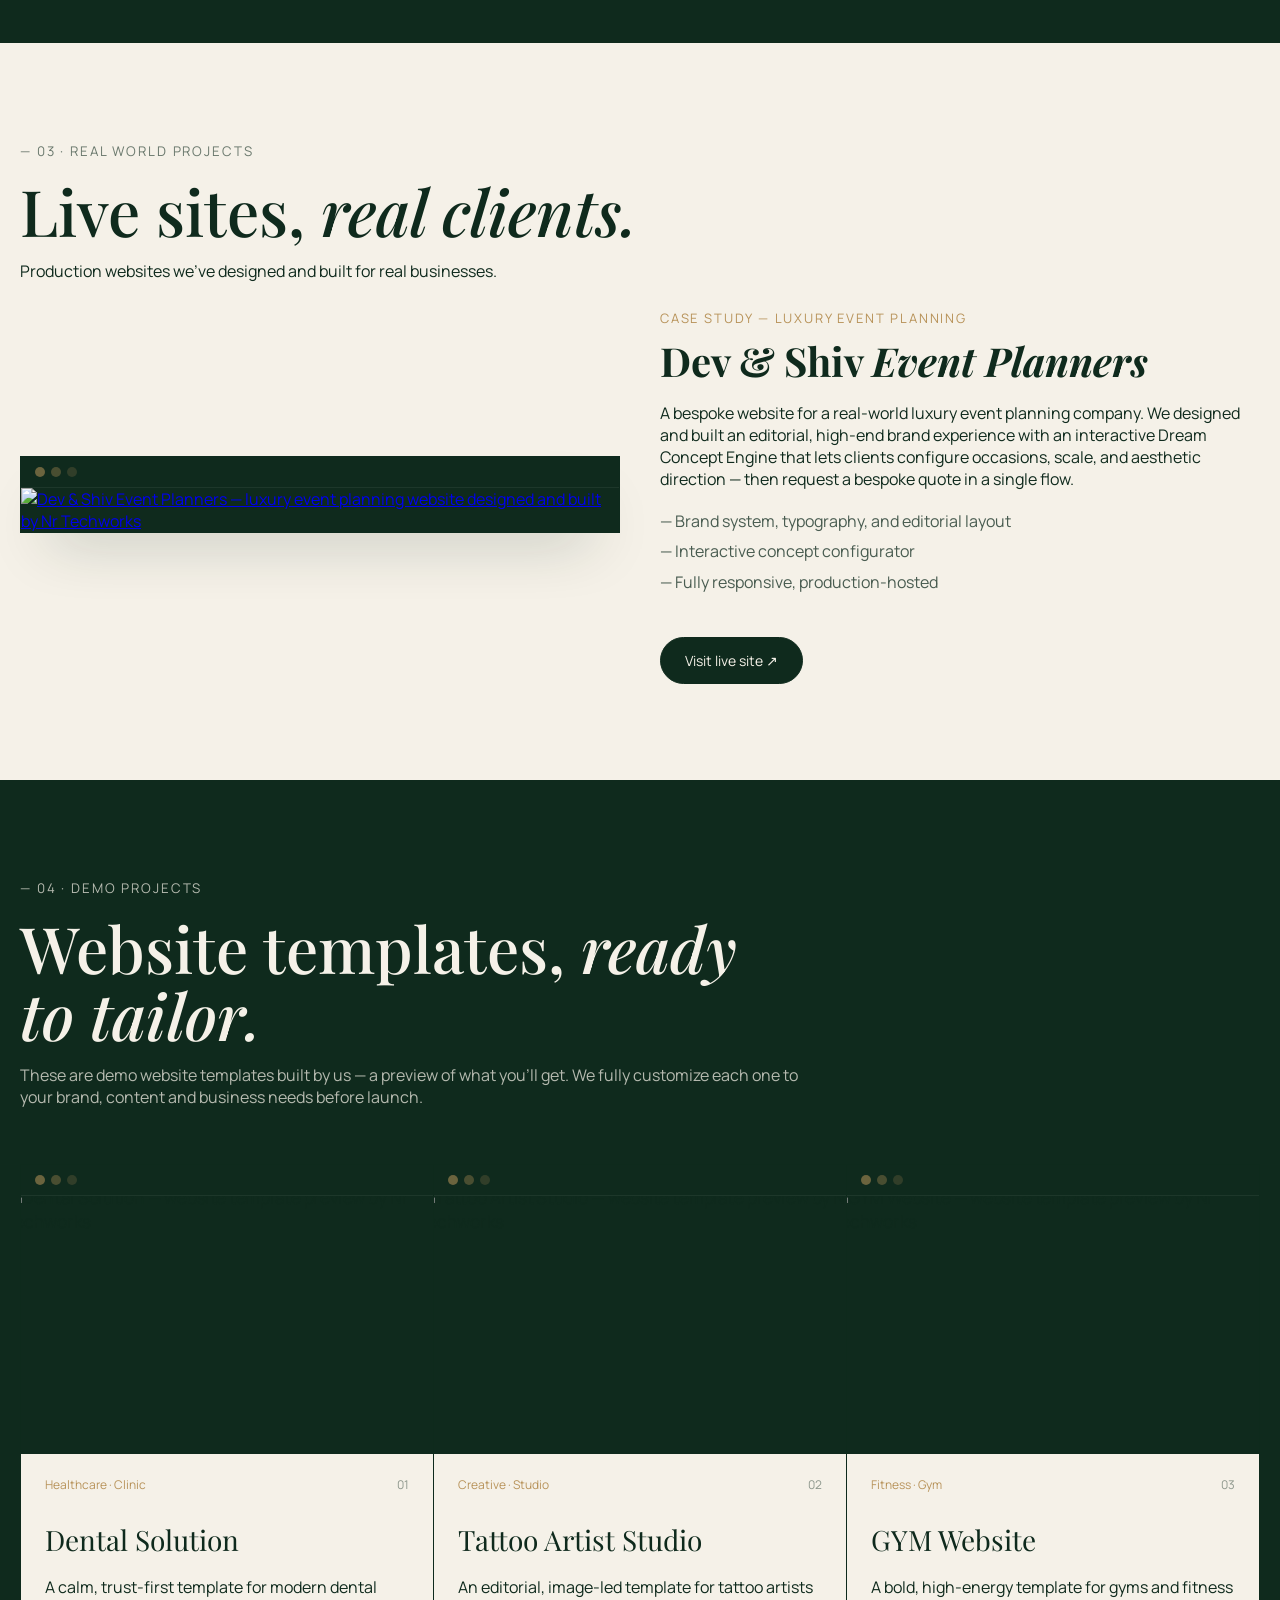
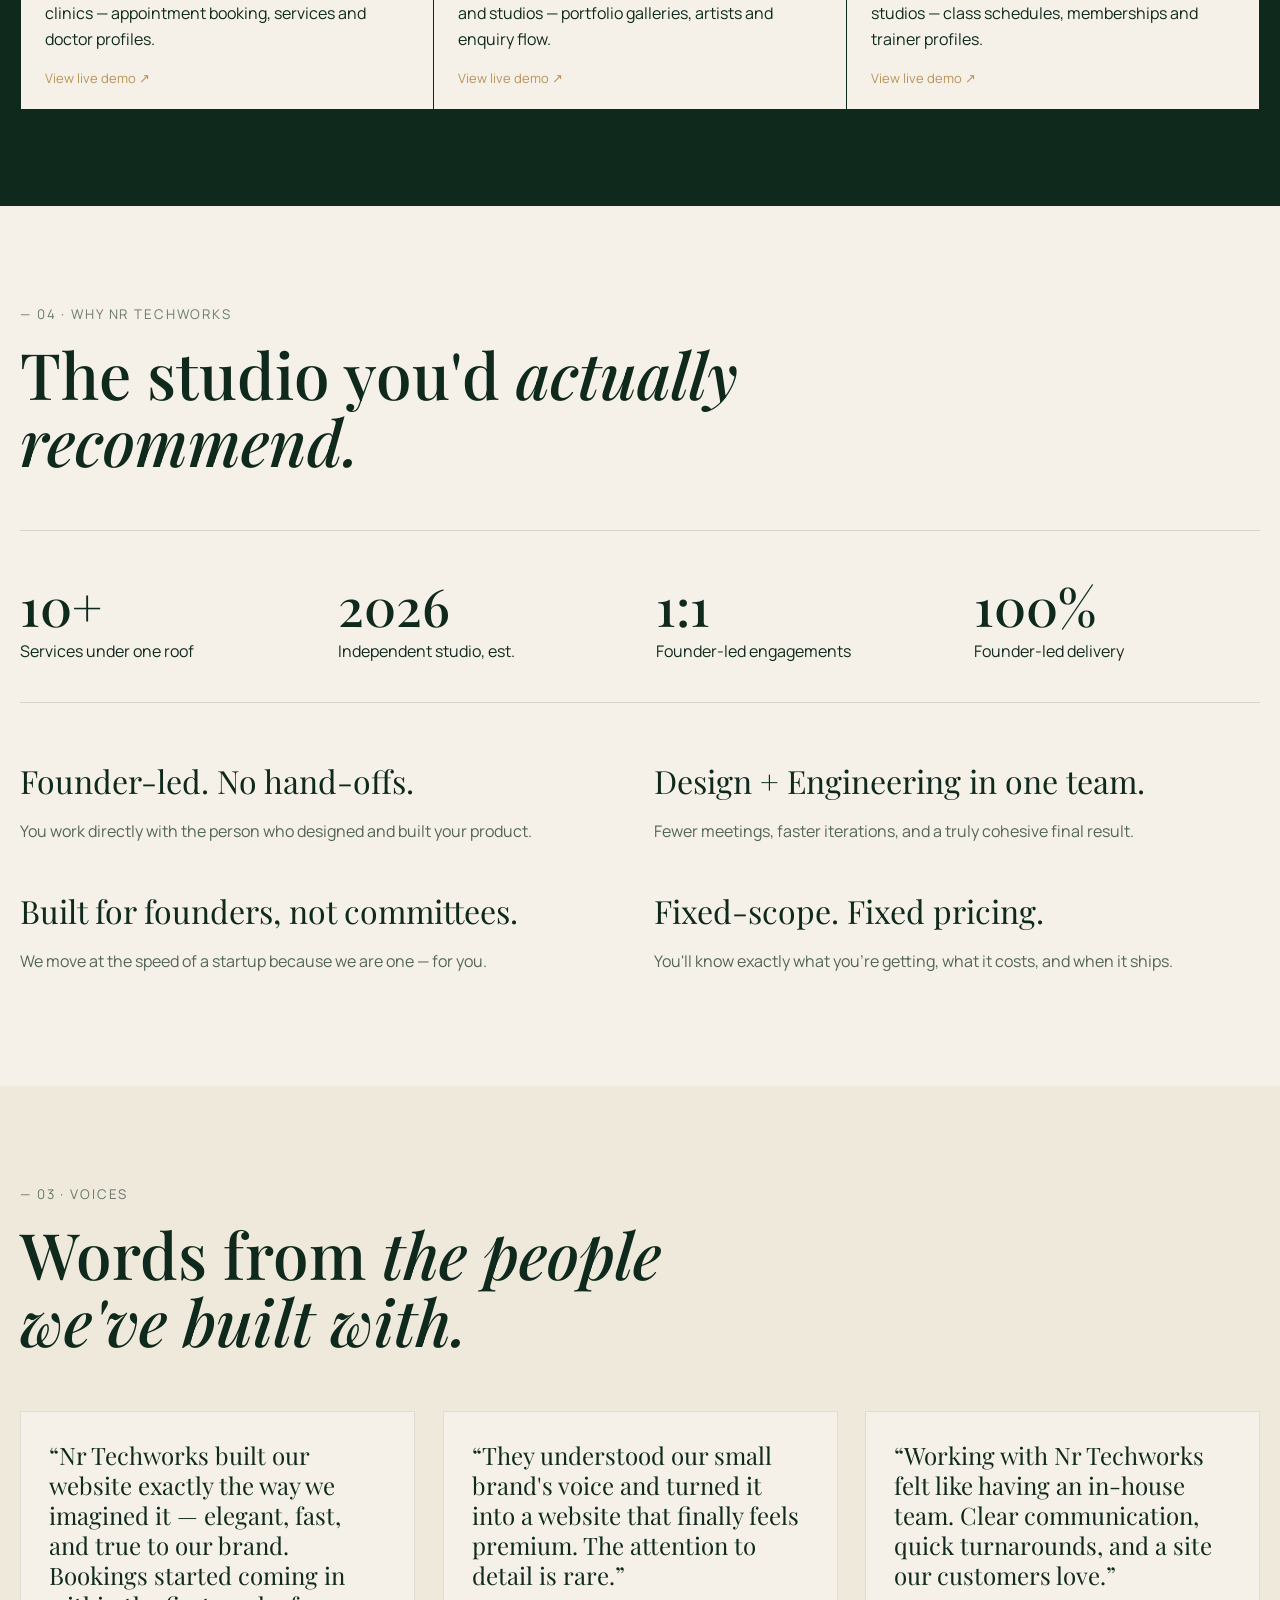
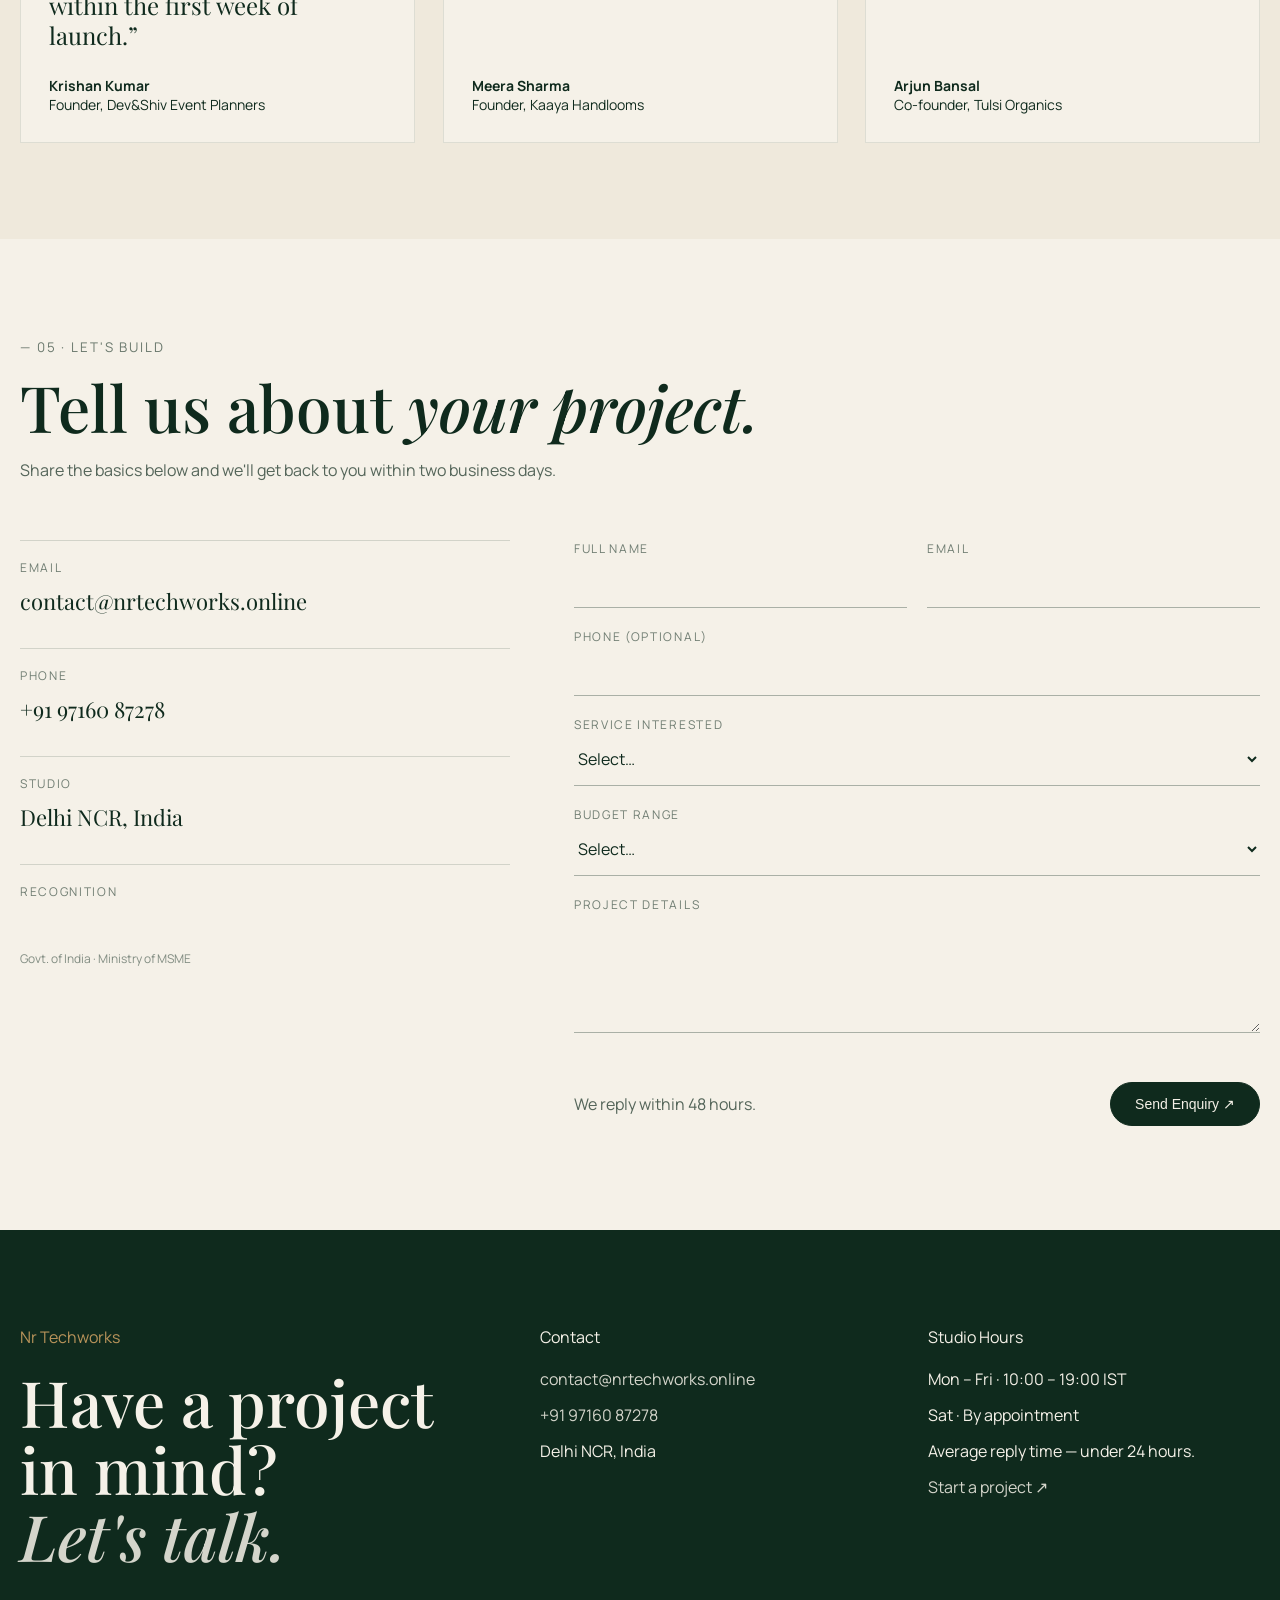
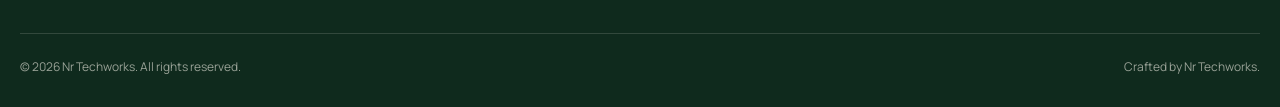
==== commit 6456f253: "Changes Co-authored-by: Nitinroy-dev <193853187+Nitinroy-dev@users.noreply.github.com>" ====
--- a/cloudflare-dist/index.html
+++ b/cloudflare-dist/index.html
@@ -132,7 +132,13 @@
       .work-list { margin-top: 16px; padding-left: 0; list-style: none; color: rgba(15,42,29,.75); line-height: 1.9; }
       .work-cta { margin-top: 24px; display: inline-block; }
       @media (max-width: 850px) { .work-grid { grid-template-columns: 1fr; } .work-title { font-size: 32px; } }
-    </style>
+    
+@keyframes udyam-dot-pulse{0%,100%{box-shadow:0 0 0 0 rgba(184,147,90,.6);transform:scale(1)}50%{box-shadow:0 0 0 6px rgba(184,147,90,0);transform:scale(1.25)}}
+.udyam-dot{animation:udyam-dot-pulse 2.2s ease-in-out infinite}
+@keyframes udyam-shimmer{0%{background-position:-140% 0}60%{background-position:140% 0}100%{background-position:140% 0}}
+.udyam-badge{position:relative;overflow:hidden;background-image:linear-gradient(100deg,rgba(184,147,90,0) 30%,rgba(184,147,90,.35) 50%,rgba(184,147,90,0) 70%);background-size:220% 100%;background-repeat:no-repeat;background-color:rgba(184,147,90,.1);animation:udyam-shimmer 3.6s ease-in-out infinite;transition:transform .5s ease, border-color .5s ease}
+.udyam-badge:hover{transform:translateY(-2px);border-color:rgba(184,147,90,.7)}
+</style>
   </head>
   <body>
     <header><div class="wrap nav"><a class="brand serif" href="#">Nr <em>Techworks</em><span class="gold">.</span></a><nav><a href="#services">Services</a><a href="#process">Process</a><a href="#work">Work</a><a href="#testimonials">Testimonials</a><a href="#contact">Contact</a></nav><a class="button" href="#contact">Book a Call ↗</a></div></header>
@@ -145,7 +151,7 @@
       <section id="demos" class="dark"><div class="wrap"><div class="section-title"><small>— 04 · Demo Projects</small><h2 class="serif">Website templates, <em>ready to tailor.</em></h2><p>These are demo website templates built by us — a preview of what you'll get. We fully customize each one to your brand, content and business needs before launch.</p></div><div class="service-grid"><a class="card" href="https://demo-dental-solution.vercel.app/" target="_blank" rel="noopener noreferrer" style="padding:0;overflow:hidden;display:block"><div class="work-chrome"><span></span><span></span><span></span></div><div class="work-frame" style="aspect-ratio:16/10;background:#0f2a1d;overflow:hidden"><img src="/demos/dental.jpg" alt="Dental Solution — website template preview by Nr Techworks" loading="lazy" style="width:100%;height:100%;object-fit:cover;object-position:top" /></div><div style="padding:22px 24px"><div class="card-top"><span class="gold">Healthcare · Clinic</span><span>01</span></div><h3>Dental Solution</h3><p>A calm, trust-first template for modern dental clinics — appointment booking, services and doctor profiles.</p><div class="gold" style="margin-top:12px;font-size:13px">View live demo ↗</div></div></a><a class="card" href="https://Tatoo-artist-demo.vercel.app" target="_blank" rel="noopener noreferrer" style="padding:0;overflow:hidden;display:block"><div class="work-chrome"><span></span><span></span><span></span></div><div class="work-frame" style="aspect-ratio:16/10;background:#0f2a1d;overflow:hidden"><img src="/demos/tattoo.jpg" alt="Tattoo Artist Studio — website template preview by Nr Techworks" loading="lazy" style="width:100%;height:100%;object-fit:cover;object-position:top" /></div><div style="padding:22px 24px"><div class="card-top"><span class="gold">Creative · Studio</span><span>02</span></div><h3>Tattoo Artist Studio</h3><p>An editorial, image-led template for tattoo artists and studios — portfolio galleries, artists and enquiry flow.</p><div class="gold" style="margin-top:12px;font-size:13px">View live demo ↗</div></div></a><a class="card" href="https://ironforge-gym-demo.vercel.app/" target="_blank" rel="noopener noreferrer" style="padding:0;overflow:hidden;display:block"><div class="work-chrome"><span></span><span></span><span></span></div><div class="work-frame" style="aspect-ratio:16/10;background:#0f2a1d;overflow:hidden"><img src="/demos/gym.jpg" alt="GYM Website — website template preview by Nr Techworks" loading="lazy" style="width:100%;height:100%;object-fit:cover;object-position:top" /></div><div style="padding:22px 24px"><div class="card-top"><span class="gold">Fitness · Gym</span><span>03</span></div><h3>GYM Website</h3><p>A bold, high-energy template for gyms and fitness studios — class schedules, memberships and trainer profiles.</p><div class="gold" style="margin-top:12px;font-size:13px">View live demo ↗</div></div></a></div></div></section>
       <section><div class="wrap"><div class="section-title"><small>— 04 · Why Nr Techworks</small><h2 class="serif">The studio you'd <em>actually recommend.</em></h2></div><div class="stats"><div class="stat"><strong>10+</strong><span>Services under one roof</span></div><div class="stat"><strong>2026</strong><span>Independent studio, est.</span></div><div class="stat"><strong>1:1</strong><span>Founder-led engagements</span></div><div class="stat"><strong>100%</strong><span>Founder-led delivery</span></div></div><div class="why-grid"><div class="why"><h3>Founder-led. No hand-offs.</h3><p>You work directly with the person who designed and built your product.</p></div><div class="why"><h3>Design + Engineering in one team.</h3><p>Fewer meetings, faster iterations, and a truly cohesive final result.</p></div><div class="why"><h3>Built for founders, not committees.</h3><p>We move at the speed of a startup because we are one — for you.</p></div><div class="why"><h3>Fixed-scope. Fixed pricing.</h3><p>You'll know exactly what you're getting, what it costs, and when it ships.</p></div></div></div></section>
       <section id="testimonials" class="testimonials"><div class="wrap"><div class="section-title"><small>— 03 · Voices</small><h2 class="serif">Words from <em>the people we've built with.</em></h2></div><div class="test-grid"><figure><blockquote>“Nr Techworks built our website exactly the way we imagined it — elegant, fast, and true to our brand. Bookings started coming in within the first week of launch.”</blockquote><figcaption><strong>Krishan Kumar</strong><br />Founder, Dev&Shiv Event Planners</figcaption></figure><figure><blockquote>“They understood our small brand's voice and turned it into a website that finally feels premium. The attention to detail is rare.”</blockquote><figcaption><strong>Meera Sharma</strong><br />Founder, Kaaya Handlooms</figcaption></figure><figure><blockquote>“Working with Nr Techworks felt like having an in-house team. Clear communication, quick turnarounds, and a site our customers love.”</blockquote><figcaption><strong>Arjun Bansal</strong><br />Co-founder, Tulsi Organics</figcaption></figure></div></div></section>
-      <section id="contact"><div class="wrap"><div class="section-title"><small>— 05 · Let's Build</small><h2 class="serif">Tell us about <em>your project.</em></h2></div><p class="lead">Share the basics below and we'll get back to you within two business days.</p><div class="contact-grid"><div><div class="contact-item"><small>Email</small><a href="mailto:contact@nrtechworks.online">contact@nrtechworks.online</a></div><div class="contact-item"><small>Phone</small><a href="tel:+919716087278">+91 97160 87278</a></div><div class="contact-item"><small>Studio</small><div>Delhi NCR, India</div></div><div class="contact-item"><small>Recognition</small><div style="margin-top:6px"><span style="display:inline-flex;align-items:center;gap:8px;border:1px solid rgba(184,147,90,0.4);background:rgba(184,147,90,0.1);color:#0f2a1d;padding:6px 12px;border-radius:999px;font-size:12px;font-weight:500;letter-spacing:0.02em"><span style="width:6px;height:6px;border-radius:999px;background:#b8935a"></span>Udyam MSME Registered</span></div><p style="margin-top:8px;font-size:12px;color:rgba(15,42,29,0.5)">Govt. of India · Ministry of MSME</p></div></div><form id="enquiry-form" action="https://formsubmit.co/contact@nrtechworks.online" method="POST" target="formsubmit-iframe"><input type="hidden" name="_subject" value="New enquiry from nrtechworks.online" /><input type="hidden" name="_captcha" value="false" /><input type="hidden" name="_next" value="https://formsubmit.co/thanks" /><input type="text" name="_honey" class="hidden-el" tabindex="-1" autocomplete="off" /><div class="two"><div><label for="name">Full Name</label><input id="name" name="name" required /></div><div><label for="email">Email</label><input id="email" name="email" type="email" required /></div></div><div><label for="phone">Phone (optional)</label><input id="phone" name="phone" /></div><div><label for="service">Service Interested</label><select id="service" name="service" required><option value="">Select…</option><option>Web Design & Development</option><option>Web Applications</option><option>UI / UX Design</option><option>Search Engine Optimisation</option><option>Meta Ads</option><option>Social Media</option><option>Branding</option><option>Maintenance & Support</option></select></div><div><label for="budget">Budget Range</label><select id="budget" name="budget"><option value="">Select…</option><option>Under ₹50,000</option><option>₹50,000 – ₹1,50,000</option><option>₹1,50,000 – ₹5,00,000</option><option>₹5,00,000 – ₹15,00,000</option><option>₹15,00,000+</option></select></div><div><label for="message">Project Details</label><textarea id="message" name="message"></textarea></div><div class="form-end"><p class="lead">We reply within 48 hours.</p><button class="button" type="submit">Send Enquiry ↗</button></div></form></div></div><iframe name="formsubmit-iframe" title="formsubmit" class="hidden-el"></iframe></section>
+      <section id="contact"><div class="wrap"><div class="section-title"><small>— 05 · Let's Build</small><h2 class="serif">Tell us about <em>your project.</em></h2></div><p class="lead">Share the basics below and we'll get back to you within two business days.</p><div class="contact-grid"><div><div class="contact-item"><small>Email</small><a href="mailto:contact@nrtechworks.online">contact@nrtechworks.online</a></div><div class="contact-item"><small>Phone</small><a href="tel:+919716087278">+91 97160 87278</a></div><div class="contact-item"><small>Studio</small><div>Delhi NCR, India</div></div><div class="contact-item"><small>Recognition</small><div style="margin-top:6px"><span class="udyam-badge reveal" style="display:inline-flex;align-items:center;gap:8px;border:1px solid rgba(184,147,90,0.4);color:#0f2a1d;padding:6px 12px;border-radius:999px;font-size:12px;font-weight:500;letter-spacing:0.02em"><span class="udyam-dot" style="width:6px;height:6px;border-radius:999px;background:#b8935a"></span>Udyam MSME Registered</span></div><p style="margin-top:8px;font-size:12px;color:rgba(15,42,29,0.5)">Govt. of India · Ministry of MSME</p></div></div><form id="enquiry-form" action="https://formsubmit.co/contact@nrtechworks.online" method="POST" target="formsubmit-iframe"><input type="hidden" name="_subject" value="New enquiry from nrtechworks.online" /><input type="hidden" name="_captcha" value="false" /><input type="hidden" name="_next" value="https://formsubmit.co/thanks" /><input type="text" name="_honey" class="hidden-el" tabindex="-1" autocomplete="off" /><div class="two"><div><label for="name">Full Name</label><input id="name" name="name" required /></div><div><label for="email">Email</label><input id="email" name="email" type="email" required /></div></div><div><label for="phone">Phone (optional)</label><input id="phone" name="phone" /></div><div><label for="service">Service Interested</label><select id="service" name="service" required><option value="">Select…</option><option>Web Design & Development</option><option>Web Applications</option><option>UI / UX Design</option><option>Search Engine Optimisation</option><option>Meta Ads</option><option>Social Media</option><option>Branding</option><option>Maintenance & Support</option></select></div><div><label for="budget">Budget Range</label><select id="budget" name="budget"><option value="">Select…</option><option>Under ₹50,000</option><option>₹50,000 – ₹1,50,000</option><option>₹1,50,000 – ₹5,00,000</option><option>₹5,00,000 – ₹15,00,000</option><option>₹15,00,000+</option></select></div><div><label for="message">Project Details</label><textarea id="message" name="message"></textarea></div><div class="form-end"><p class="lead">We reply within 48 hours.</p><button class="button" type="submit">Send Enquiry ↗</button></div></form></div></div><iframe name="formsubmit-iframe" title="formsubmit" class="hidden-el"></iframe></section>
     </main>
     <div id="thankyou-modal" class="modal-overlay" role="dialog" aria-modal="true"><div class="modal-card"><video id="thankyou-video" autoplay muted loop playsinline poster="/assets/thankyou-poster.jpg"><source src="/assets/thankyou.webm" type="video/webm" /><source src="/assets/thankyou.mp4" type="video/mp4" /></video><div class="modal-body"><h3>Thank you!</h3><p>Your enquiry just landed in our inbox. We'll get back to you within 48 hours.</p><button class="button" type="button">Back to Homepage ↗</button></div></div></div>
     <footer><div class="wrap"><div class="footer-grid"><div><div class="gold">Nr Techworks</div><h3>Have a project in mind?<br /><a href="#contact"><em>Let's talk.</em></a></h3></div><div><div>Contact</div><ul><li><a href="mailto:contact@nrtechworks.online">contact@nrtechworks.online</a></li><li><a href="tel:+919716087278">+91 97160 87278</a></li><li>Delhi NCR, India</li></ul></div><div><div>Studio Hours</div><ul><li>Mon – Fri · 10:00 – 19:00 IST</li><li>Sat · By appointment</li><li>Average reply time — under 24 hours.</li><li><a href="#contact">Start a project ↗</a></li></ul></div></div><div class="bottom"><div>© 2026 Nr Techworks. All rights reserved.</div><div>Crafted by Nr Techworks.</div></div></div></footer>
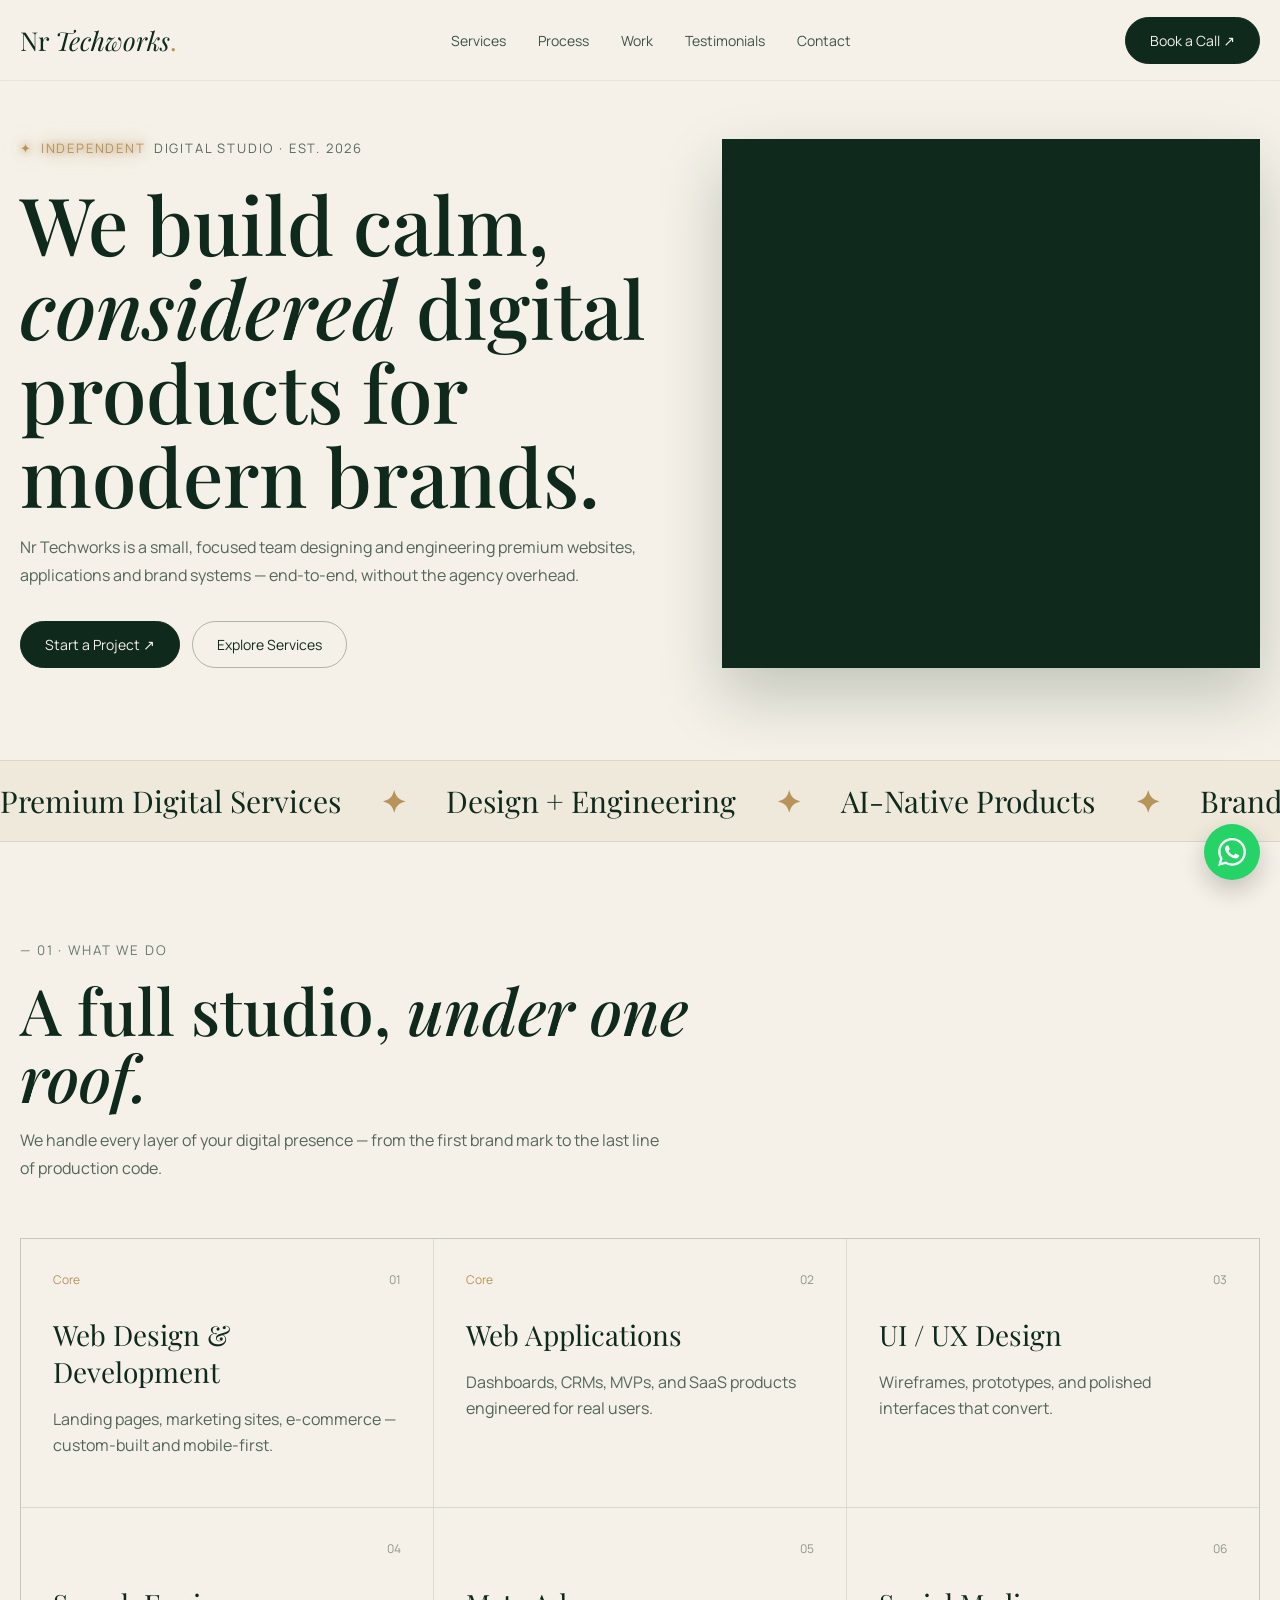
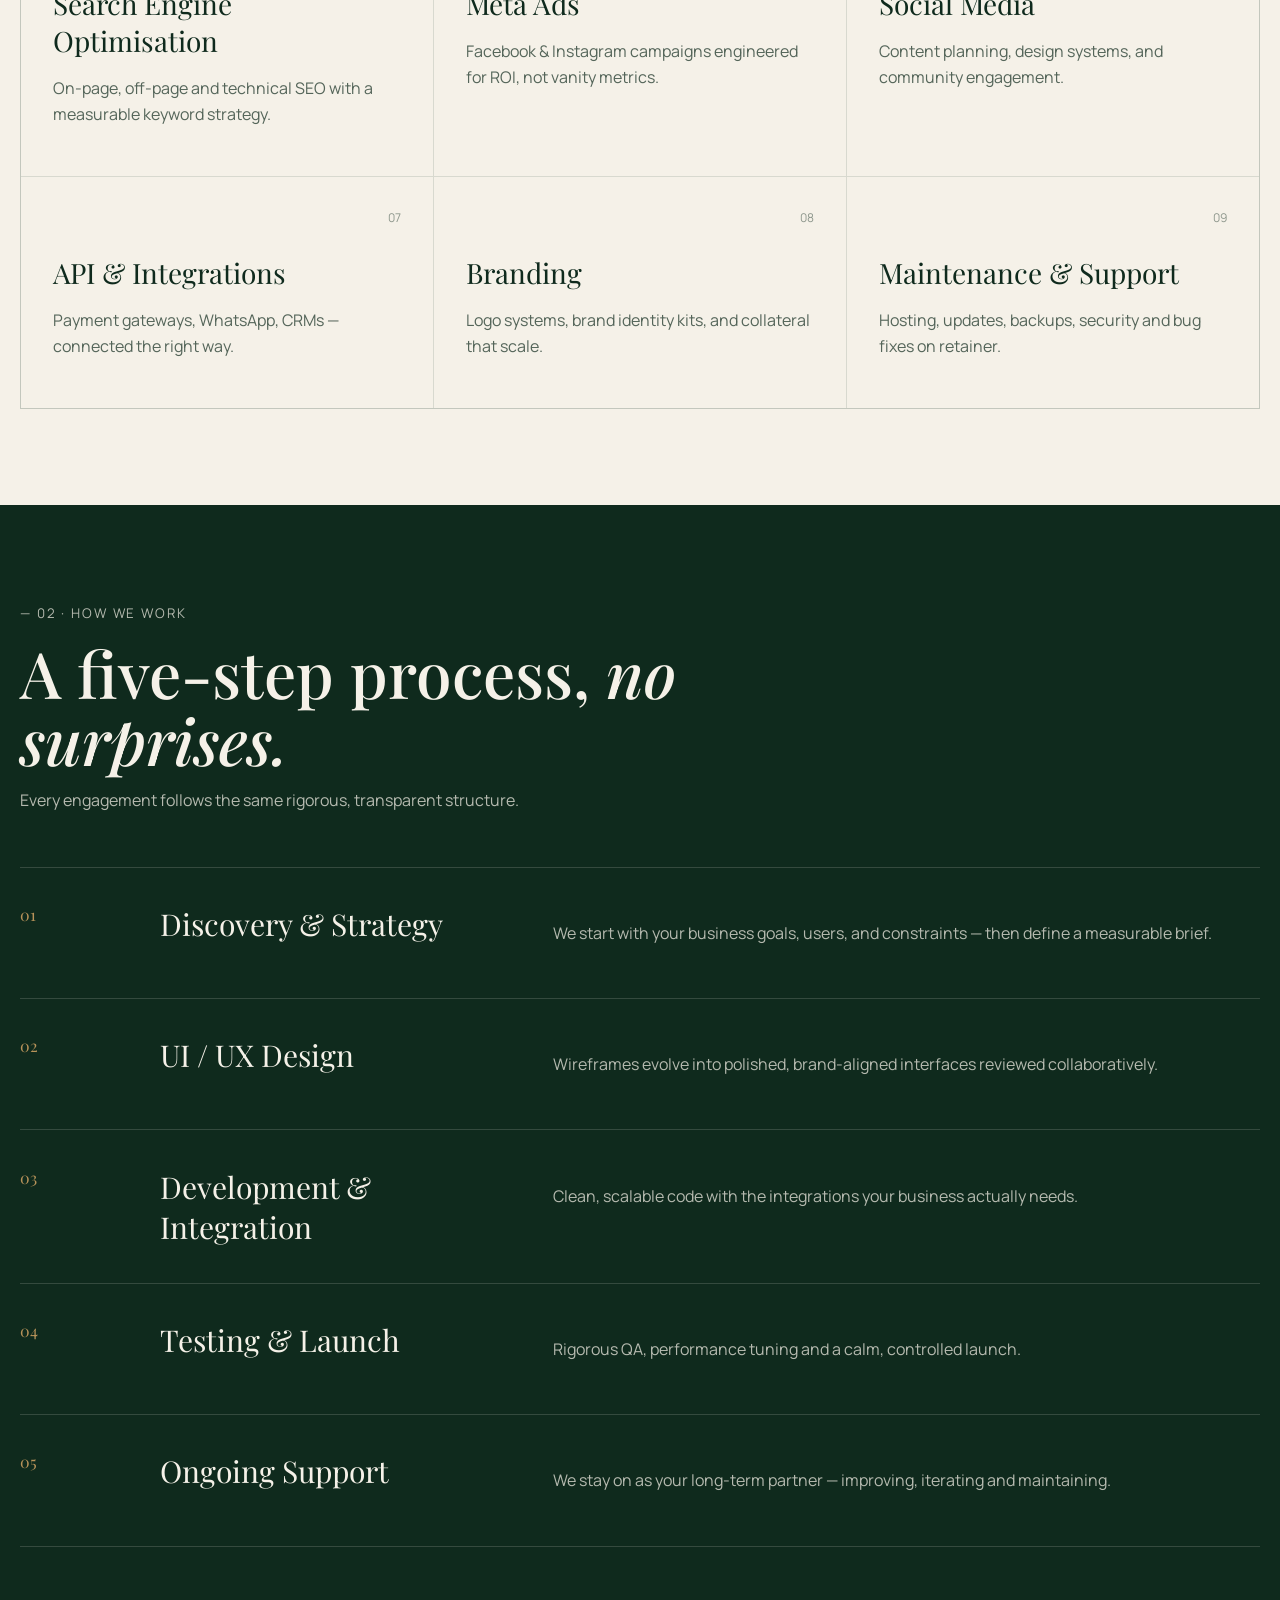
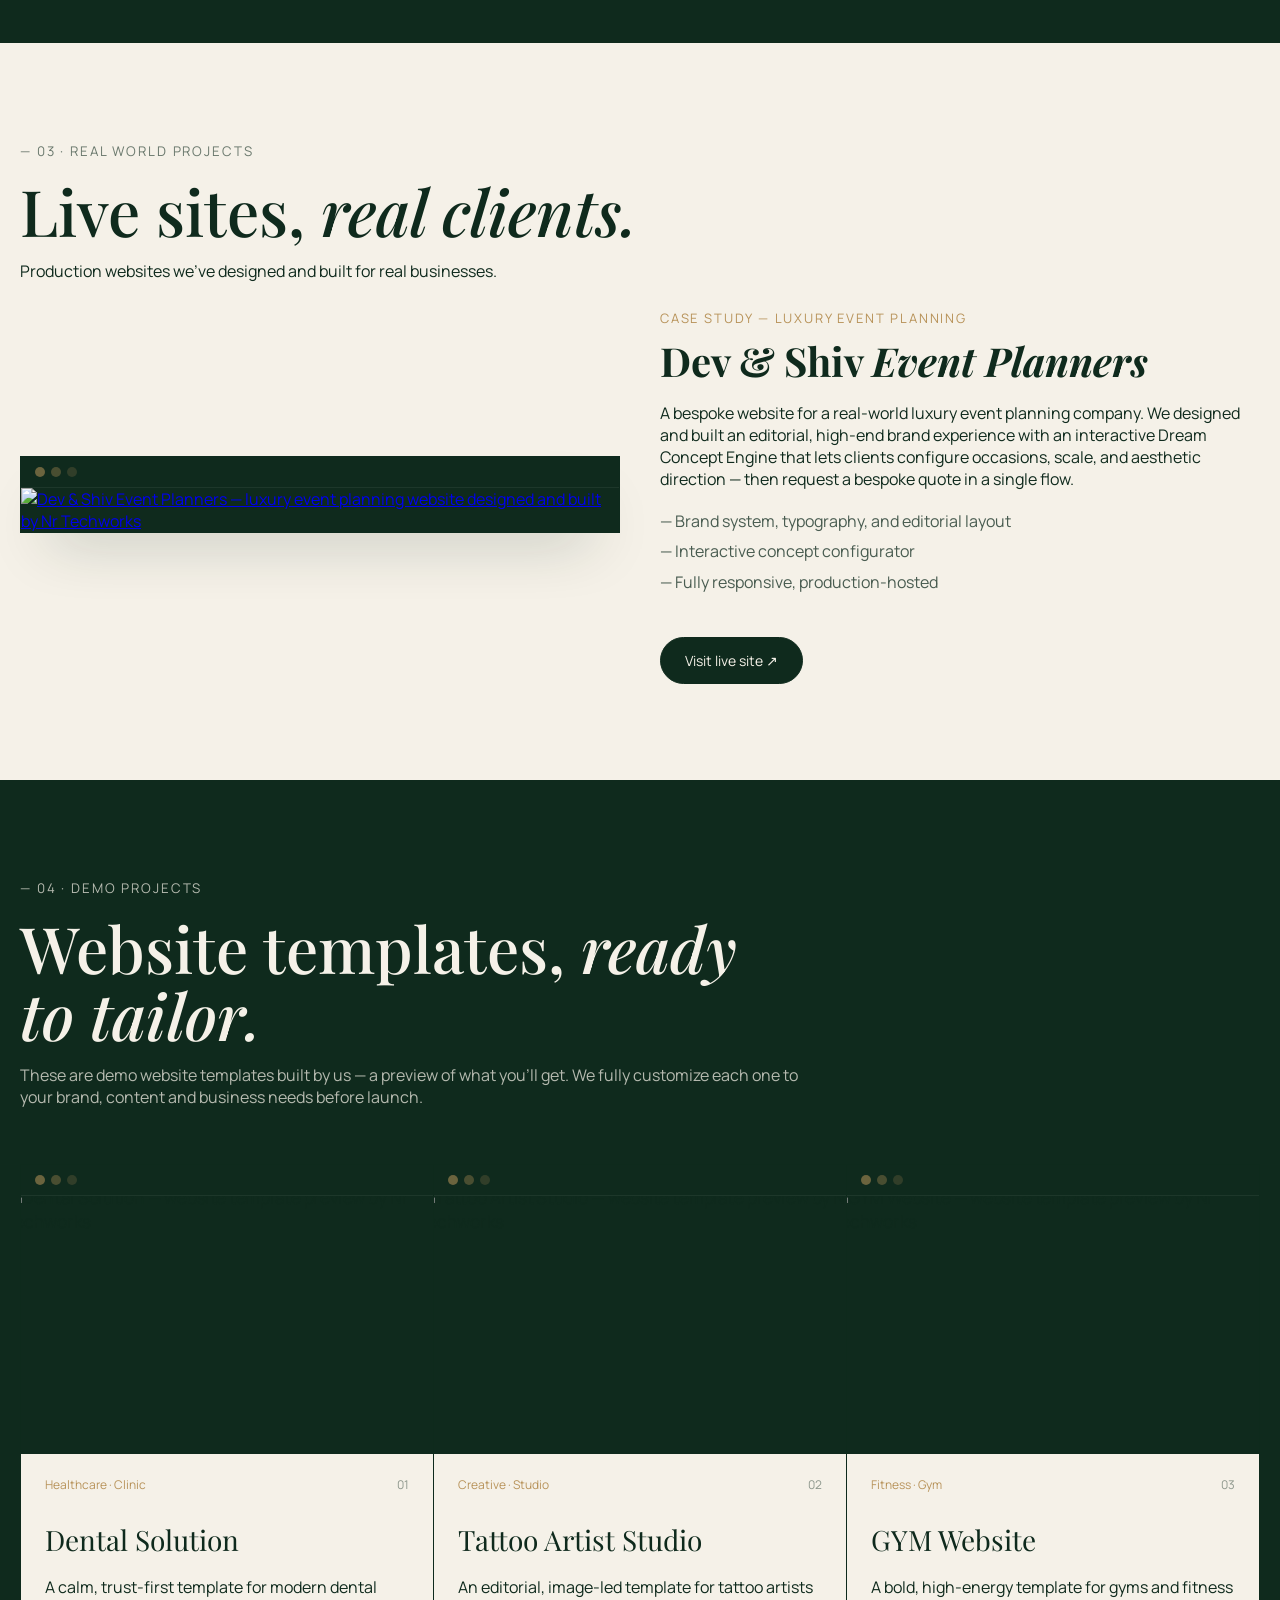
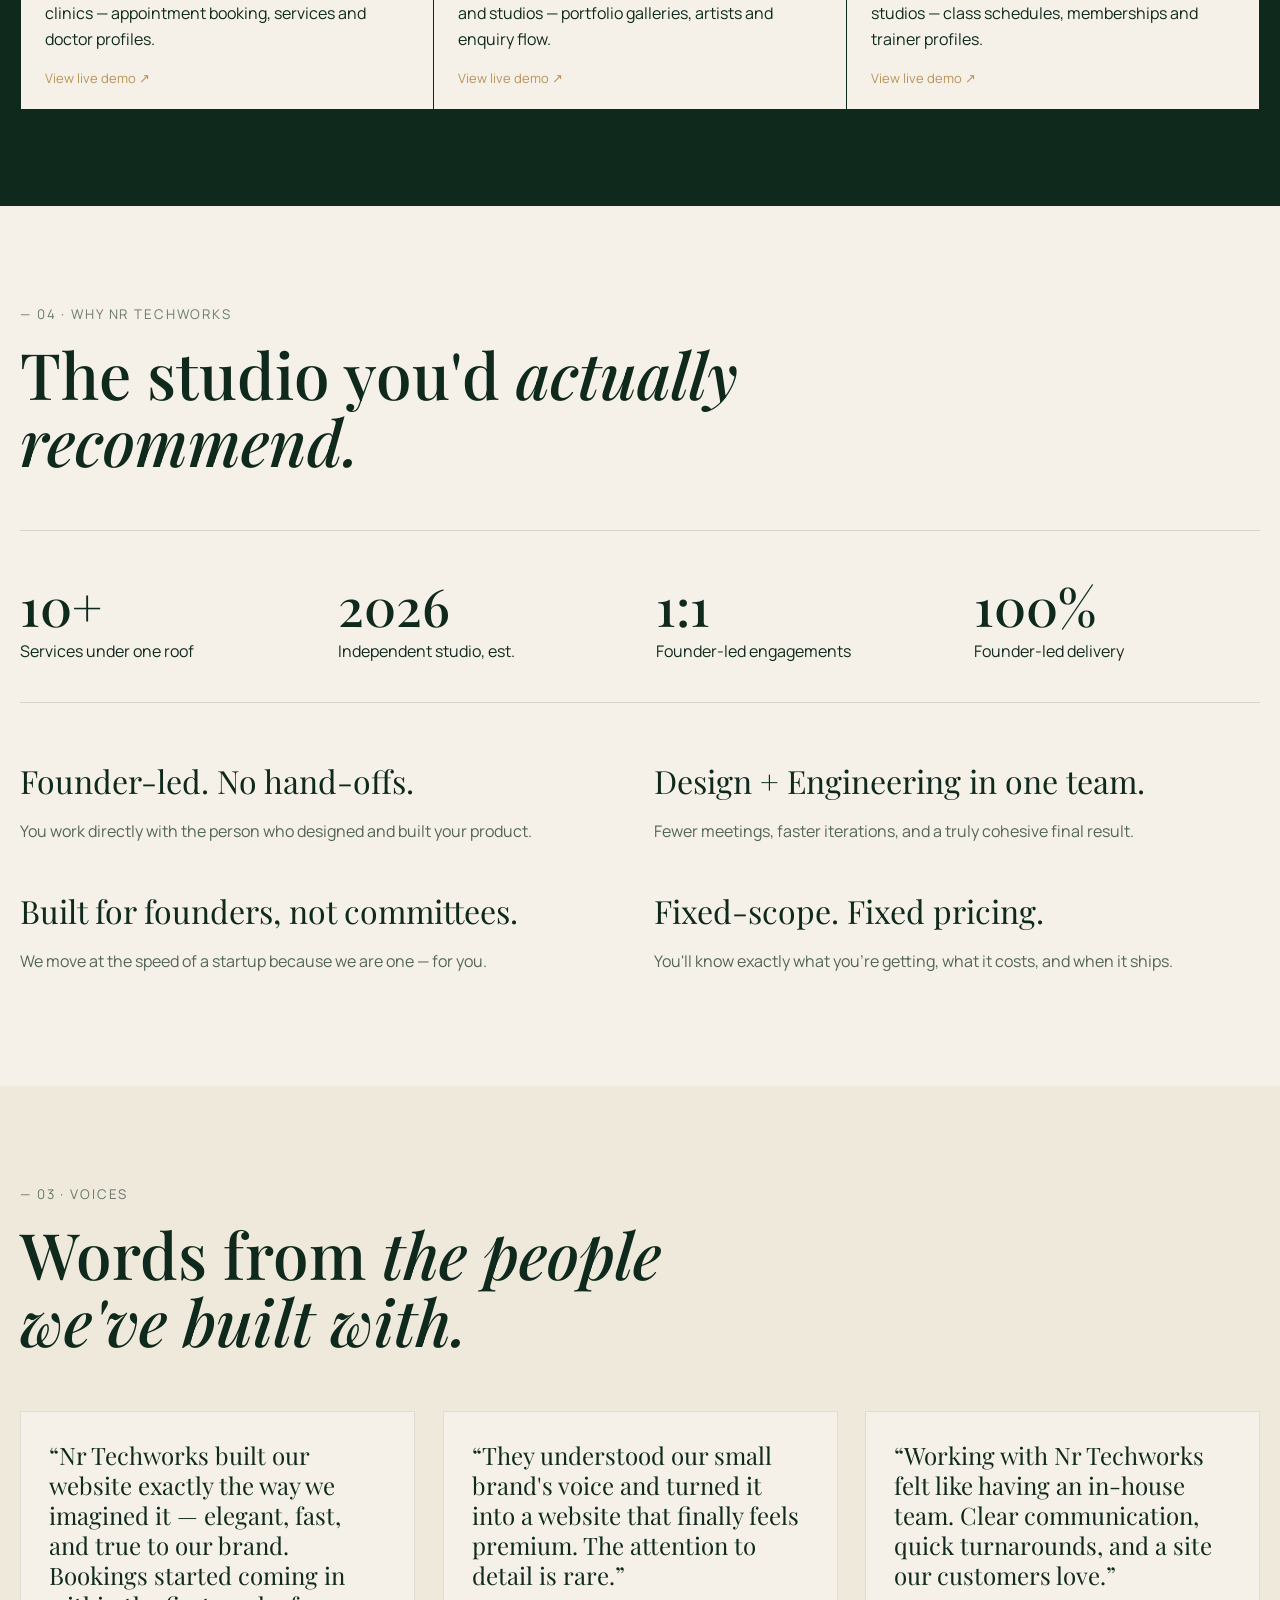
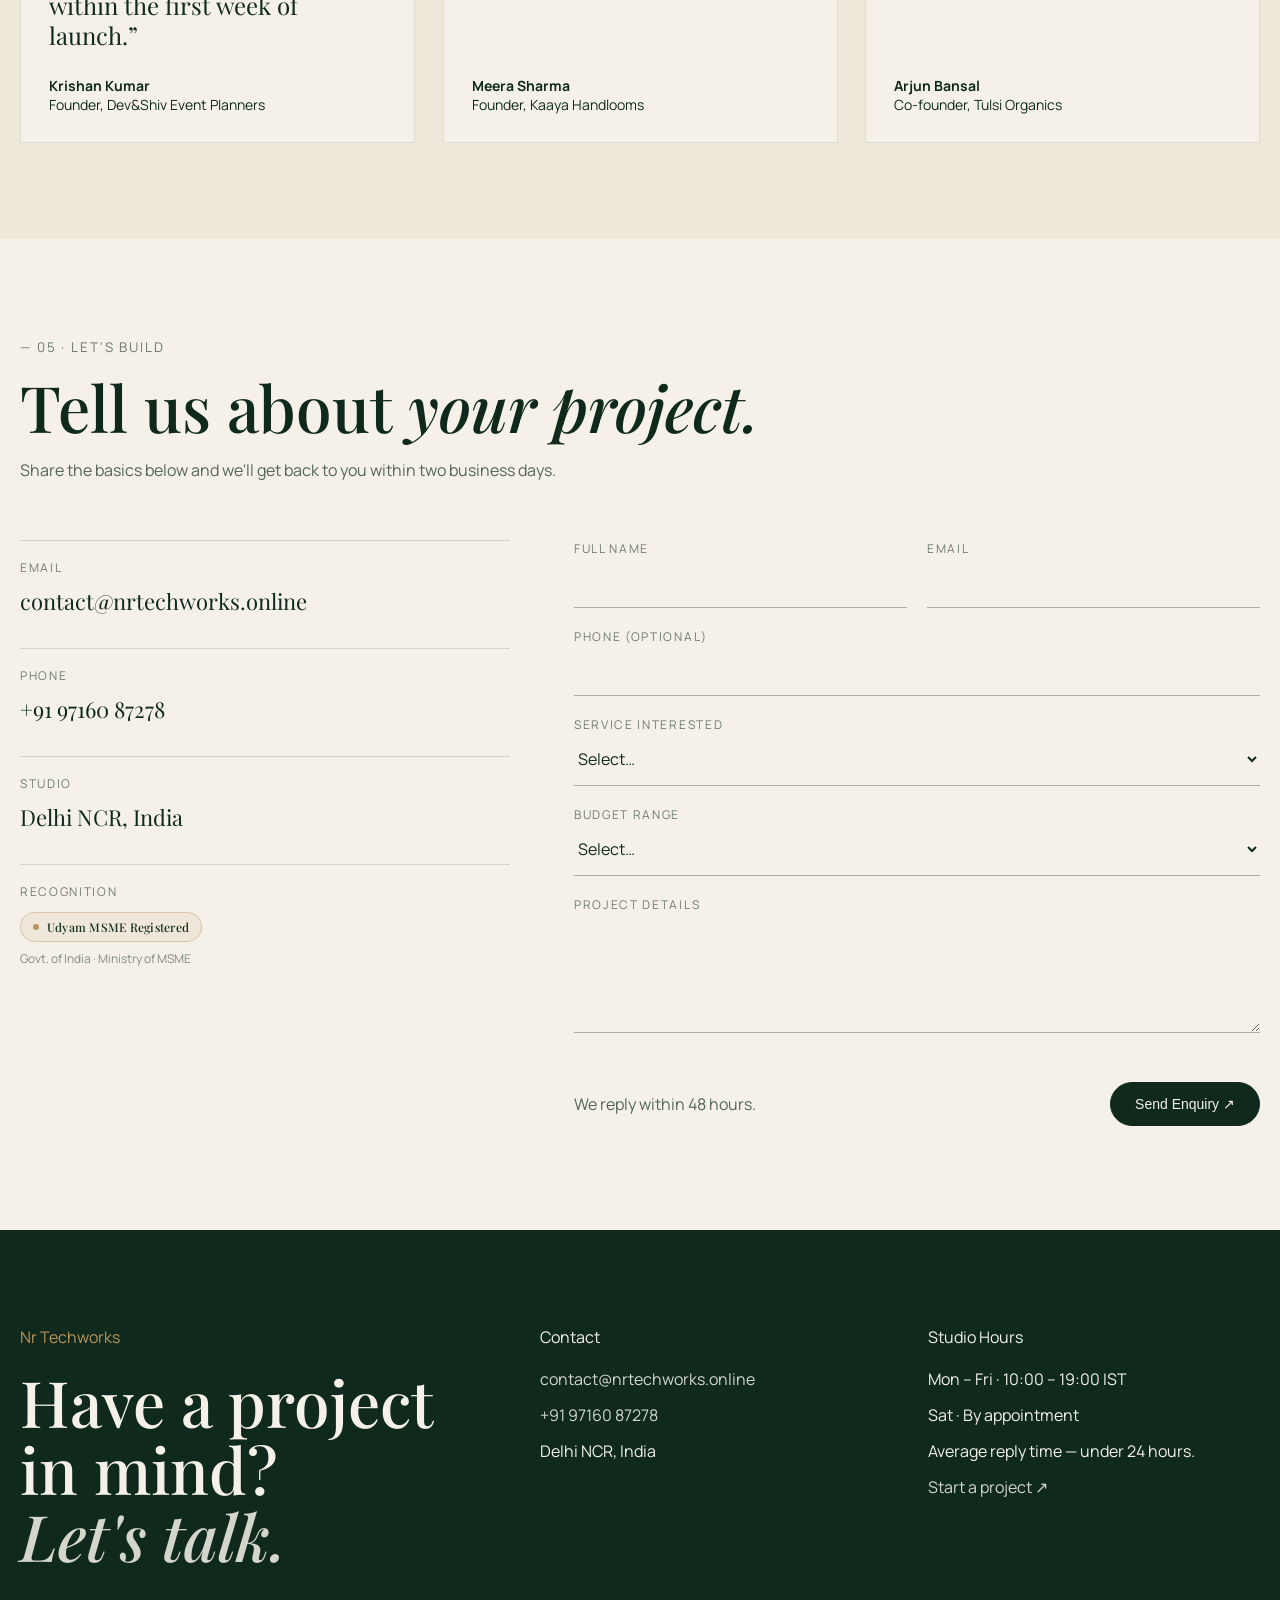
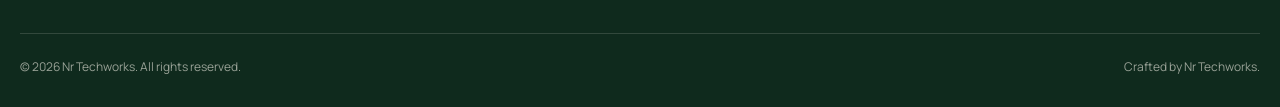
==== commit e331cc41: "Changes Co-authored-by: Nitinroy-dev <193853187+Nitinroy-dev@users.noreply.github.com>" ====
--- a/cloudflare-dist/index.html
+++ b/cloudflare-dist/index.html
@@ -132,13 +132,7 @@
       .work-list { margin-top: 16px; padding-left: 0; list-style: none; color: rgba(15,42,29,.75); line-height: 1.9; }
       .work-cta { margin-top: 24px; display: inline-block; }
       @media (max-width: 850px) { .work-grid { grid-template-columns: 1fr; } .work-title { font-size: 32px; } }
-    
-@keyframes udyam-dot-pulse{0%,100%{box-shadow:0 0 0 0 rgba(184,147,90,.6);transform:scale(1)}50%{box-shadow:0 0 0 6px rgba(184,147,90,0);transform:scale(1.25)}}
-.udyam-dot{animation:udyam-dot-pulse 2.2s ease-in-out infinite}
-@keyframes udyam-shimmer{0%{background-position:-140% 0}60%{background-position:140% 0}100%{background-position:140% 0}}
-.udyam-badge{position:relative;overflow:hidden;background-image:linear-gradient(100deg,rgba(184,147,90,0) 30%,rgba(184,147,90,.35) 50%,rgba(184,147,90,0) 70%);background-size:220% 100%;background-repeat:no-repeat;background-color:rgba(184,147,90,.1);animation:udyam-shimmer 3.6s ease-in-out infinite;transition:transform .5s ease, border-color .5s ease}
-.udyam-badge:hover{transform:translateY(-2px);border-color:rgba(184,147,90,.7)}
-</style>
+    </style>
   </head>
   <body>
     <header><div class="wrap nav"><a class="brand serif" href="#">Nr <em>Techworks</em><span class="gold">.</span></a><nav><a href="#services">Services</a><a href="#process">Process</a><a href="#work">Work</a><a href="#testimonials">Testimonials</a><a href="#contact">Contact</a></nav><a class="button" href="#contact">Book a Call ↗</a></div></header>
@@ -151,7 +145,7 @@
       <section id="demos" class="dark"><div class="wrap"><div class="section-title"><small>— 04 · Demo Projects</small><h2 class="serif">Website templates, <em>ready to tailor.</em></h2><p>These are demo website templates built by us — a preview of what you'll get. We fully customize each one to your brand, content and business needs before launch.</p></div><div class="service-grid"><a class="card" href="https://demo-dental-solution.vercel.app/" target="_blank" rel="noopener noreferrer" style="padding:0;overflow:hidden;display:block"><div class="work-chrome"><span></span><span></span><span></span></div><div class="work-frame" style="aspect-ratio:16/10;background:#0f2a1d;overflow:hidden"><img src="/demos/dental.jpg" alt="Dental Solution — website template preview by Nr Techworks" loading="lazy" style="width:100%;height:100%;object-fit:cover;object-position:top" /></div><div style="padding:22px 24px"><div class="card-top"><span class="gold">Healthcare · Clinic</span><span>01</span></div><h3>Dental Solution</h3><p>A calm, trust-first template for modern dental clinics — appointment booking, services and doctor profiles.</p><div class="gold" style="margin-top:12px;font-size:13px">View live demo ↗</div></div></a><a class="card" href="https://Tatoo-artist-demo.vercel.app" target="_blank" rel="noopener noreferrer" style="padding:0;overflow:hidden;display:block"><div class="work-chrome"><span></span><span></span><span></span></div><div class="work-frame" style="aspect-ratio:16/10;background:#0f2a1d;overflow:hidden"><img src="/demos/tattoo.jpg" alt="Tattoo Artist Studio — website template preview by Nr Techworks" loading="lazy" style="width:100%;height:100%;object-fit:cover;object-position:top" /></div><div style="padding:22px 24px"><div class="card-top"><span class="gold">Creative · Studio</span><span>02</span></div><h3>Tattoo Artist Studio</h3><p>An editorial, image-led template for tattoo artists and studios — portfolio galleries, artists and enquiry flow.</p><div class="gold" style="margin-top:12px;font-size:13px">View live demo ↗</div></div></a><a class="card" href="https://ironforge-gym-demo.vercel.app/" target="_blank" rel="noopener noreferrer" style="padding:0;overflow:hidden;display:block"><div class="work-chrome"><span></span><span></span><span></span></div><div class="work-frame" style="aspect-ratio:16/10;background:#0f2a1d;overflow:hidden"><img src="/demos/gym.jpg" alt="GYM Website — website template preview by Nr Techworks" loading="lazy" style="width:100%;height:100%;object-fit:cover;object-position:top" /></div><div style="padding:22px 24px"><div class="card-top"><span class="gold">Fitness · Gym</span><span>03</span></div><h3>GYM Website</h3><p>A bold, high-energy template for gyms and fitness studios — class schedules, memberships and trainer profiles.</p><div class="gold" style="margin-top:12px;font-size:13px">View live demo ↗</div></div></a></div></div></section>
       <section><div class="wrap"><div class="section-title"><small>— 04 · Why Nr Techworks</small><h2 class="serif">The studio you'd <em>actually recommend.</em></h2></div><div class="stats"><div class="stat"><strong>10+</strong><span>Services under one roof</span></div><div class="stat"><strong>2026</strong><span>Independent studio, est.</span></div><div class="stat"><strong>1:1</strong><span>Founder-led engagements</span></div><div class="stat"><strong>100%</strong><span>Founder-led delivery</span></div></div><div class="why-grid"><div class="why"><h3>Founder-led. No hand-offs.</h3><p>You work directly with the person who designed and built your product.</p></div><div class="why"><h3>Design + Engineering in one team.</h3><p>Fewer meetings, faster iterations, and a truly cohesive final result.</p></div><div class="why"><h3>Built for founders, not committees.</h3><p>We move at the speed of a startup because we are one — for you.</p></div><div class="why"><h3>Fixed-scope. Fixed pricing.</h3><p>You'll know exactly what you're getting, what it costs, and when it ships.</p></div></div></div></section>
       <section id="testimonials" class="testimonials"><div class="wrap"><div class="section-title"><small>— 03 · Voices</small><h2 class="serif">Words from <em>the people we've built with.</em></h2></div><div class="test-grid"><figure><blockquote>“Nr Techworks built our website exactly the way we imagined it — elegant, fast, and true to our brand. Bookings started coming in within the first week of launch.”</blockquote><figcaption><strong>Krishan Kumar</strong><br />Founder, Dev&Shiv Event Planners</figcaption></figure><figure><blockquote>“They understood our small brand's voice and turned it into a website that finally feels premium. The attention to detail is rare.”</blockquote><figcaption><strong>Meera Sharma</strong><br />Founder, Kaaya Handlooms</figcaption></figure><figure><blockquote>“Working with Nr Techworks felt like having an in-house team. Clear communication, quick turnarounds, and a site our customers love.”</blockquote><figcaption><strong>Arjun Bansal</strong><br />Co-founder, Tulsi Organics</figcaption></figure></div></div></section>
-      <section id="contact"><div class="wrap"><div class="section-title"><small>— 05 · Let's Build</small><h2 class="serif">Tell us about <em>your project.</em></h2></div><p class="lead">Share the basics below and we'll get back to you within two business days.</p><div class="contact-grid"><div><div class="contact-item"><small>Email</small><a href="mailto:contact@nrtechworks.online">contact@nrtechworks.online</a></div><div class="contact-item"><small>Phone</small><a href="tel:+919716087278">+91 97160 87278</a></div><div class="contact-item"><small>Studio</small><div>Delhi NCR, India</div></div><div class="contact-item"><small>Recognition</small><div style="margin-top:6px"><span class="udyam-badge reveal" style="display:inline-flex;align-items:center;gap:8px;border:1px solid rgba(184,147,90,0.4);color:#0f2a1d;padding:6px 12px;border-radius:999px;font-size:12px;font-weight:500;letter-spacing:0.02em"><span class="udyam-dot" style="width:6px;height:6px;border-radius:999px;background:#b8935a"></span>Udyam MSME Registered</span></div><p style="margin-top:8px;font-size:12px;color:rgba(15,42,29,0.5)">Govt. of India · Ministry of MSME</p></div></div><form id="enquiry-form" action="https://formsubmit.co/contact@nrtechworks.online" method="POST" target="formsubmit-iframe"><input type="hidden" name="_subject" value="New enquiry from nrtechworks.online" /><input type="hidden" name="_captcha" value="false" /><input type="hidden" name="_next" value="https://formsubmit.co/thanks" /><input type="text" name="_honey" class="hidden-el" tabindex="-1" autocomplete="off" /><div class="two"><div><label for="name">Full Name</label><input id="name" name="name" required /></div><div><label for="email">Email</label><input id="email" name="email" type="email" required /></div></div><div><label for="phone">Phone (optional)</label><input id="phone" name="phone" /></div><div><label for="service">Service Interested</label><select id="service" name="service" required><option value="">Select…</option><option>Web Design & Development</option><option>Web Applications</option><option>UI / UX Design</option><option>Search Engine Optimisation</option><option>Meta Ads</option><option>Social Media</option><option>Branding</option><option>Maintenance & Support</option></select></div><div><label for="budget">Budget Range</label><select id="budget" name="budget"><option value="">Select…</option><option>Under ₹50,000</option><option>₹50,000 – ₹1,50,000</option><option>₹1,50,000 – ₹5,00,000</option><option>₹5,00,000 – ₹15,00,000</option><option>₹15,00,000+</option></select></div><div><label for="message">Project Details</label><textarea id="message" name="message"></textarea></div><div class="form-end"><p class="lead">We reply within 48 hours.</p><button class="button" type="submit">Send Enquiry ↗</button></div></form></div></div><iframe name="formsubmit-iframe" title="formsubmit" class="hidden-el"></iframe></section>
+      <section id="contact"><div class="wrap"><div class="section-title"><small>— 05 · Let's Build</small><h2 class="serif">Tell us about <em>your project.</em></h2></div><p class="lead">Share the basics below and we'll get back to you within two business days.</p><div class="contact-grid"><div><div class="contact-item"><small>Email</small><a href="mailto:contact@nrtechworks.online">contact@nrtechworks.online</a></div><div class="contact-item"><small>Phone</small><a href="tel:+919716087278">+91 97160 87278</a></div><div class="contact-item"><small>Studio</small><div>Delhi NCR, India</div></div><div class="contact-item"><small>Recognition</small><div style="margin-top:6px"><span style="display:inline-flex;align-items:center;gap:8px;border:1px solid rgba(184,147,90,0.4);background:rgba(184,147,90,0.1);color:#0f2a1d;padding:6px 12px;border-radius:999px;font-size:12px;font-weight:500;letter-spacing:0.02em"><span style="width:6px;height:6px;border-radius:999px;background:#b8935a"></span>Udyam MSME Registered</span></div><p style="margin-top:8px;font-size:12px;color:rgba(15,42,29,0.5)">Govt. of India · Ministry of MSME</p></div></div><form id="enquiry-form" action="https://formsubmit.co/contact@nrtechworks.online" method="POST" target="formsubmit-iframe"><input type="hidden" name="_subject" value="New enquiry from nrtechworks.online" /><input type="hidden" name="_captcha" value="false" /><input type="hidden" name="_next" value="https://formsubmit.co/thanks" /><input type="text" name="_honey" class="hidden-el" tabindex="-1" autocomplete="off" /><div class="two"><div><label for="name">Full Name</label><input id="name" name="name" required /></div><div><label for="email">Email</label><input id="email" name="email" type="email" required /></div></div><div><label for="phone">Phone (optional)</label><input id="phone" name="phone" /></div><div><label for="service">Service Interested</label><select id="service" name="service" required><option value="">Select…</option><option>Web Design & Development</option><option>Web Applications</option><option>UI / UX Design</option><option>Search Engine Optimisation</option><option>Meta Ads</option><option>Social Media</option><option>Branding</option><option>Maintenance & Support</option></select></div><div><label for="budget">Budget Range</label><select id="budget" name="budget"><option value="">Select…</option><option>Under ₹50,000</option><option>₹50,000 – ₹1,50,000</option><option>₹1,50,000 – ₹5,00,000</option><option>₹5,00,000 – ₹15,00,000</option><option>₹15,00,000+</option></select></div><div><label for="message">Project Details</label><textarea id="message" name="message"></textarea></div><div class="form-end"><p class="lead">We reply within 48 hours.</p><button class="button" type="submit">Send Enquiry ↗</button></div></form></div></div><iframe name="formsubmit-iframe" title="formsubmit" class="hidden-el"></iframe></section>
     </main>
     <div id="thankyou-modal" class="modal-overlay" role="dialog" aria-modal="true"><div class="modal-card"><video id="thankyou-video" autoplay muted loop playsinline poster="/assets/thankyou-poster.jpg"><source src="/assets/thankyou.webm" type="video/webm" /><source src="/assets/thankyou.mp4" type="video/mp4" /></video><div class="modal-body"><h3>Thank you!</h3><p>Your enquiry just landed in our inbox. We'll get back to you within 48 hours.</p><button class="button" type="button">Back to Homepage ↗</button></div></div></div>
     <footer><div class="wrap"><div class="footer-grid"><div><div class="gold">Nr Techworks</div><h3>Have a project in mind?<br /><a href="#contact"><em>Let's talk.</em></a></h3></div><div><div>Contact</div><ul><li><a href="mailto:contact@nrtechworks.online">contact@nrtechworks.online</a></li><li><a href="tel:+919716087278">+91 97160 87278</a></li><li>Delhi NCR, India</li></ul></div><div><div>Studio Hours</div><ul><li>Mon – Fri · 10:00 – 19:00 IST</li><li>Sat · By appointment</li><li>Average reply time — under 24 hours.</li><li><a href="#contact">Start a project ↗</a></li></ul></div></div><div class="bottom"><div>© 2026 Nr Techworks. All rights reserved.</div><div>Crafted by Nr Techworks.</div></div></div></footer>
